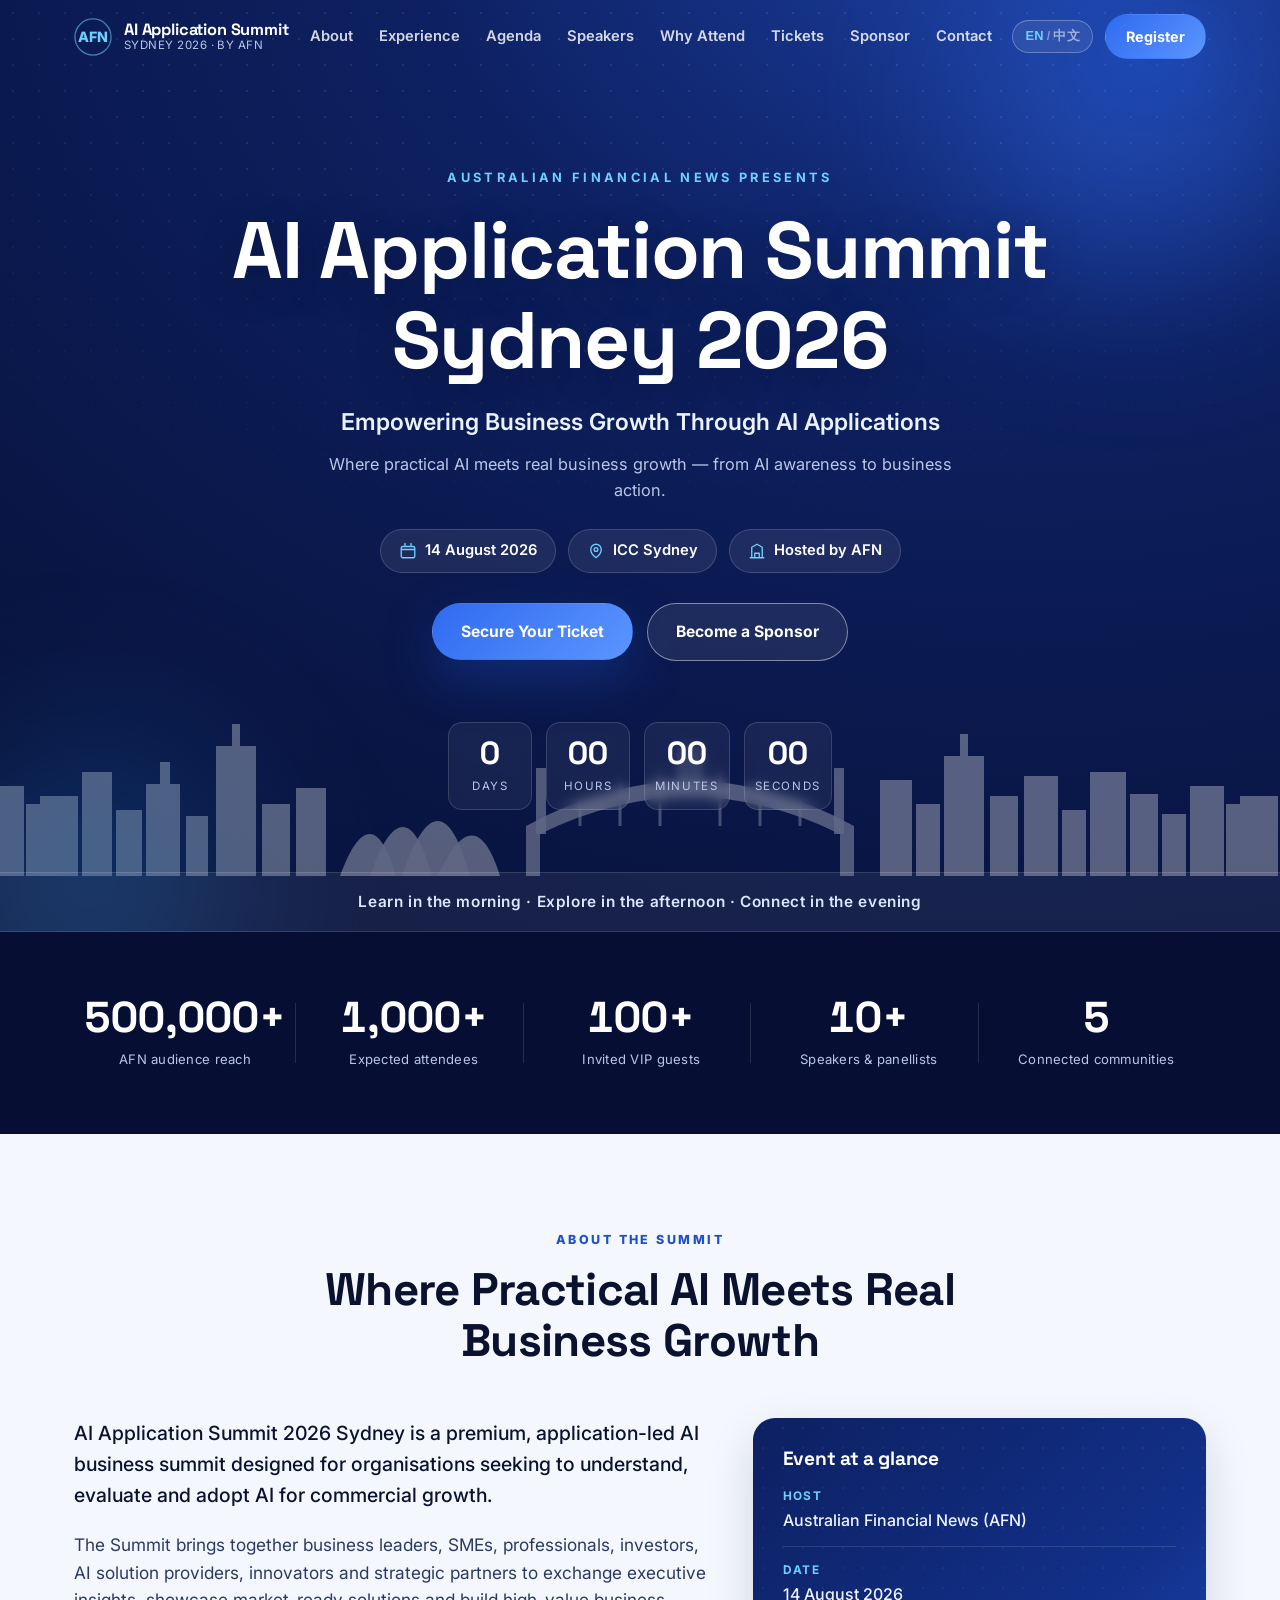
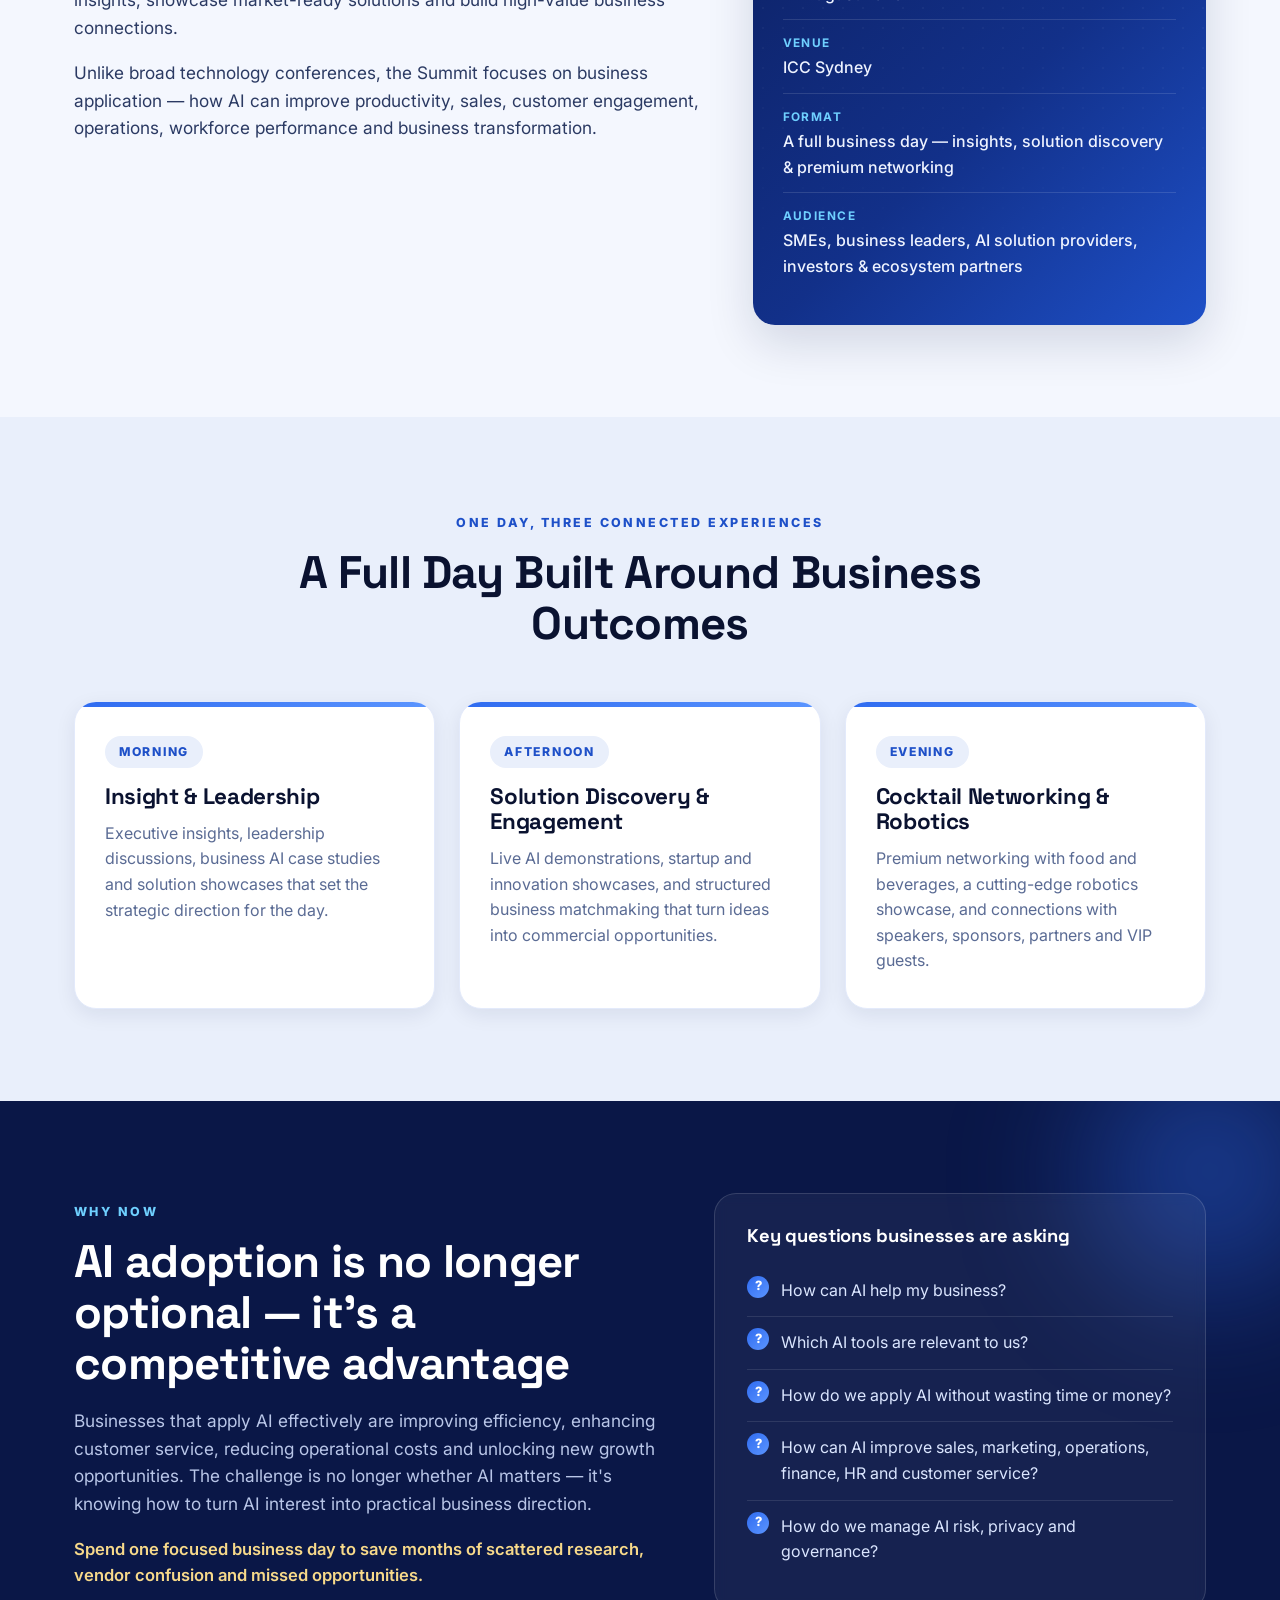
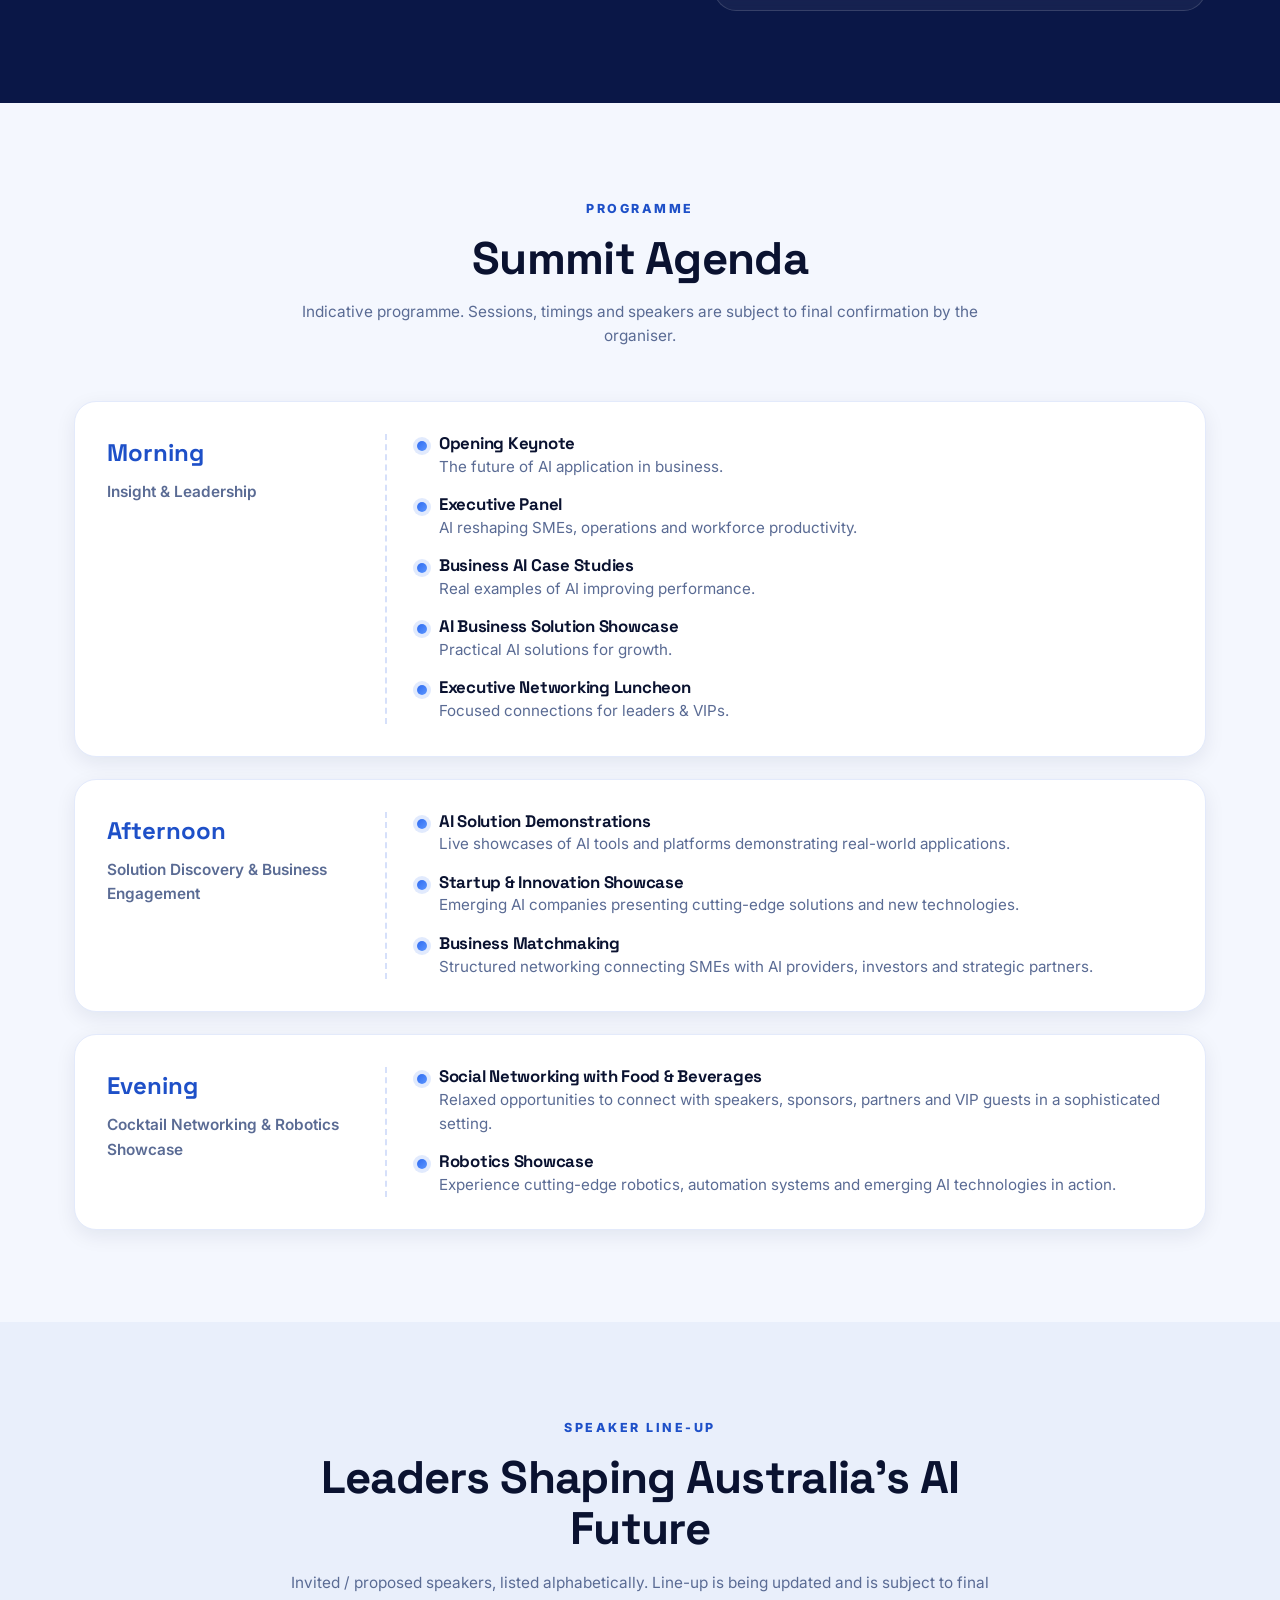
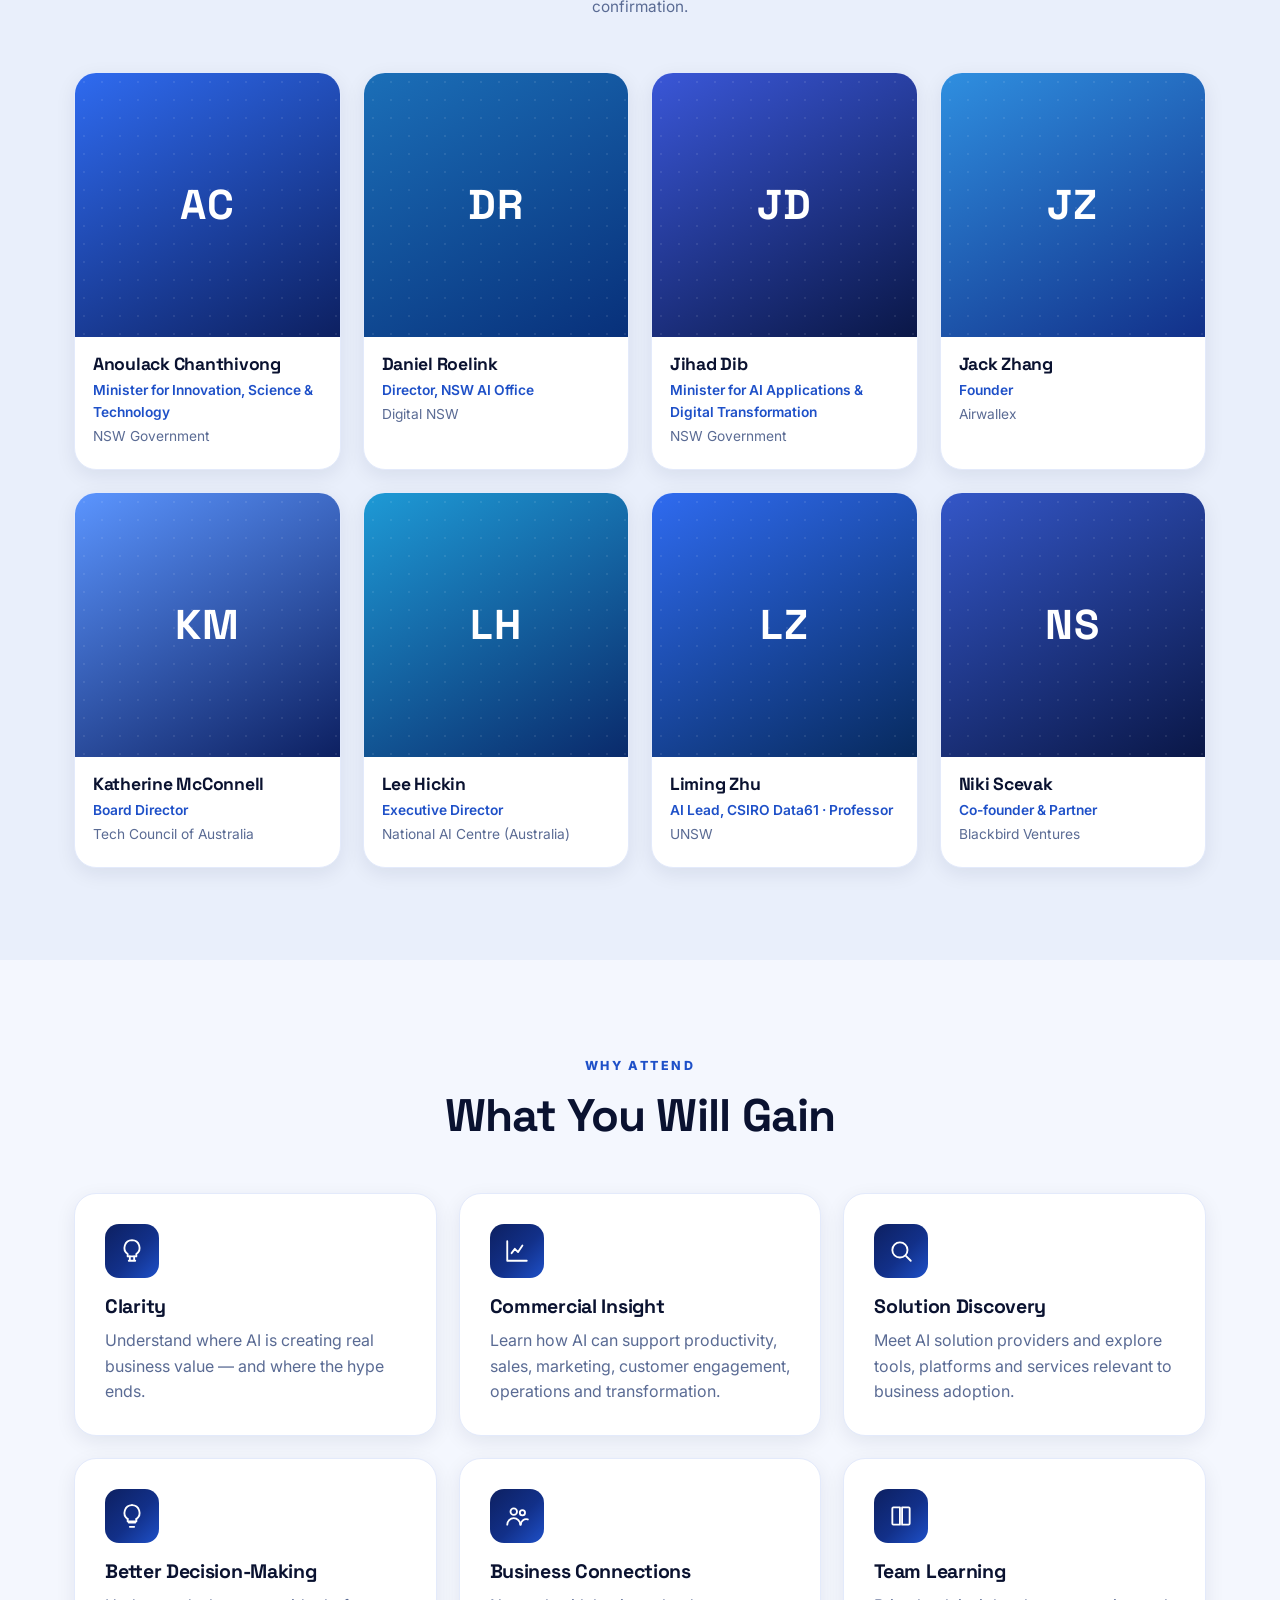
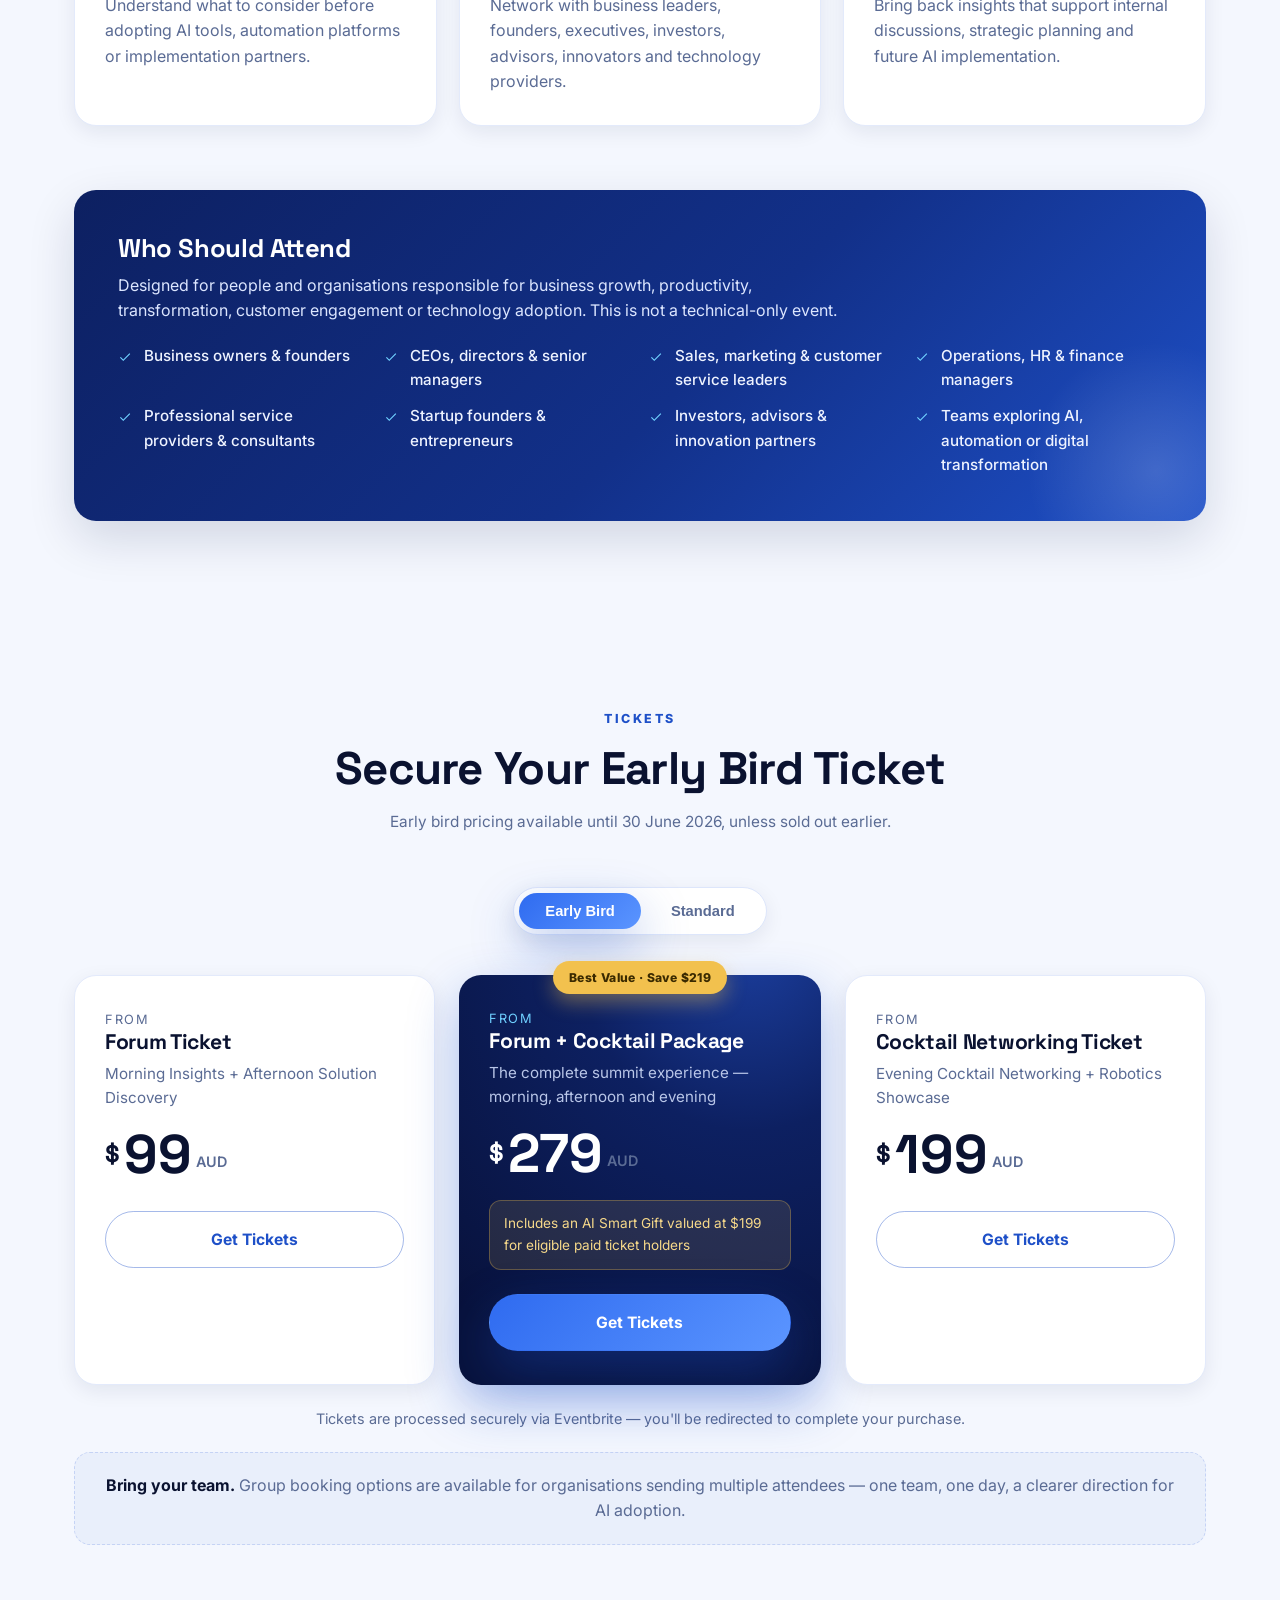
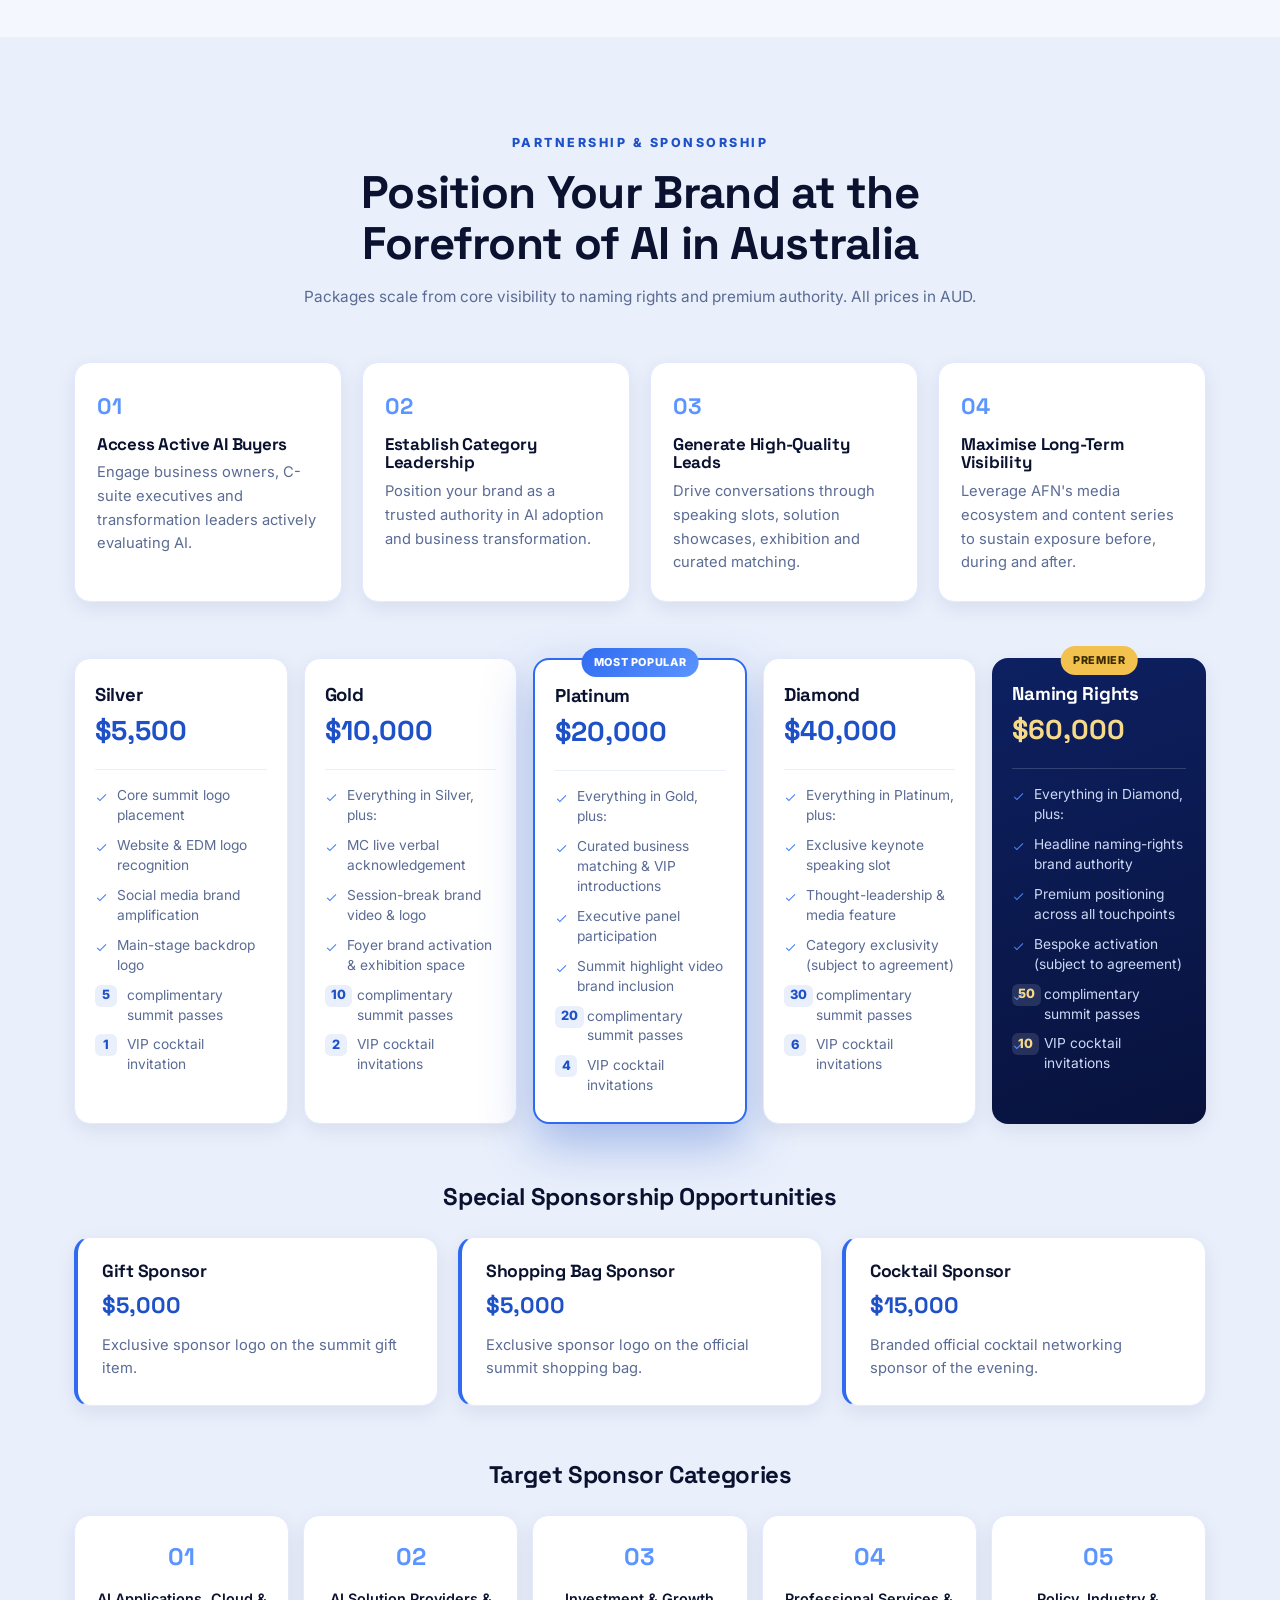
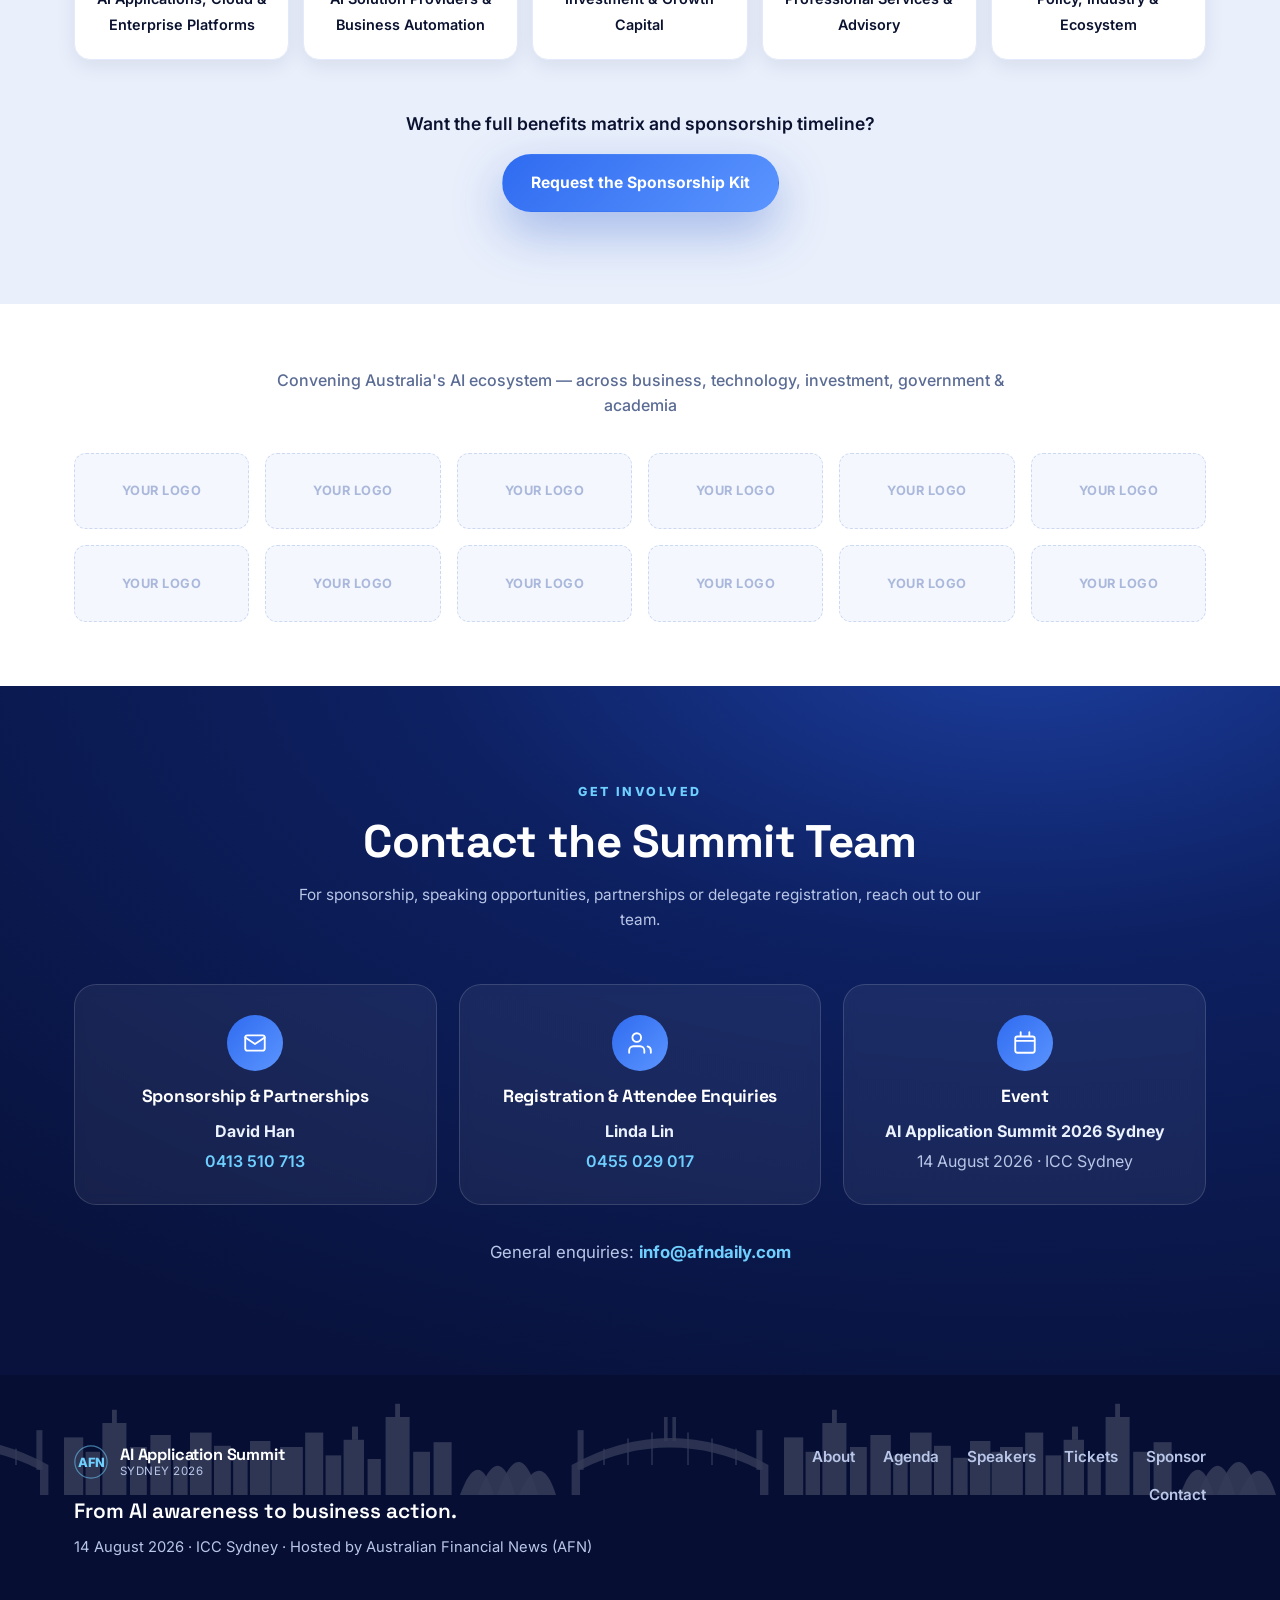
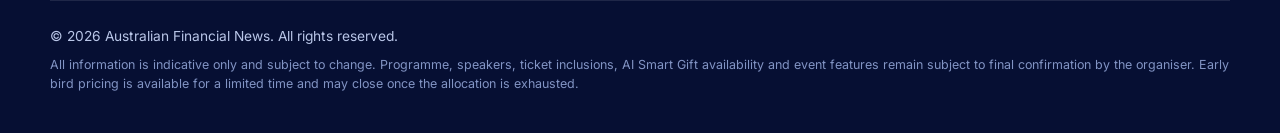
==== site/index.html @ 62a46089 "Initial commit: AI Application Summit Sydney 2026 website Static site with bilingual (EN/中文) support" ====
<!DOCTYPE html>
<html lang="en">
<head>
  <meta charset="UTF-8" />
  <meta name="viewport" content="width=device-width, initial-scale=1.0" />
  <title>AI Application Summit Sydney 2026 | Australian Financial News</title>
  <meta name="description" content="AI Application Summit 2026 Sydney — a premium, application-led AI business summit. 14 August 2026, ICC Sydney. Hosted by Australian Financial News (AFN). Empowering Business Growth Through AI Applications." />
  <meta property="og:title" content="AI Application Summit Sydney 2026" />
  <meta property="og:description" content="AI商业应用峰会 · 14 August 2026 · ICC Sydney · Empowering Business Growth Through AI Applications" />
  <meta property="og:type" content="website" />
  <meta property="og:image" content="https://aisummit-weld.vercel.app/assets/share-card.png" />
  <meta property="og:image:width" content="1200" />
  <meta property="og:image:height" content="630" />
  <meta property="og:url" content="https://aisummit-weld.vercel.app" />
  <link rel="preconnect" href="https://fonts.googleapis.com" />
  <link rel="preconnect" href="https://fonts.gstatic.com" crossorigin />
  <link href="https://fonts.googleapis.com/css2?family=Space+Grotesk:wght@500;600;700&family=Inter:wght@400;500;600;700;800;900&display=swap" rel="stylesheet" />
  <link rel="stylesheet" href="css/styles.css" />
  <link rel="icon" href="assets/favicon.svg" type="image/svg+xml" />
</head>
<body>
  <!-- ============ HEADER / NAV ============ -->
  <header class="site-header" id="siteHeader">
    <div class="container nav-inner">
      <a href="#top" class="brand" aria-label="AI Application Summit Sydney 2026 — home">
        <span class="brand-mark" aria-hidden="true">
          <svg viewBox="0 0 40 40" width="38" height="38">
            <circle cx="20" cy="20" r="19" fill="none" stroke="currentColor" stroke-width="1.4" opacity="0.55"/>
            <text x="20" y="25.5" text-anchor="middle" font-size="15" font-weight="800" fill="currentColor" font-family="Inter, sans-serif">AFN</text>
          </svg>
        </span>
        <span class="brand-text">
          <strong>AI Application Summit</strong>
          <em data-i18n="brand.sub">Sydney 2026 · by AFN</em>
        </span>
      </a>

      <nav class="main-nav" id="mainNav" aria-label="Primary">
        <a href="#about" data-i18n="nav.about">About</a>
        <a href="#experience" data-i18n="nav.experience">Experience</a>
        <a href="#agenda" data-i18n="nav.agenda">Agenda</a>
        <a href="#speakers" data-i18n="nav.speakers">Speakers</a>
        <a href="#attend" data-i18n="nav.attend">Why Attend</a>
        <a href="#tickets" data-i18n="nav.tickets">Tickets</a>
        <a href="#sponsor" data-i18n="nav.sponsor">Sponsor</a>
        <a href="#contact" data-i18n="nav.contact">Contact</a>
      </nav>

      <div class="nav-actions">
        <button class="lang-toggle" id="langToggle" type="button" aria-label="Switch language">
          <span class="lang-en">EN</span><span class="lang-sep">/</span><span class="lang-zh">中文</span>
        </button>
        <a href="#tickets" data-buy class="btn btn-primary btn-sm" data-i18n="nav.register">Register</a>
        <button class="nav-burger" id="navBurger" type="button" aria-label="Toggle menu" aria-expanded="false">
          <span></span><span></span><span></span>
        </button>
      </div>
    </div>
  </header>

  <!-- ============ HERO ============ -->
  <section class="hero" id="top">
    <div class="hero-bg" aria-hidden="true">
      <div class="hero-skyline"></div>
      <div class="hero-orb orb-1"></div>
      <div class="hero-orb orb-2"></div>
      <div class="dot-grid"></div>
    </div>
    <div class="container hero-inner">
      <p class="hero-eyebrow reveal" data-i18n="hero.eyebrow">Australian Financial News presents</p>
      <h1 class="hero-title reveal" data-i18n="hero.title">AI Application Summit<br />Sydney 2026</h1>
      <p class="hero-tagline reveal" data-i18n="hero.tagline">Empowering Business Growth Through AI Applications</p>
      <p class="hero-sub reveal" data-i18n="hero.sub">Where practical AI meets real business growth — from AI awareness to business action.</p>

      <ul class="hero-meta reveal">
        <li>
          <svg viewBox="0 0 24 24" class="ico"><path d="M8 2v4M16 2v4M3 10h18M5 6h14a2 2 0 0 1 2 2v11a2 2 0 0 1-2 2H5a2 2 0 0 1-2-2V8a2 2 0 0 1 2-2Z"/></svg>
          <span data-i18n="hero.date">14 August 2026</span>
        </li>
        <li>
          <svg viewBox="0 0 24 24" class="ico"><path d="M12 21s-7-5.2-7-11a7 7 0 0 1 14 0c0 5.8-7 11-7 11Z"/><circle cx="12" cy="10" r="2.5"/></svg>
          <span data-i18n="hero.venue">ICC Sydney</span>
        </li>
        <li>
          <svg viewBox="0 0 24 24" class="ico"><path d="M3 21h18M5 21V7l7-4 7 4v14M9 21v-6h6v6"/></svg>
          <span data-i18n="hero.host">Hosted by AFN</span>
        </li>
      </ul>

      <div class="hero-cta reveal">
        <a href="#tickets" data-buy class="btn btn-primary" data-i18n="hero.cta1">Secure Your Ticket</a>
        <a href="#sponsor" class="btn btn-ghost" data-i18n="hero.cta2">Become a Sponsor</a>
      </div>

      <!-- Countdown -->
      <div class="countdown reveal" id="countdown" aria-label="Countdown to the summit">
        <div class="cd-unit"><span class="cd-num" data-cd="days">--</span><span class="cd-lab" data-i18n="cd.days">Days</span></div>
        <div class="cd-unit"><span class="cd-num" data-cd="hours">--</span><span class="cd-lab" data-i18n="cd.hours">Hours</span></div>
        <div class="cd-unit"><span class="cd-num" data-cd="mins">--</span><span class="cd-lab" data-i18n="cd.mins">Minutes</span></div>
        <div class="cd-unit"><span class="cd-num" data-cd="secs">--</span><span class="cd-lab" data-i18n="cd.secs">Seconds</span></div>
      </div>
    </div>

    <div class="hero-strip">
      <div class="container">
        <span data-i18n="hero.strip">Learn in the morning · Explore in the afternoon · Connect in the evening</span>
      </div>
    </div>
  </section>

  <!-- ============ STATS ============ -->
  <section class="stats" aria-label="Summit reach and attendance">
    <div class="container stats-grid">
      <div class="stat reveal"><span class="stat-num" data-count="500000" data-suffix="+">0</span><span class="stat-lab" data-i18n="stat.reach">AFN audience reach</span></div>
      <div class="stat reveal"><span class="stat-num" data-count="1000" data-suffix="+">0</span><span class="stat-lab" data-i18n="stat.attendees">Expected attendees</span></div>
      <div class="stat reveal"><span class="stat-num" data-count="100" data-suffix="+">0</span><span class="stat-lab" data-i18n="stat.vips">Invited VIP guests</span></div>
      <div class="stat reveal"><span class="stat-num" data-count="10" data-suffix="+">0</span><span class="stat-lab" data-i18n="stat.speakers">Speakers &amp; panellists</span></div>
      <div class="stat reveal"><span class="stat-num" data-count="5" data-suffix="">0</span><span class="stat-lab" data-i18n="stat.communities">Connected communities</span></div>
    </div>
  </section>

  <!-- ============ ABOUT ============ -->
  <section class="section about" id="about">
    <div class="container">
      <div class="section-head reveal">
        <span class="eyebrow" data-i18n="about.eyebrow">About the Summit</span>
        <h2 class="section-title" data-i18n="about.title">Where Practical AI Meets Real Business Growth</h2>
      </div>
      <div class="about-grid">
        <div class="about-lead reveal">
          <p data-i18n="about.p1">AI Application Summit 2026 Sydney is a premium, application-led AI business summit designed for organisations seeking to understand, evaluate and adopt AI for commercial growth.</p>
          <p data-i18n="about.p2">The Summit brings together business leaders, SMEs, professionals, investors, AI solution providers, innovators and strategic partners to exchange executive insights, showcase market-ready solutions and build high-value business connections.</p>
          <p data-i18n="about.p3">Unlike broad technology conferences, the Summit focuses on business application — how AI can improve productivity, sales, customer engagement, operations, workforce performance and business transformation.</p>
        </div>
        <aside class="about-facts reveal">
          <h3 data-i18n="about.facts.title">Event at a glance</h3>
          <dl>
            <div><dt data-i18n="about.facts.host">Host</dt><dd>Australian Financial News (AFN)</dd></div>
            <div><dt data-i18n="about.facts.date">Date</dt><dd data-i18n="about.facts.date.v">14 August 2026</dd></div>
            <div><dt data-i18n="about.facts.venue">Venue</dt><dd>ICC Sydney</dd></div>
            <div><dt data-i18n="about.facts.format">Format</dt><dd data-i18n="about.facts.format.v">A full business day — insights, solution discovery &amp; premium networking</dd></div>
            <div><dt data-i18n="about.facts.audience">Audience</dt><dd data-i18n="about.facts.audience.v">SMEs, business leaders, AI solution providers, investors &amp; ecosystem partners</dd></div>
          </dl>
        </aside>
      </div>
    </div>
  </section>

  <!-- ============ THREE EXPERIENCES ============ -->
  <section class="section experience" id="experience">
    <div class="container">
      <div class="section-head reveal">
        <span class="eyebrow" data-i18n="exp.eyebrow">One Day, Three Connected Experiences</span>
        <h2 class="section-title" data-i18n="exp.title">A Full Day Built Around Business Outcomes</h2>
      </div>
      <div class="exp-grid">
        <article class="exp-card reveal">
          <span class="exp-tag" data-i18n="exp.m.tag">Morning</span>
          <h3 data-i18n="exp.m.title">Insight &amp; Leadership</h3>
          <p data-i18n="exp.m.body">Executive insights, leadership discussions, business AI case studies and solution showcases that set the strategic direction for the day.</p>
        </article>
        <article class="exp-card reveal">
          <span class="exp-tag" data-i18n="exp.a.tag">Afternoon</span>
          <h3 data-i18n="exp.a.title">Solution Discovery &amp; Engagement</h3>
          <p data-i18n="exp.a.body">Live AI demonstrations, startup and innovation showcases, and structured business matchmaking that turn ideas into commercial opportunities.</p>
        </article>
        <article class="exp-card reveal">
          <span class="exp-tag" data-i18n="exp.e.tag">Evening</span>
          <h3 data-i18n="exp.e.title">Cocktail Networking &amp; Robotics</h3>
          <p data-i18n="exp.e.body">Premium networking with food and beverages, a cutting-edge robotics showcase, and connections with speakers, sponsors, partners and VIP guests.</p>
        </article>
      </div>
    </div>
  </section>

  <!-- ============ WHY NOW ============ -->
  <section class="section why-now">
    <div class="container why-now-grid">
      <div class="reveal">
        <span class="eyebrow" data-i18n="why.eyebrow">Why Now</span>
        <h2 class="section-title" data-i18n="why.title">AI adoption is no longer optional — it's a competitive advantage</h2>
        <p class="lead" data-i18n="why.body">Businesses that apply AI effectively are improving efficiency, enhancing customer service, reducing operational costs and unlocking new growth opportunities. The challenge is no longer whether AI matters — it's knowing how to turn AI interest into practical business direction.</p>
        <p class="why-kicker" data-i18n="why.kicker">Spend one focused business day to save months of scattered research, vendor confusion and missed opportunities.</p>
      </div>
      <div class="questions-card reveal">
        <h3 data-i18n="why.q.title">Key questions businesses are asking</h3>
        <ul class="q-list">
          <li data-i18n="why.q1">How can AI help my business?</li>
          <li data-i18n="why.q2">Which AI tools are relevant to us?</li>
          <li data-i18n="why.q3">How do we apply AI without wasting time or money?</li>
          <li data-i18n="why.q4">How can AI improve sales, marketing, operations, finance, HR and customer service?</li>
          <li data-i18n="why.q5">How do we manage AI risk, privacy and governance?</li>
        </ul>
      </div>
    </div>
  </section>

  <!-- ============ AGENDA ============ -->
  <section class="section agenda" id="agenda">
    <div class="container">
      <div class="section-head reveal">
        <span class="eyebrow" data-i18n="agenda.eyebrow">Programme</span>
        <h2 class="section-title" data-i18n="agenda.title">Summit Agenda</h2>
        <p class="section-note" data-i18n="agenda.note">Indicative programme. Sessions, timings and speakers are subject to final confirmation by the organiser.</p>
      </div>

      <div class="agenda-blocks">
        <!-- Morning -->
        <div class="agenda-block reveal">
          <div class="agenda-side">
            <span class="agenda-period" data-i18n="agenda.m.period">Morning</span>
            <span class="agenda-theme" data-i18n="agenda.m.theme">Insight &amp; Leadership</span>
          </div>
          <ul class="agenda-list">
            <li><h4 data-i18n="agenda.m1.t">Opening Keynote</h4><p data-i18n="agenda.m1.d">The future of AI application in business.</p></li>
            <li><h4 data-i18n="agenda.m2.t">Executive Panel</h4><p data-i18n="agenda.m2.d">AI reshaping SMEs, operations and workforce productivity.</p></li>
            <li><h4 data-i18n="agenda.m3.t">Business AI Case Studies</h4><p data-i18n="agenda.m3.d">Real examples of AI improving performance.</p></li>
            <li><h4 data-i18n="agenda.m4.t">AI Business Solution Showcase</h4><p data-i18n="agenda.m4.d">Practical AI solutions for growth.</p></li>
            <li><h4 data-i18n="agenda.m5.t">Executive Networking Luncheon</h4><p data-i18n="agenda.m5.d">Focused connections for leaders &amp; VIPs.</p></li>
          </ul>
        </div>
        <!-- Afternoon -->
        <div class="agenda-block reveal">
          <div class="agenda-side">
            <span class="agenda-period" data-i18n="agenda.a.period">Afternoon</span>
            <span class="agenda-theme" data-i18n="agenda.a.theme">Solution Discovery &amp; Business Engagement</span>
          </div>
          <ul class="agenda-list">
            <li><h4 data-i18n="agenda.a1.t">AI Solution Demonstrations</h4><p data-i18n="agenda.a1.d">Live showcases of AI tools and platforms demonstrating real-world applications.</p></li>
            <li><h4 data-i18n="agenda.a2.t">Startup &amp; Innovation Showcase</h4><p data-i18n="agenda.a2.d">Emerging AI companies presenting cutting-edge solutions and new technologies.</p></li>
            <li><h4 data-i18n="agenda.a3.t">Business Matchmaking</h4><p data-i18n="agenda.a3.d">Structured networking connecting SMEs with AI providers, investors and strategic partners.</p></li>
          </ul>
        </div>
        <!-- Evening -->
        <div class="agenda-block reveal">
          <div class="agenda-side">
            <span class="agenda-period" data-i18n="agenda.e.period">Evening</span>
            <span class="agenda-theme" data-i18n="agenda.e.theme">Cocktail Networking &amp; Robotics Showcase</span>
          </div>
          <ul class="agenda-list">
            <li><h4 data-i18n="agenda.e1.t">Social Networking with Food &amp; Beverages</h4><p data-i18n="agenda.e1.d">Relaxed opportunities to connect with speakers, sponsors, partners and VIP guests in a sophisticated setting.</p></li>
            <li><h4 data-i18n="agenda.e2.t">Robotics Showcase</h4><p data-i18n="agenda.e2.d">Experience cutting-edge robotics, automation systems and emerging AI technologies in action.</p></li>
          </ul>
        </div>
      </div>
    </div>
  </section>

  <!-- ============ SPEAKERS ============ -->
  <section class="section speakers" id="speakers">
    <div class="container">
      <div class="section-head reveal">
        <span class="eyebrow" data-i18n="spk.eyebrow">Speaker Line-up</span>
        <h2 class="section-title" data-i18n="spk.title">Leaders Shaping Australia's AI Future</h2>
        <p class="section-note" data-i18n="spk.note">Invited / proposed speakers, listed alphabetically. Line-up is being updated and is subject to final confirmation.</p>
      </div>
      <div class="speaker-grid" id="speakerGrid">
        <!-- speakers injected by JS for easy maintenance; static fallback below -->
      </div>
    </div>
  </section>

  <!-- ============ WHY ATTEND / WHAT YOU'LL GAIN ============ -->
  <section class="section attend" id="attend">
    <div class="container">
      <div class="section-head reveal">
        <span class="eyebrow" data-i18n="gain.eyebrow">Why Attend</span>
        <h2 class="section-title" data-i18n="gain.title">What You Will Gain</h2>
      </div>
      <div class="gain-grid">
        <article class="gain-card reveal">
          <span class="gain-ico" aria-hidden="true"><svg viewBox="0 0 24 24"><path d="M12 2a7 7 0 0 0-4 12.7V17h8v-2.3A7 7 0 0 0 12 2Z"/><path d="M9 21h6M10 17v4M14 17v4"/></svg></span>
          <h3 data-i18n="gain.1.t">Clarity</h3>
          <p data-i18n="gain.1.d">Understand where AI is creating real business value — and where the hype ends.</p>
        </article>
        <article class="gain-card reveal">
          <span class="gain-ico" aria-hidden="true"><svg viewBox="0 0 24 24"><path d="M3 3v18h18"/><path d="M7 14l3-4 3 3 4-6"/></svg></span>
          <h3 data-i18n="gain.2.t">Commercial Insight</h3>
          <p data-i18n="gain.2.d">Learn how AI can support productivity, sales, marketing, customer engagement, operations and transformation.</p>
        </article>
        <article class="gain-card reveal">
          <span class="gain-ico" aria-hidden="true"><svg viewBox="0 0 24 24"><circle cx="11" cy="11" r="7"/><path d="m21 21-4.3-4.3"/></svg></span>
          <h3 data-i18n="gain.3.t">Solution Discovery</h3>
          <p data-i18n="gain.3.d">Meet AI solution providers and explore tools, platforms and services relevant to business adoption.</p>
        </article>
        <article class="gain-card reveal">
          <span class="gain-ico" aria-hidden="true"><svg viewBox="0 0 24 24"><path d="M9 18h6M10 22h4M12 2a7 7 0 0 0-4 12.7"/><path d="M12 2a7 7 0 0 1 4 12.7"/><path d="M8 14.7V17h8v-2.3"/></svg></span>
          <h3 data-i18n="gain.4.t">Better Decision-Making</h3>
          <p data-i18n="gain.4.d">Understand what to consider before adopting AI tools, automation platforms or implementation partners.</p>
        </article>
        <article class="gain-card reveal">
          <span class="gain-ico" aria-hidden="true"><svg viewBox="0 0 24 24"><circle cx="9" cy="8" r="3"/><path d="M3 20a6 6 0 0 1 12 0"/><circle cx="17" cy="9" r="2.4"/><path d="M15.5 20a5 5 0 0 1 6.5-4.8"/></svg></span>
          <h3 data-i18n="gain.5.t">Business Connections</h3>
          <p data-i18n="gain.5.d">Network with business leaders, founders, executives, investors, advisors, innovators and technology providers.</p>
        </article>
        <article class="gain-card reveal">
          <span class="gain-ico" aria-hidden="true"><svg viewBox="0 0 24 24"><path d="M4 19V5a1 1 0 0 1 1-1h6v16H5a1 1 0 0 1-1-1Z"/><path d="M20 19V5a1 1 0 0 0-1-1h-6v16h6a1 1 0 0 0 1-1Z"/></svg></span>
          <h3 data-i18n="gain.6.t">Team Learning</h3>
          <p data-i18n="gain.6.d">Bring back insights that support internal discussions, strategic planning and future AI implementation.</p>
        </article>
      </div>

      <!-- Who should attend -->
      <div class="who reveal">
        <h3 data-i18n="who.title">Who Should Attend</h3>
        <p class="who-sub" data-i18n="who.sub">Designed for people and organisations responsible for business growth, productivity, transformation, customer engagement or technology adoption. This is not a technical-only event.</p>
        <ul class="who-list">
          <li data-i18n="who.1">Business owners &amp; founders</li>
          <li data-i18n="who.2">CEOs, directors &amp; senior managers</li>
          <li data-i18n="who.3">Sales, marketing &amp; customer service leaders</li>
          <li data-i18n="who.4">Operations, HR &amp; finance managers</li>
          <li data-i18n="who.5">Professional service providers &amp; consultants</li>
          <li data-i18n="who.6">Startup founders &amp; entrepreneurs</li>
          <li data-i18n="who.7">Investors, advisors &amp; innovation partners</li>
          <li data-i18n="who.8">Teams exploring AI, automation or digital transformation</li>
        </ul>
      </div>
    </div>
  </section>

  <!-- ============ TICKETS ============ -->
  <section class="section tickets" id="tickets">
    <div class="container">
      <div class="section-head reveal">
        <span class="eyebrow" data-i18n="tix.eyebrow">Tickets</span>
        <h2 class="section-title" data-i18n="tix.title">Secure Your Early Bird Ticket</h2>
        <p class="section-note" data-i18n="tix.note">Early bird pricing available until 30 June 2026, unless sold out earlier.</p>
      </div>

      <div class="price-toggle reveal" role="group" aria-label="Pricing mode">
        <button type="button" class="pt-btn active" data-mode="early" data-i18n="tix.toggle.early">Early Bird</button>
        <button type="button" class="pt-btn" data-mode="standard" data-i18n="tix.toggle.standard">Standard</button>
      </div>

      <div class="ticket-grid">
        <article class="ticket-card reveal">
          <h3 data-i18n="tix.forum.t">Forum Ticket</h3>
          <p class="ticket-desc" data-i18n="tix.forum.d">Morning Insights + Afternoon Solution Discovery</p>
          <div class="ticket-price"><span class="cur">$</span><span class="amt" data-early="99" data-standard="199">99</span><span class="aud">AUD</span></div>
          <p class="ticket-from" data-i18n="tix.from">from</p>
          <a href="#contact" data-buy class="btn btn-outline btn-block" data-i18n="tix.cta">Get Tickets</a>
        </article>

        <article class="ticket-card featured reveal">
          <span class="ticket-badge" data-i18n="tix.best">Best Value · Save $219</span>
          <h3 data-i18n="tix.pkg.t">Forum + Cocktail Package</h3>
          <p class="ticket-desc" data-i18n="tix.pkg.d">The complete summit experience — morning, afternoon and evening</p>
          <div class="ticket-price"><span class="cur">$</span><span class="amt" data-early="279" data-standard="498">279</span><span class="aud">AUD</span></div>
          <p class="ticket-from" data-i18n="tix.from">from</p>
          <p class="ticket-gift" data-i18n="tix.gift">Includes an AI Smart Gift valued at $199 for eligible paid ticket holders</p>
          <a href="#contact" data-buy class="btn btn-primary btn-block" data-i18n="tix.cta">Get Tickets</a>
        </article>

        <article class="ticket-card reveal">
          <h3 data-i18n="tix.cocktail.t">Cocktail Networking Ticket</h3>
          <p class="ticket-desc" data-i18n="tix.cocktail.d">Evening Cocktail Networking + Robotics Showcase</p>
          <div class="ticket-price"><span class="cur">$</span><span class="amt" data-early="199" data-standard="299">199</span><span class="aud">AUD</span></div>
          <p class="ticket-from" data-i18n="tix.from">from</p>
          <a href="#contact" data-buy class="btn btn-outline btn-block" data-i18n="tix.cta">Get Tickets</a>
        </article>
      </div>

      <p class="tix-eventbrite reveal" data-i18n="tix.eventbrite">Tickets are processed securely via Eventbrite — you'll be redirected to complete your purchase.</p>

      <div class="group-note reveal">
        <strong data-i18n="tix.group.t">Bring your team.</strong>
        <span data-i18n="tix.group.d">Group booking options are available for organisations sending multiple attendees — one team, one day, a clearer direction for AI adoption.</span>
      </div>
    </div>
  </section>

  <!-- ============ SPONSORSHIP ============ -->
  <section class="section sponsor" id="sponsor">
    <div class="container">
      <div class="section-head reveal">
        <span class="eyebrow" data-i18n="spo.eyebrow">Partnership &amp; Sponsorship</span>
        <h2 class="section-title" data-i18n="spo.title">Position Your Brand at the Forefront of AI in Australia</h2>
        <p class="section-note" data-i18n="spo.note">Packages scale from core visibility to naming rights and premium authority. All prices in AUD.</p>
      </div>

      <!-- Why partner -->
      <div class="why-partner reveal">
        <div class="wp-item"><span class="wp-no">01</span><h4 data-i18n="spo.w1.t">Access Active AI Buyers</h4><p data-i18n="spo.w1.d">Engage business owners, C-suite executives and transformation leaders actively evaluating AI.</p></div>
        <div class="wp-item"><span class="wp-no">02</span><h4 data-i18n="spo.w2.t">Establish Category Leadership</h4><p data-i18n="spo.w2.d">Position your brand as a trusted authority in AI adoption and business transformation.</p></div>
        <div class="wp-item"><span class="wp-no">03</span><h4 data-i18n="spo.w3.t">Generate High-Quality Leads</h4><p data-i18n="spo.w3.d">Drive conversations through speaking slots, solution showcases, exhibition and curated matching.</p></div>
        <div class="wp-item"><span class="wp-no">04</span><h4 data-i18n="spo.w4.t">Maximise Long-Term Visibility</h4><p data-i18n="spo.w4.d">Leverage AFN's media ecosystem and content series to sustain exposure before, during and after.</p></div>
      </div>

      <!-- Tier cards -->
      <div class="tier-grid">
        <article class="tier-card reveal">
          <h3 class="tier-name" data-i18n="spo.silver">Silver</h3>
          <div class="tier-price">$5,500</div>
          <ul class="tier-feats">
            <li data-i18n="spo.f.core">Core summit logo placement</li>
            <li data-i18n="spo.f.web">Website &amp; EDM logo recognition</li>
            <li data-i18n="spo.f.social">Social media brand amplification</li>
            <li data-i18n="spo.f.stage">Main-stage backdrop logo</li>
            <li><span class="feat-num">5</span> <span data-i18n="spo.f.pass">complimentary summit passes</span></li>
            <li><span class="feat-num">1</span> <span data-i18n="spo.f.vip">VIP cocktail invitation</span></li>
          </ul>
        </article>

        <article class="tier-card reveal">
          <h3 class="tier-name" data-i18n="spo.gold">Gold</h3>
          <div class="tier-price">$10,000</div>
          <ul class="tier-feats">
            <li data-i18n="spo.f.allsilver">Everything in Silver, plus:</li>
            <li data-i18n="spo.f.mc">MC live verbal acknowledgement</li>
            <li data-i18n="spo.f.video">Session-break brand video &amp; logo</li>
            <li data-i18n="spo.f.foyer">Foyer brand activation &amp; exhibition space</li>
            <li><span class="feat-num">10</span> <span data-i18n="spo.f.pass">complimentary summit passes</span></li>
            <li><span class="feat-num">2</span> <span data-i18n="spo.f.vips">VIP cocktail invitations</span></li>
          </ul>
        </article>

        <article class="tier-card highlight reveal">
          <span class="tier-flag" data-i18n="spo.popular">Most Popular</span>
          <h3 class="tier-name" data-i18n="spo.platinum">Platinum</h3>
          <div class="tier-price">$20,000</div>
          <ul class="tier-feats">
            <li data-i18n="spo.f.allgold">Everything in Gold, plus:</li>
            <li data-i18n="spo.f.match">Curated business matching &amp; VIP introductions</li>
            <li data-i18n="spo.f.panel">Executive panel participation</li>
            <li data-i18n="spo.f.highlight">Summit highlight video brand inclusion</li>
            <li><span class="feat-num">20</span> <span data-i18n="spo.f.pass">complimentary summit passes</span></li>
            <li><span class="feat-num">4</span> <span data-i18n="spo.f.vips">VIP cocktail invitations</span></li>
          </ul>
        </article>

        <article class="tier-card reveal">
          <h3 class="tier-name" data-i18n="spo.diamond">Diamond</h3>
          <div class="tier-price">$40,000</div>
          <ul class="tier-feats">
            <li data-i18n="spo.f.allplat">Everything in Platinum, plus:</li>
            <li data-i18n="spo.f.keynote">Exclusive keynote speaking slot</li>
            <li data-i18n="spo.f.thought">Thought-leadership &amp; media feature</li>
            <li data-i18n="spo.f.category">Category exclusivity (subject to agreement)</li>
            <li><span class="feat-num">30</span> <span data-i18n="spo.f.pass">complimentary summit passes</span></li>
            <li><span class="feat-num">6</span> <span data-i18n="spo.f.vips">VIP cocktail invitations</span></li>
          </ul>
        </article>

        <article class="tier-card naming reveal">
          <span class="tier-flag gold" data-i18n="spo.premier">Premier</span>
          <h3 class="tier-name" data-i18n="spo.naming">Naming Rights</h3>
          <div class="tier-price">$60,000</div>
          <ul class="tier-feats">
            <li data-i18n="spo.f.alldiamond">Everything in Diamond, plus:</li>
            <li data-i18n="spo.f.title">Headline naming-rights brand authority</li>
            <li data-i18n="spo.f.premium">Premium positioning across all touchpoints</li>
            <li data-i18n="spo.f.bespoke">Bespoke activation (subject to agreement)</li>
            <li><span class="feat-num">50</span> <span data-i18n="spo.f.pass">complimentary summit passes</span></li>
            <li><span class="feat-num">10</span> <span data-i18n="spo.f.vips">VIP cocktail invitations</span></li>
          </ul>
        </article>
      </div>

      <!-- Special opportunities -->
      <div class="special-spon reveal">
        <h3 data-i18n="spo.special.t">Special Sponsorship Opportunities</h3>
        <div class="special-grid">
          <div class="special-card"><h4 data-i18n="spo.gift.t">Gift Sponsor</h4><div class="special-price">$5,000</div><p data-i18n="spo.gift.d">Exclusive sponsor logo on the summit gift item.</p></div>
          <div class="special-card"><h4 data-i18n="spo.bag.t">Shopping Bag Sponsor</h4><div class="special-price">$5,000</div><p data-i18n="spo.bag.d">Exclusive sponsor logo on the official summit shopping bag.</p></div>
          <div class="special-card"><h4 data-i18n="spo.cock.t">Cocktail Sponsor</h4><div class="special-price">$15,000</div><p data-i18n="spo.cock.d">Branded official cocktail networking sponsor of the evening.</p></div>
        </div>
      </div>

      <!-- Target categories -->
      <div class="target-cats reveal">
        <h3 data-i18n="spo.cats.t">Target Sponsor Categories</h3>
        <div class="cats-grid">
          <div class="cat-pill"><span class="cat-no">01</span><span data-i18n="spo.cat1">AI Applications, Cloud &amp; Enterprise Platforms</span></div>
          <div class="cat-pill"><span class="cat-no">02</span><span data-i18n="spo.cat2">AI Solution Providers &amp; Business Automation</span></div>
          <div class="cat-pill"><span class="cat-no">03</span><span data-i18n="spo.cat3">Investment &amp; Growth Capital</span></div>
          <div class="cat-pill"><span class="cat-no">04</span><span data-i18n="spo.cat4">Professional Services &amp; Advisory</span></div>
          <div class="cat-pill"><span class="cat-no">05</span><span data-i18n="spo.cat5">Policy, Industry &amp; Ecosystem</span></div>
        </div>
      </div>

      <div class="sponsor-cta reveal">
        <p data-i18n="spo.cta.text">Want the full benefits matrix and sponsorship timeline?</p>
        <a href="#contact" class="btn btn-primary" data-i18n="spo.cta.btn">Request the Sponsorship Kit</a>
      </div>
    </div>
  </section>

  <!-- ============ PARTNERS / LOGO WALL ============ -->
  <section class="section partners">
    <div class="container">
      <p class="partners-label reveal" data-i18n="partners.label">Convening Australia's AI ecosystem — across business, technology, investment, government &amp; academia</p>
      <div class="logo-wall reveal" id="logoWall" aria-label="Partner logos (placeholders)"></div>
    </div>
  </section>

  <!-- ============ CONTACT ============ -->
  <section class="section contact" id="contact">
    <div class="container">
      <div class="section-head reveal">
        <span class="eyebrow" data-i18n="ct.eyebrow">Get Involved</span>
        <h2 class="section-title" data-i18n="ct.title">Contact the Summit Team</h2>
        <p class="section-note" data-i18n="ct.note">For sponsorship, speaking opportunities, partnerships or delegate registration, reach out to our team.</p>
      </div>
      <div class="contact-grid">
        <div class="contact-card reveal">
          <span class="ct-ico" aria-hidden="true"><svg viewBox="0 0 24 24"><path d="M3 7l9 6 9-6"/><rect x="3" y="5" width="18" height="14" rx="2"/></svg></span>
          <h3 data-i18n="ct.spon.t">Sponsorship &amp; Partnerships</h3>
          <p class="ct-name">David Han</p>
          <p class="ct-line"><a href="tel:+61413510713">0413 510 713</a></p>
        </div>
        <div class="contact-card reveal">
          <span class="ct-ico" aria-hidden="true"><svg viewBox="0 0 24 24"><path d="M16 21v-2a4 4 0 0 0-4-4H6a4 4 0 0 0-4 4v2"/><circle cx="9" cy="7" r="4"/><path d="M22 21v-2a4 4 0 0 0-3-3.9"/></svg></span>
          <h3 data-i18n="ct.reg.t">Registration &amp; Attendee Enquiries</h3>
          <p class="ct-name">Linda Lin</p>
          <p class="ct-line"><a href="tel:+61455029017">0455 029 017</a></p>
        </div>
        <div class="contact-card reveal">
          <span class="ct-ico" aria-hidden="true"><svg viewBox="0 0 24 24"><path d="M8 2v4M16 2v4M3 10h18M5 6h14a2 2 0 0 1 2 2v11a2 2 0 0 1-2 2H5a2 2 0 0 1-2-2V8a2 2 0 0 1 2-2Z"/></svg></span>
          <h3 data-i18n="ct.event.t">Event</h3>
          <p class="ct-name">AI Application Summit 2026 Sydney</p>
          <p class="ct-line" data-i18n="ct.event.v">14 August 2026 · ICC Sydney</p>
        </div>
      </div>
      <p class="contact-email reveal">
        <span data-i18n="ct.general">General enquiries:</span>
        <a href="mailto:info@afndaily.com">info@afndaily.com</a>
      </p>
    </div>
  </section>

  <!-- ============ FOOTER ============ -->
  <footer class="site-footer">
    <div class="footer-skyline" aria-hidden="true"></div>
    <div class="container footer-inner">
      <div class="footer-brand">
        <div class="brand">
          <span class="brand-mark" aria-hidden="true">
            <svg viewBox="0 0 40 40" width="34" height="34">
              <circle cx="20" cy="20" r="19" fill="none" stroke="currentColor" stroke-width="1.4" opacity="0.55"/>
              <text x="20" y="25.5" text-anchor="middle" font-size="15" font-weight="800" fill="currentColor" font-family="Inter, sans-serif">AFN</text>
            </svg>
          </span>
          <span class="brand-text"><strong>AI Application Summit</strong><em data-i18n="footer.sub">Sydney 2026</em></span>
        </div>
        <p class="footer-tag" data-i18n="footer.tag">From AI awareness to business action.</p>
        <p class="footer-meta" data-i18n="footer.meta">14 August 2026 · ICC Sydney · Hosted by Australian Financial News (AFN)</p>
      </div>
      <nav class="footer-links" aria-label="Footer">
        <a href="#about" data-i18n="nav.about">About</a>
        <a href="#agenda" data-i18n="nav.agenda">Agenda</a>
        <a href="#speakers" data-i18n="nav.speakers">Speakers</a>
        <a href="#tickets" data-i18n="nav.tickets">Tickets</a>
        <a href="#sponsor" data-i18n="nav.sponsor">Sponsor</a>
        <a href="#contact" data-i18n="nav.contact">Contact</a>
      </nav>
    </div>
    <div class="container footer-bottom">
      <p data-i18n="footer.copy">© 2026 Australian Financial News. All rights reserved.</p>
      <p class="disclaimer" data-i18n="footer.disclaimer">All information is indicative only and subject to change. Programme, speakers, ticket inclusions, AI Smart Gift availability and event features remain subject to final confirmation by the organiser. Early bird pricing is available for a limited time and may close once the allocation is exhausted.</p>
    </div>
  </footer>

  <script src="js/main.js"></script>
</body>
</html>
---- site/css/styles.css ----
/* =====================================================================
   AI Application Summit Sydney 2026 — Australian Financial News (AFN)
   Brand: royal/navy blue gradients, white type, bright-blue accent.
   ===================================================================== */

:root {
  --navy-900: #060f33;
  --navy-800: #0a1747;
  --navy-700: #0d2061;
  --navy-600: #123089;
  --blue-500: #1e50c8;
  --blue-400: #2f6bf0;
  --blue-300: #5b95ff;
  --cyan-300: #6fd0ff;
  --gold: #f2c14e;
  --gold-soft: #f7d98a;

  --ink: #0a1230;
  --paper: #f4f7fe;
  --paper-2: #e9effb;
  --white: #ffffff;
  --muted: #5a6b94;
  --muted-light: #b9c6e8;

  --radius: 16px;
  --radius-lg: 22px;
  --maxw: 1180px;
  --shadow-sm: 0 6px 20px rgba(8, 22, 64, .08);
  --shadow-md: 0 18px 48px rgba(8, 22, 64, .14);
  --shadow-blue: 0 20px 50px rgba(30, 80, 200, .35);

  --grad-hero: radial-gradient(120% 120% at 80% -10%, #1c3fa0 0%, #0d2061 40%, #08123c 100%);
  --grad-band: linear-gradient(135deg, #0d2061 0%, #123089 55%, #1e50c8 100%);
  --grad-accent: linear-gradient(135deg, #2f6bf0, #5b95ff);

  --ff-display: "Space Grotesk", "Inter", system-ui, sans-serif;
  --ff-body: "Inter", system-ui, -apple-system, "Segoe UI", Roboto, sans-serif;
}

/* ---------- Reset / base ---------- */
*, *::before, *::after { box-sizing: border-box; }
html { scroll-behavior: smooth; scroll-padding-top: 84px; }
body {
  margin: 0;
  font-family: var(--ff-body);
  color: var(--ink);
  background: var(--paper);
  line-height: 1.6;
  -webkit-font-smoothing: antialiased;
  text-rendering: optimizeLegibility;
  overflow-x: hidden;
}
h1, h2, h3, h4 { font-family: var(--ff-display); line-height: 1.12; margin: 0; letter-spacing: -.015em; }
p { margin: 0 0 1em; }
a { color: inherit; text-decoration: none; }
img, svg { max-width: 100%; display: block; }
ul { margin: 0; padding: 0; list-style: none; }

.container { width: 100%; max-width: var(--maxw); margin: 0 auto; padding: 0 24px; }

/* ---------- Buttons ---------- */
.btn {
  --b-pad: 15px 28px;
  display: inline-flex; align-items: center; justify-content: center; gap: .5em;
  padding: var(--b-pad);
  border-radius: 999px;
  font-weight: 700; font-size: .98rem;
  border: 1.5px solid transparent;
  cursor: pointer;
  transition: transform .2s ease, box-shadow .2s ease, background .2s ease, color .2s ease, border-color .2s ease;
  white-space: nowrap;
}
.btn-sm { --b-pad: 10px 20px; font-size: .9rem; }
.btn-block { width: 100%; }
.btn-primary { background: var(--grad-accent); color: #fff; box-shadow: var(--shadow-blue); }
.btn-primary:hover { transform: translateY(-2px); box-shadow: 0 26px 60px rgba(30, 80, 200, .45); }
.btn-ghost { background: rgba(255,255,255,.08); color: #fff; border-color: rgba(255,255,255,.45); backdrop-filter: blur(6px); }
.btn-ghost:hover { background: rgba(255,255,255,.16); transform: translateY(-2px); }
.btn-outline { background: transparent; color: var(--blue-500); border-color: rgba(30,80,200,.4); }
.btn-outline:hover { background: var(--blue-500); color: #fff; border-color: var(--blue-500); transform: translateY(-2px); }

/* ---------- Header / Nav ---------- */
.site-header {
  position: fixed; inset: 0 0 auto 0; z-index: 100;
  transition: background .3s ease, box-shadow .3s ease, padding .3s ease;
  padding: 14px 0;
}
.site-header.scrolled {
  background: rgba(8, 18, 60, .82);
  backdrop-filter: blur(14px);
  box-shadow: 0 6px 24px rgba(0,0,0,.22);
  padding: 8px 0;
}
.nav-inner { display: flex; align-items: center; gap: 20px; }
.brand { display: flex; align-items: center; gap: 12px; color: #fff; }
.brand-mark { color: var(--cyan-300); display: grid; place-items: center; }
.brand-text { display: flex; flex-direction: column; line-height: 1.15; }
.brand-text strong { font-family: var(--ff-display); font-weight: 700; font-size: 1.02rem; letter-spacing: -.01em; }
.brand-text em { font-style: normal; font-size: .72rem; color: var(--muted-light); letter-spacing: .04em; text-transform: uppercase; }

.main-nav { margin-left: auto; display: flex; gap: 26px; }
.main-nav a { color: rgba(255,255,255,.82); font-weight: 600; font-size: .92rem; position: relative; padding: 6px 0; }
.main-nav a::after { content: ""; position: absolute; left: 0; bottom: 0; height: 2px; width: 0; background: var(--cyan-300); transition: width .25s ease; }
.main-nav a:hover { color: #fff; }
.main-nav a:hover::after { width: 100%; }

.nav-actions { display: flex; align-items: center; gap: 12px; }
.lang-toggle {
  background: rgba(255,255,255,.08); color: #fff; border: 1px solid rgba(255,255,255,.28);
  border-radius: 999px; padding: 7px 12px; font-size: .8rem; font-weight: 700; cursor: pointer;
  letter-spacing: .02em; transition: background .2s ease, border-color .2s ease;
}
.lang-toggle:hover { background: rgba(255,255,255,.18); }
.lang-toggle .lang-sep { opacity: .4; margin: 0 3px; }
.lang-toggle .lang-en, .lang-toggle .lang-zh { opacity: .55; transition: opacity .2s ease; }
.lang-toggle.is-en .lang-en, .lang-toggle.is-zh .lang-zh { opacity: 1; color: var(--cyan-300); }

.nav-burger { display: none; flex-direction: column; gap: 5px; background: none; border: 0; cursor: pointer; padding: 6px; }
.nav-burger span { width: 24px; height: 2px; background: #fff; border-radius: 2px; transition: transform .3s ease, opacity .3s ease; }
.nav-burger[aria-expanded="true"] span:nth-child(1) { transform: translateY(7px) rotate(45deg); }
.nav-burger[aria-expanded="true"] span:nth-child(2) { opacity: 0; }
.nav-burger[aria-expanded="true"] span:nth-child(3) { transform: translateY(-7px) rotate(-45deg); }

/* ---------- Hero ---------- */
.hero { position: relative; color: #fff; padding: 168px 0 0; overflow: hidden; isolation: isolate; }
.hero-bg { position: absolute; inset: 0; z-index: -2; background: var(--grad-hero); }
.hero-orb { position: absolute; border-radius: 50%; filter: blur(70px); opacity: .55; z-index: -1; }
.orb-1 { width: 520px; height: 520px; background: radial-gradient(circle, #2f6bf0, transparent 70%); top: -160px; right: -120px; }
.orb-2 { width: 460px; height: 460px; background: radial-gradient(circle, #1b6fb8, transparent 70%); bottom: -180px; left: -140px; opacity: .4; }
.dot-grid {
  position: absolute; inset: 0; z-index: -1; opacity: .5;
  background-image: radial-gradient(rgba(255,255,255,.16) 1px, transparent 1px);
  background-size: 26px 26px;
  -webkit-mask-image: radial-gradient(120% 80% at 50% 0%, #000 30%, transparent 75%);
          mask-image: radial-gradient(120% 80% at 50% 0%, #000 30%, transparent 75%);
}
.hero-skyline {
  position: absolute; left: 0; right: 0; bottom: 56px; height: 200px; z-index: -1; opacity: .35;
  background: url("../assets/skyline.svg") repeat-x bottom center / auto 200px;
}
.hero-inner { position: relative; text-align: center; max-width: 920px; }
.hero-eyebrow { text-transform: uppercase; letter-spacing: .26em; font-size: .8rem; font-weight: 700; color: var(--cyan-300); margin-bottom: 18px; }
.hero-title { font-size: clamp(2.6rem, 6.4vw, 5rem); font-weight: 700; margin-bottom: 18px; text-shadow: 0 8px 40px rgba(0,0,0,.25); }
.hero-tagline { font-size: clamp(1.05rem, 2.1vw, 1.45rem); font-weight: 600; color: #eaf1ff; margin-bottom: 10px; }
.hero-sub { font-size: 1.02rem; color: var(--muted-light); max-width: 640px; margin: 0 auto 26px; }

.hero-meta { display: flex; flex-wrap: wrap; justify-content: center; gap: 12px; margin-bottom: 30px; }
.hero-meta li {
  display: inline-flex; align-items: center; gap: 8px;
  background: rgba(255,255,255,.08); border: 1px solid rgba(255,255,255,.16);
  padding: 9px 18px; border-radius: 999px; font-weight: 600; font-size: .92rem;
  backdrop-filter: blur(6px);
}
.ico { width: 18px; height: 18px; fill: none; stroke: var(--cyan-300); stroke-width: 1.8; stroke-linecap: round; stroke-linejoin: round; }

.hero-cta { display: flex; flex-wrap: wrap; justify-content: center; gap: 14px; margin-bottom: 44px; }

.countdown { display: inline-flex; gap: 14px; padding: 18px 8px; }
.cd-unit {
  min-width: 84px; padding: 14px 10px; border-radius: 14px;
  background: rgba(255,255,255,.06); border: 1px solid rgba(255,255,255,.14);
  display: flex; flex-direction: column; align-items: center; backdrop-filter: blur(6px);
}
.cd-num { font-family: var(--ff-display); font-size: 2rem; font-weight: 700; line-height: 1; color: #fff; font-variant-numeric: tabular-nums; }
.cd-lab { font-size: .72rem; text-transform: uppercase; letter-spacing: .14em; color: var(--muted-light); margin-top: 8px; }

.hero-strip { margin-top: 44px; background: rgba(255,255,255,.06); border-top: 1px solid rgba(255,255,255,.12); border-bottom: 1px solid rgba(255,255,255,.12); }
.hero-strip .container { padding-top: 16px; padding-bottom: 16px; text-align: center; }
.hero-strip span { font-weight: 600; letter-spacing: .04em; color: #dbe6ff; font-size: .96rem; }

/* ---------- Stats ---------- */
.stats { background: var(--navy-900); color: #fff; padding: 8px 0; position: relative; }
.stats-grid { display: grid; grid-template-columns: repeat(5, 1fr); gap: 8px; padding-top: 46px; padding-bottom: 46px; }
.stat { text-align: center; padding: 10px; position: relative; }
.stat:not(:last-child)::after { content: ""; position: absolute; right: 0; top: 18%; height: 64%; width: 1px; background: rgba(255,255,255,.12); }
.stat-num { display: block; font-family: var(--ff-display); font-size: clamp(1.8rem, 3.4vw, 2.7rem); font-weight: 700; color: #fff; line-height: 1; font-variant-numeric: tabular-nums; }
.stat-num::first-letter { color: #fff; }
.stat-lab { display: block; margin-top: 10px; font-size: .82rem; color: var(--muted-light); letter-spacing: .02em; }

/* ---------- Section base ---------- */
.section { padding: 92px 0; }
.section-head { max-width: 720px; margin: 0 auto 52px; text-align: center; }
.eyebrow { display: inline-block; text-transform: uppercase; letter-spacing: .2em; font-size: .78rem; font-weight: 800; color: var(--blue-500); margin-bottom: 14px; }
.section-title { font-size: clamp(1.8rem, 3.6vw, 2.85rem); font-weight: 700; color: var(--ink); }
.section-note { margin-top: 16px; color: var(--muted); font-size: .96rem; }

/* ---------- About ---------- */
.about-grid { display: grid; grid-template-columns: 1.4fr 1fr; gap: 44px; align-items: start; }
.about-lead p { font-size: 1.08rem; color: #2b3a63; }
.about-lead p:first-child { font-size: 1.22rem; color: var(--ink); font-weight: 500; }
.about-facts { background: var(--grad-band); color: #fff; border-radius: var(--radius-lg); padding: 30px; box-shadow: var(--shadow-md); position: relative; overflow: hidden; }
.about-facts::before { content: ""; position: absolute; inset: 0; background-image: radial-gradient(rgba(255,255,255,.12) 1px, transparent 1px); background-size: 20px 20px; opacity: .5; -webkit-mask-image: linear-gradient(180deg, #000, transparent); mask-image: linear-gradient(180deg, #000, transparent); }
.about-facts h3 { font-size: 1.2rem; margin-bottom: 18px; position: relative; }
.about-facts dl { display: grid; gap: 14px; position: relative; }
.about-facts dt { font-size: .74rem; text-transform: uppercase; letter-spacing: .12em; color: var(--cyan-300); font-weight: 700; }
.about-facts dd { margin: 2px 0 0; font-weight: 500; color: #eef3ff; }
.about-facts > dl > div { padding-bottom: 12px; border-bottom: 1px solid rgba(255,255,255,.12); }
.about-facts > dl > div:last-child { border-bottom: 0; padding-bottom: 0; }

/* ---------- Experience ---------- */
.experience { background: var(--paper-2); }
.exp-grid { display: grid; grid-template-columns: repeat(3, 1fr); gap: 24px; }
.exp-card { background: #fff; border-radius: var(--radius-lg); padding: 34px 30px; box-shadow: var(--shadow-sm); border: 1px solid #e3eafb; position: relative; overflow: hidden; transition: transform .3s ease, box-shadow .3s ease; }
.exp-card::before { content: ""; position: absolute; top: 0; left: 0; right: 0; height: 5px; background: var(--grad-accent); }
.exp-card:hover { transform: translateY(-6px); box-shadow: var(--shadow-md); }
.exp-tag { display: inline-block; font-size: .76rem; font-weight: 800; text-transform: uppercase; letter-spacing: .14em; color: var(--blue-500); background: var(--paper-2); padding: 6px 14px; border-radius: 999px; margin-bottom: 16px; }
.exp-card h3 { font-size: 1.4rem; margin-bottom: 12px; color: var(--ink); }
.exp-card p { color: var(--muted); margin: 0; }

/* ---------- Why now ---------- */
.why-now { background: var(--navy-800); color: #fff; position: relative; overflow: hidden; }
.why-now::after { content: ""; position: absolute; right: -120px; top: -120px; width: 380px; height: 380px; border-radius: 50%; background: radial-gradient(circle, rgba(47,107,240,.5), transparent 70%); filter: blur(50px); }
.why-now-grid { display: grid; grid-template-columns: 1.2fr 1fr; gap: 50px; align-items: center; position: relative; z-index: 1; }
.why-now .eyebrow { color: var(--cyan-300); }
.why-now .section-title { color: #fff; text-align: left; }
.why-now .lead { color: var(--muted-light); font-size: 1.08rem; margin-top: 18px; }
.why-kicker { margin-top: 18px; font-weight: 600; color: var(--gold-soft); font-size: 1.04rem; }
.questions-card { background: rgba(255,255,255,.05); border: 1px solid rgba(255,255,255,.14); border-radius: var(--radius-lg); padding: 32px; backdrop-filter: blur(6px); }
.questions-card h3 { font-size: 1.15rem; margin-bottom: 18px; color: #fff; }
.q-list li { padding: 13px 0 13px 34px; position: relative; border-bottom: 1px solid rgba(255,255,255,.1); color: #dbe6ff; }
.q-list li:last-child { border-bottom: 0; }
.q-list li::before { content: "?"; position: absolute; left: 0; top: 11px; width: 22px; height: 22px; border-radius: 50%; background: var(--grad-accent); color: #fff; font-weight: 800; font-size: .8rem; display: grid; place-items: center; }

/* ---------- Agenda ---------- */
.agenda-blocks { display: grid; gap: 22px; }
.agenda-block { display: grid; grid-template-columns: 280px 1fr; gap: 30px; background: #fff; border: 1px solid #e3eafb; border-radius: var(--radius-lg); padding: 32px; box-shadow: var(--shadow-sm); }
.agenda-side { border-right: 2px dashed #d6e0fa; padding-right: 24px; }
.agenda-period { display: inline-block; font-family: var(--ff-display); font-size: 1.5rem; font-weight: 700; color: var(--blue-500); }
.agenda-theme { display: block; margin-top: 8px; color: var(--muted); font-weight: 600; font-size: .96rem; }
.agenda-list { display: grid; gap: 16px; }
.agenda-list li { padding-left: 22px; position: relative; }
.agenda-list li::before { content: ""; position: absolute; left: 0; top: 7px; width: 10px; height: 10px; border-radius: 50%; background: var(--grad-accent); box-shadow: 0 0 0 4px rgba(47,107,240,.14); }
.agenda-list h4 { font-size: 1.05rem; color: var(--ink); margin-bottom: 2px; }
.agenda-list p { color: var(--muted); margin: 0; font-size: .95rem; }

/* ---------- Speakers ---------- */
.speakers { background: var(--paper-2); }
.speaker-grid { display: grid; grid-template-columns: repeat(4, 1fr); gap: 22px; }
.speaker-card { background: #fff; border-radius: var(--radius-lg); overflow: hidden; box-shadow: var(--shadow-sm); border: 1px solid #e3eafb; transition: transform .3s ease, box-shadow .3s ease; }
.speaker-card:hover { transform: translateY(-6px); box-shadow: var(--shadow-md); }
.speaker-photo { aspect-ratio: 1 / 1; display: grid; place-items: center; position: relative; color: #fff; font-family: var(--ff-display); font-weight: 700; font-size: 2.6rem; letter-spacing: .02em; }
.speaker-photo::after { content: ""; position: absolute; inset: 0; background-image: radial-gradient(rgba(255,255,255,.14) 1px, transparent 1px); background-size: 18px 18px; opacity: .6; }
.speaker-info { padding: 18px 18px 22px; }
.speaker-info h3 { font-size: 1.1rem; color: var(--ink); margin-bottom: 4px; }
.speaker-info .role { color: var(--blue-500); font-weight: 600; font-size: .86rem; margin: 0 0 2px; }
.speaker-info .org { color: var(--muted); font-size: .86rem; margin: 0; }

/* ---------- Why attend / gains ---------- */
.gain-grid { display: grid; grid-template-columns: repeat(3, 1fr); gap: 22px; margin-bottom: 64px; }
.gain-card { background: #fff; border: 1px solid #e3eafb; border-radius: var(--radius-lg); padding: 30px; box-shadow: var(--shadow-sm); transition: transform .3s ease, box-shadow .3s ease; }
.gain-card:hover { transform: translateY(-6px); box-shadow: var(--shadow-md); }
.gain-ico { width: 54px; height: 54px; border-radius: 14px; background: var(--grad-band); display: grid; place-items: center; margin-bottom: 18px; }
.gain-ico svg { width: 26px; height: 26px; fill: none; stroke: #fff; stroke-width: 1.7; stroke-linecap: round; stroke-linejoin: round; }
.gain-card h3 { font-size: 1.22rem; color: var(--ink); margin-bottom: 10px; }
.gain-card p { color: var(--muted); margin: 0; }

.who { background: var(--grad-band); color: #fff; border-radius: var(--radius-lg); padding: 44px; box-shadow: var(--shadow-md); position: relative; overflow: hidden; }
.who::before { content: ""; position: absolute; right: -80px; bottom: -80px; width: 260px; height: 260px; border-radius: 50%; background: radial-gradient(circle, rgba(255,255,255,.16), transparent 70%); }
.who h3 { font-size: 1.6rem; margin-bottom: 10px; position: relative; }
.who-sub { color: #dce6ff; max-width: 720px; position: relative; }
.who-list { display: grid; grid-template-columns: repeat(4, 1fr); gap: 12px 18px; margin-top: 20px; position: relative; }
.who-list li { padding-left: 26px; position: relative; color: #eef3ff; font-weight: 500; font-size: .95rem; }
.who-list li::before { content: ""; position: absolute; left: 0; top: 6px; width: 14px; height: 14px; border-radius: 4px; background: var(--cyan-300); -webkit-mask: url("data:image/svg+xml,%3Csvg xmlns='http://www.w3.org/2000/svg' viewBox='0 0 24 24'%3E%3Cpath fill='%23000' d='M9 16.2 4.8 12l-1.4 1.4L9 19 21 7l-1.4-1.4z'/%3E%3C/svg%3E") center/contain no-repeat; mask: url("data:image/svg+xml,%3Csvg xmlns='http://www.w3.org/2000/svg' viewBox='0 0 24 24'%3E%3Cpath fill='%23000' d='M9 16.2 4.8 12l-1.4 1.4L9 19 21 7l-1.4-1.4z'/%3E%3C/svg%3E") center/contain no-repeat; }

/* ---------- Tickets ---------- */
.tickets { background: var(--paper); }
.price-toggle { display: flex; justify-content: center; gap: 4px; background: #fff; border: 1px solid #dde6fb; border-radius: 999px; padding: 5px; width: max-content; margin: 0 auto 40px; box-shadow: var(--shadow-sm); }
.pt-btn { border: 0; background: transparent; padding: 10px 26px; border-radius: 999px; font-weight: 700; font-size: .92rem; color: var(--muted); cursor: pointer; transition: background .2s ease, color .2s ease; }
.pt-btn.active { background: var(--grad-accent); color: #fff; box-shadow: var(--shadow-blue); }

.ticket-grid { display: grid; grid-template-columns: repeat(3, 1fr); gap: 24px; align-items: stretch; }
.ticket-card { background: #fff; border: 1px solid #e3eafb; border-radius: var(--radius-lg); padding: 34px 30px; box-shadow: var(--shadow-sm); display: flex; flex-direction: column; position: relative; transition: transform .3s ease, box-shadow .3s ease; }
.ticket-card:hover { transform: translateY(-6px); box-shadow: var(--shadow-md); }
.ticket-card.featured { background: var(--grad-hero); color: #fff; border: 0; box-shadow: var(--shadow-blue); transform: scale(1.04); }
.ticket-card.featured:hover { transform: scale(1.04) translateY(-6px); }
.ticket-badge { position: absolute; top: -14px; left: 50%; transform: translateX(-50%); background: var(--gold); color: #3a2a00; font-weight: 800; font-size: .76rem; letter-spacing: .03em; padding: 7px 16px; border-radius: 999px; white-space: nowrap; box-shadow: 0 8px 20px rgba(242,193,78,.4); }
.ticket-card h3 { font-size: 1.32rem; margin-bottom: 8px; }
.ticket-desc { color: var(--muted); font-size: .95rem; min-height: 44px; margin-bottom: 16px; }
.ticket-card.featured .ticket-desc { color: var(--muted-light); }
.ticket-price { display: flex; align-items: flex-start; gap: 4px; font-family: var(--ff-display); }
.ticket-price .cur { font-size: 1.5rem; font-weight: 700; margin-top: 8px; }
.ticket-price .amt { font-size: 3.4rem; font-weight: 700; line-height: 1; color: var(--ink); transition: opacity .2s ease; }
.ticket-card.featured .ticket-price .amt, .ticket-card.featured .ticket-price .cur { color: #fff; }
.ticket-price .aud { font-size: .9rem; color: var(--muted); align-self: flex-end; margin-bottom: 8px; font-family: var(--ff-body); font-weight: 600; }
.ticket-from { order: -1; font-size: .8rem; text-transform: uppercase; letter-spacing: .12em; color: var(--muted); margin: 0 0 -4px; }
.ticket-card .ticket-from { margin-bottom: 0; }
.ticket-card.featured .ticket-from { color: var(--cyan-300); }
.ticket-gift { font-size: .85rem; color: var(--gold-soft); margin: 14px 0 0; padding: 12px 14px; background: rgba(242,193,78,.12); border: 1px solid rgba(242,193,78,.3); border-radius: 12px; }
.ticket-card .btn { margin-top: auto; }
.ticket-card .ticket-price { margin-bottom: 6px; }
.ticket-card > .btn { margin-top: 24px; }

.tix-eventbrite { margin-top: 22px; text-align: center; color: var(--muted); font-size: .9rem; }
.group-note { margin-top: 22px; text-align: center; background: var(--paper-2); border: 1px dashed #c5d3f5; border-radius: var(--radius); padding: 20px 24px; color: var(--muted); }
.group-note strong { color: var(--ink); }

/* ---------- Sponsorship ---------- */
.sponsor { background: var(--paper-2); }
.why-partner { display: grid; grid-template-columns: repeat(4, 1fr); gap: 20px; margin-bottom: 56px; }
.wp-item { background: #fff; border-radius: var(--radius); padding: 26px 22px; border: 1px solid #e3eafb; box-shadow: var(--shadow-sm); }
.wp-no { font-family: var(--ff-display); font-size: 1.4rem; font-weight: 700; color: var(--blue-300); }
.wp-item h4 { font-size: 1.06rem; color: var(--ink); margin: 10px 0 8px; }
.wp-item p { color: var(--muted); font-size: .92rem; margin: 0; }

.tier-grid { display: grid; grid-template-columns: repeat(5, 1fr); gap: 16px; align-items: stretch; }
.tier-card { background: #fff; border: 1px solid #e3eafb; border-radius: var(--radius); padding: 26px 20px; box-shadow: var(--shadow-sm); display: flex; flex-direction: column; position: relative; transition: transform .3s ease, box-shadow .3s ease; }
.tier-card:hover { transform: translateY(-6px); box-shadow: var(--shadow-md); }
.tier-card.highlight { border: 2px solid var(--blue-400); box-shadow: var(--shadow-blue); }
.tier-card.naming { background: linear-gradient(160deg, #0d2061, #08123c); color: #fff; border: 0; }
.tier-flag { position: absolute; top: -12px; left: 50%; transform: translateX(-50%); background: var(--grad-accent); color: #fff; font-weight: 800; font-size: .68rem; letter-spacing: .06em; text-transform: uppercase; padding: 6px 12px; border-radius: 999px; white-space: nowrap; }
.tier-flag.gold { background: var(--gold); color: #3a2a00; }
.tier-name { font-size: 1.16rem; color: var(--ink); margin-bottom: 4px; }
.tier-card.naming .tier-name { color: #fff; }
.tier-price { font-family: var(--ff-display); font-size: 1.7rem; font-weight: 700; color: var(--blue-500); margin-bottom: 16px; padding-bottom: 16px; border-bottom: 1px solid #eaeffb; }
.tier-card.naming .tier-price { color: var(--gold-soft); border-color: rgba(255,255,255,.16); }
.tier-feats { display: grid; gap: 10px; }
.tier-feats li { font-size: .86rem; color: var(--muted); padding-left: 22px; position: relative; line-height: 1.45; }
.tier-card.naming .tier-feats li { color: #cdd9f5; }
.tier-feats li::before { content: ""; position: absolute; left: 0; top: 5px; width: 13px; height: 13px; border-radius: 50%; background: var(--grad-accent); -webkit-mask: url("data:image/svg+xml,%3Csvg xmlns='http://www.w3.org/2000/svg' viewBox='0 0 24 24'%3E%3Cpath fill='%23000' d='M9 16.2 4.8 12l-1.4 1.4L9 19 21 7l-1.4-1.4z'/%3E%3C/svg%3E") center/contain no-repeat; mask: url("data:image/svg+xml,%3Csvg xmlns='http://www.w3.org/2000/svg' viewBox='0 0 24 24'%3E%3Cpath fill='%23000' d='M9 16.2 4.8 12l-1.4 1.4L9 19 21 7l-1.4-1.4z'/%3E%3C/svg%3E") center/contain no-repeat; }
.feat-num { display: inline-grid; place-items: center; min-width: 22px; height: 22px; padding: 0 6px; border-radius: 6px; background: var(--paper-2); color: var(--blue-500); font-weight: 800; font-size: .8rem; position: absolute; left: 0; top: -1px; }
.tier-feats li:has(.feat-num) { padding-left: 32px; }
.tier-card.naming .feat-num { background: rgba(255,255,255,.12); color: var(--gold-soft); }

.special-spon { margin-top: 60px; }
.special-spon h3, .target-cats h3 { font-size: 1.5rem; color: var(--ink); text-align: center; margin-bottom: 26px; }
.special-grid { display: grid; grid-template-columns: repeat(3, 1fr); gap: 20px; }
.special-card { background: #fff; border: 1px solid #e3eafb; border-left: 4px solid var(--blue-400); border-radius: var(--radius); padding: 24px; box-shadow: var(--shadow-sm); }
.special-card h4 { font-size: 1.1rem; color: var(--ink); }
.special-price { font-family: var(--ff-display); font-size: 1.4rem; font-weight: 700; color: var(--blue-500); margin: 6px 0 10px; }
.special-card p { color: var(--muted); font-size: .92rem; margin: 0; }

.target-cats { margin-top: 56px; }
.cats-grid { display: grid; grid-template-columns: repeat(5, 1fr); gap: 14px; }
.cat-pill { background: #fff; border: 1px solid #e3eafb; border-radius: var(--radius); padding: 22px 18px; text-align: center; box-shadow: var(--shadow-sm); }
.cat-no { display: block; font-family: var(--ff-display); font-size: 1.5rem; font-weight: 700; color: var(--blue-300); margin-bottom: 10px; }
.cat-pill span:last-child { color: var(--ink); font-weight: 600; font-size: .9rem; }

.sponsor-cta { margin-top: 50px; text-align: center; }
.sponsor-cta p { font-size: 1.1rem; color: var(--ink); font-weight: 600; margin-bottom: 16px; }

/* ---------- Partners / logo wall ---------- */
.partners { background: #fff; padding: 64px 0; }
.partners-label { text-align: center; color: var(--muted); max-width: 760px; margin: 0 auto 34px; font-weight: 500; }
.logo-wall { display: grid; grid-template-columns: repeat(6, 1fr); gap: 16px; }
.logo-tile { aspect-ratio: 16 / 7; border: 1px dashed #cdd9f3; border-radius: 12px; display: grid; place-items: center; color: #aab8db; font-weight: 700; font-size: .8rem; letter-spacing: .04em; background: var(--paper); }

/* ---------- Contact ---------- */
.contact { background: var(--grad-hero); color: #fff; position: relative; overflow: hidden; }
.contact .eyebrow { color: var(--cyan-300); }
.contact .section-title { color: #fff; }
.contact .section-note { color: var(--muted-light); }
.contact-grid { display: grid; grid-template-columns: repeat(3, 1fr); gap: 22px; }
.contact-card { background: rgba(255,255,255,.06); border: 1px solid rgba(255,255,255,.14); border-radius: var(--radius-lg); padding: 30px; text-align: center; backdrop-filter: blur(6px); transition: transform .3s ease, background .3s ease; }
.contact-card:hover { transform: translateY(-5px); background: rgba(255,255,255,.1); }
.ct-ico { width: 56px; height: 56px; border-radius: 50%; background: var(--grad-accent); display: grid; place-items: center; margin: 0 auto 16px; }
.ct-ico svg { width: 26px; height: 26px; fill: none; stroke: #fff; stroke-width: 1.7; stroke-linecap: round; stroke-linejoin: round; }
.contact-card h3 { font-size: 1.1rem; margin-bottom: 12px; color: #fff; }
.ct-name { font-weight: 700; color: #eaf1ff; margin: 0 0 4px; }
.ct-line { margin: 0; color: var(--muted-light); }
.ct-line a { color: var(--cyan-300); font-weight: 600; }
.ct-line a:hover { text-decoration: underline; }
.contact-email { text-align: center; margin-top: 34px; font-size: 1.05rem; color: var(--muted-light); }
.contact-email a { color: var(--cyan-300); font-weight: 700; }

/* ---------- Footer ---------- */
.site-footer { background: var(--navy-900); color: #fff; position: relative; padding-top: 70px; overflow: hidden; }
.footer-skyline { position: absolute; top: 0; left: 0; right: 0; height: 120px; opacity: .18; background: url("../assets/skyline.svg") repeat-x bottom center / auto 120px; }
.footer-inner { display: grid; grid-template-columns: 1.5fr 1fr; gap: 40px; padding-bottom: 40px; position: relative; align-items: start; }
.footer-brand .brand { margin-bottom: 16px; }
.footer-tag { font-family: var(--ff-display); font-size: 1.3rem; font-weight: 600; color: #fff; margin: 0 0 8px; }
.footer-meta { color: var(--muted-light); font-size: .92rem; margin: 0; }
.footer-links { display: flex; flex-wrap: wrap; gap: 14px 28px; align-content: start; justify-content: flex-end; }
.footer-links a { color: var(--muted-light); font-weight: 600; font-size: .95rem; }
.footer-links a:hover { color: var(--cyan-300); }
.footer-bottom { border-top: 1px solid rgba(255,255,255,.1); padding: 24px 0 40px; position: relative; }
.footer-bottom p { margin: 0 0 8px; color: var(--muted-light); font-size: .86rem; }
.footer-bottom .disclaimer { color: #8294c4; font-size: .78rem; line-height: 1.55; margin: 0; }

/* ---------- Reveal animation ---------- */
.reveal { opacity: 0; transform: translateY(28px); transition: opacity .7s cubic-bezier(.16,.8,.3,1), transform .7s cubic-bezier(.16,.8,.3,1); }
.reveal.in { opacity: 1; transform: none; }
@media (prefers-reduced-motion: reduce) {
  .reveal { opacity: 1; transform: none; transition: none; }
  html { scroll-behavior: auto; }
}

/* ---------- Responsive ---------- */
@media (max-width: 1024px) {
  .stats-grid { grid-template-columns: repeat(5, 1fr); }
  .speaker-grid { grid-template-columns: repeat(3, 1fr); }
  .tier-grid { grid-template-columns: repeat(3, 1fr); }
  .why-partner { grid-template-columns: repeat(2, 1fr); }
  .cats-grid { grid-template-columns: repeat(3, 1fr); }
  .logo-wall { grid-template-columns: repeat(4, 1fr); }
}

@media (max-width: 860px) {
  .main-nav { position: fixed; inset: 64px 0 auto 0; flex-direction: column; gap: 0; background: rgba(8,18,60,.97); backdrop-filter: blur(14px); padding: 12px 24px 24px; transform: translateY(-120%); transition: transform .35s ease; box-shadow: 0 20px 40px rgba(0,0,0,.3); }
  .main-nav.open { transform: translateY(0); }
  .main-nav a { padding: 14px 0; border-bottom: 1px solid rgba(255,255,255,.08); font-size: 1rem; }
  .nav-burger { display: flex; }
  .about-grid, .why-now-grid { grid-template-columns: 1fr; gap: 30px; }
  .why-now .section-title { text-align: left; }
  .exp-grid, .gain-grid, .special-grid, .contact-grid { grid-template-columns: 1fr; }
  .agenda-block { grid-template-columns: 1fr; gap: 20px; }
  .agenda-side { border-right: 0; border-bottom: 2px dashed #d6e0fa; padding-right: 0; padding-bottom: 16px; }
  .stats-grid { grid-template-columns: repeat(2, 1fr); gap: 28px 8px; }
  .stat:nth-child(odd)::after { display: none; }
  .stat:last-child { grid-column: 1 / -1; }
  .speaker-grid { grid-template-columns: repeat(2, 1fr); }
  .tier-grid { grid-template-columns: 1fr; }
  .ticket-grid { grid-template-columns: 1fr; }
  .ticket-card.featured { transform: none; order: -1; }
  .ticket-card.featured:hover { transform: translateY(-6px); }
  .who-list { grid-template-columns: repeat(2, 1fr); }
  .why-partner, .cats-grid { grid-template-columns: 1fr; }
  .logo-wall { grid-template-columns: repeat(3, 1fr); }
  .footer-inner { grid-template-columns: 1fr; }
  .footer-links { justify-content: flex-start; }
  .section { padding: 68px 0; }
  .hero { padding-top: 130px; }
}

@media (max-width: 480px) {
  .container { padding: 0 18px; }
  .hero-meta li { font-size: .82rem; padding: 8px 14px; }
  .cd-unit { min-width: 66px; padding: 12px 6px; }
  .cd-num { font-size: 1.6rem; }
  .countdown { gap: 8px; }
  .speaker-grid { grid-template-columns: 1fr; }
  .who-list { grid-template-columns: 1fr; }
  .logo-wall { grid-template-columns: repeat(2, 1fr); }
  .who, .ticket-card, .gain-card { padding: 26px 22px; }
  .nav-actions .btn-sm { display: none; }
}
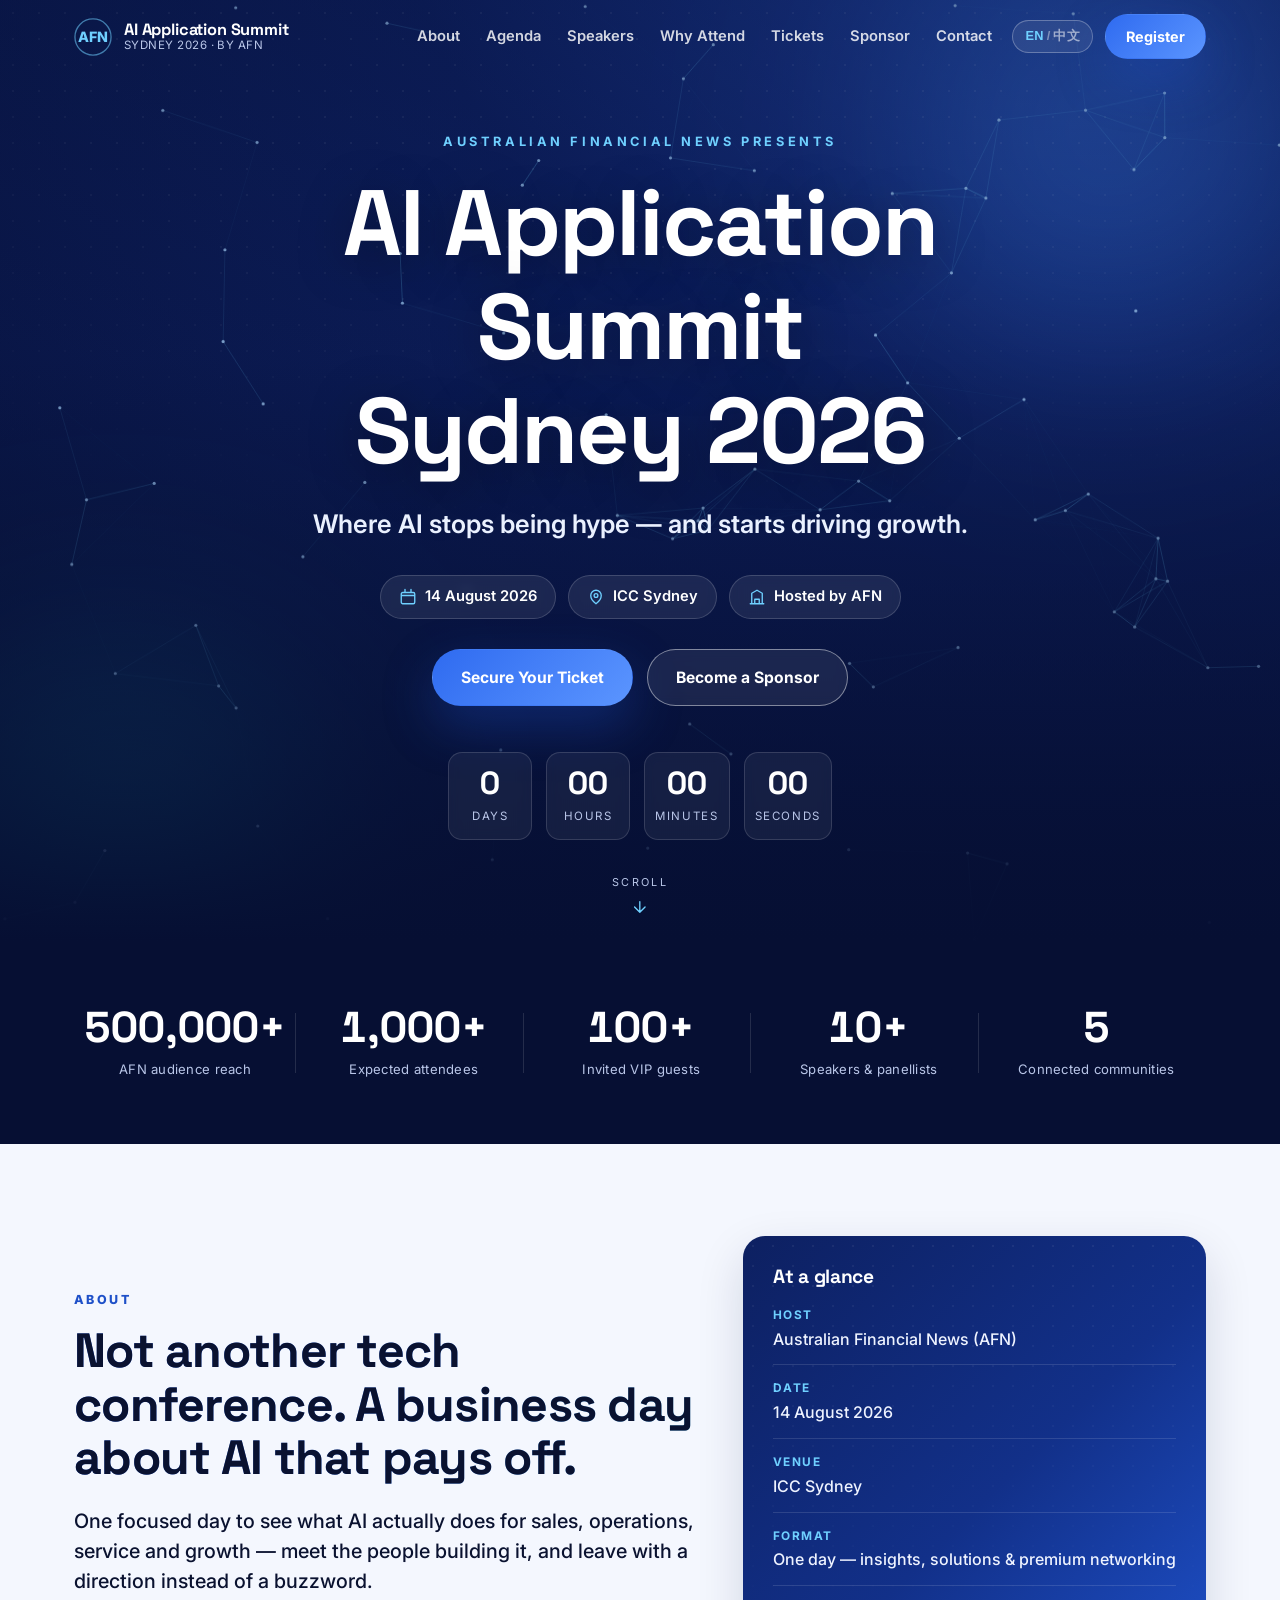
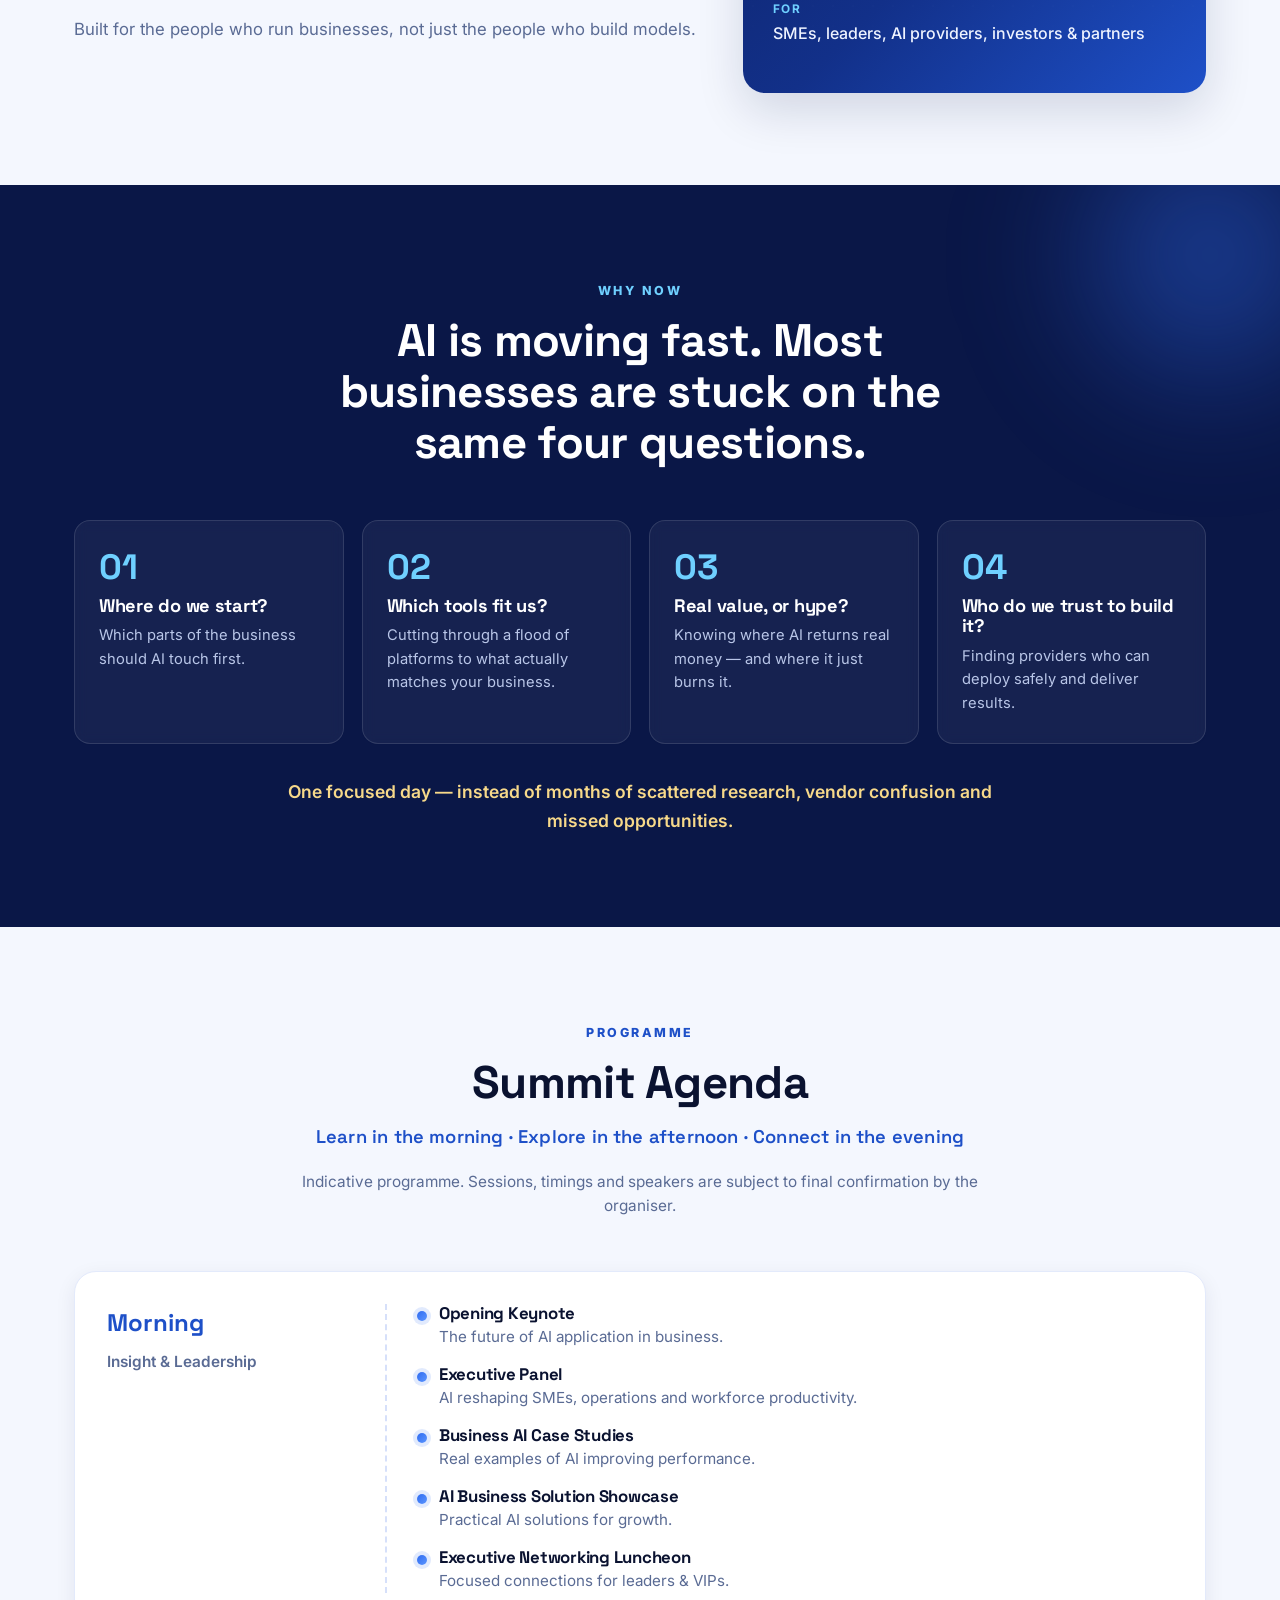
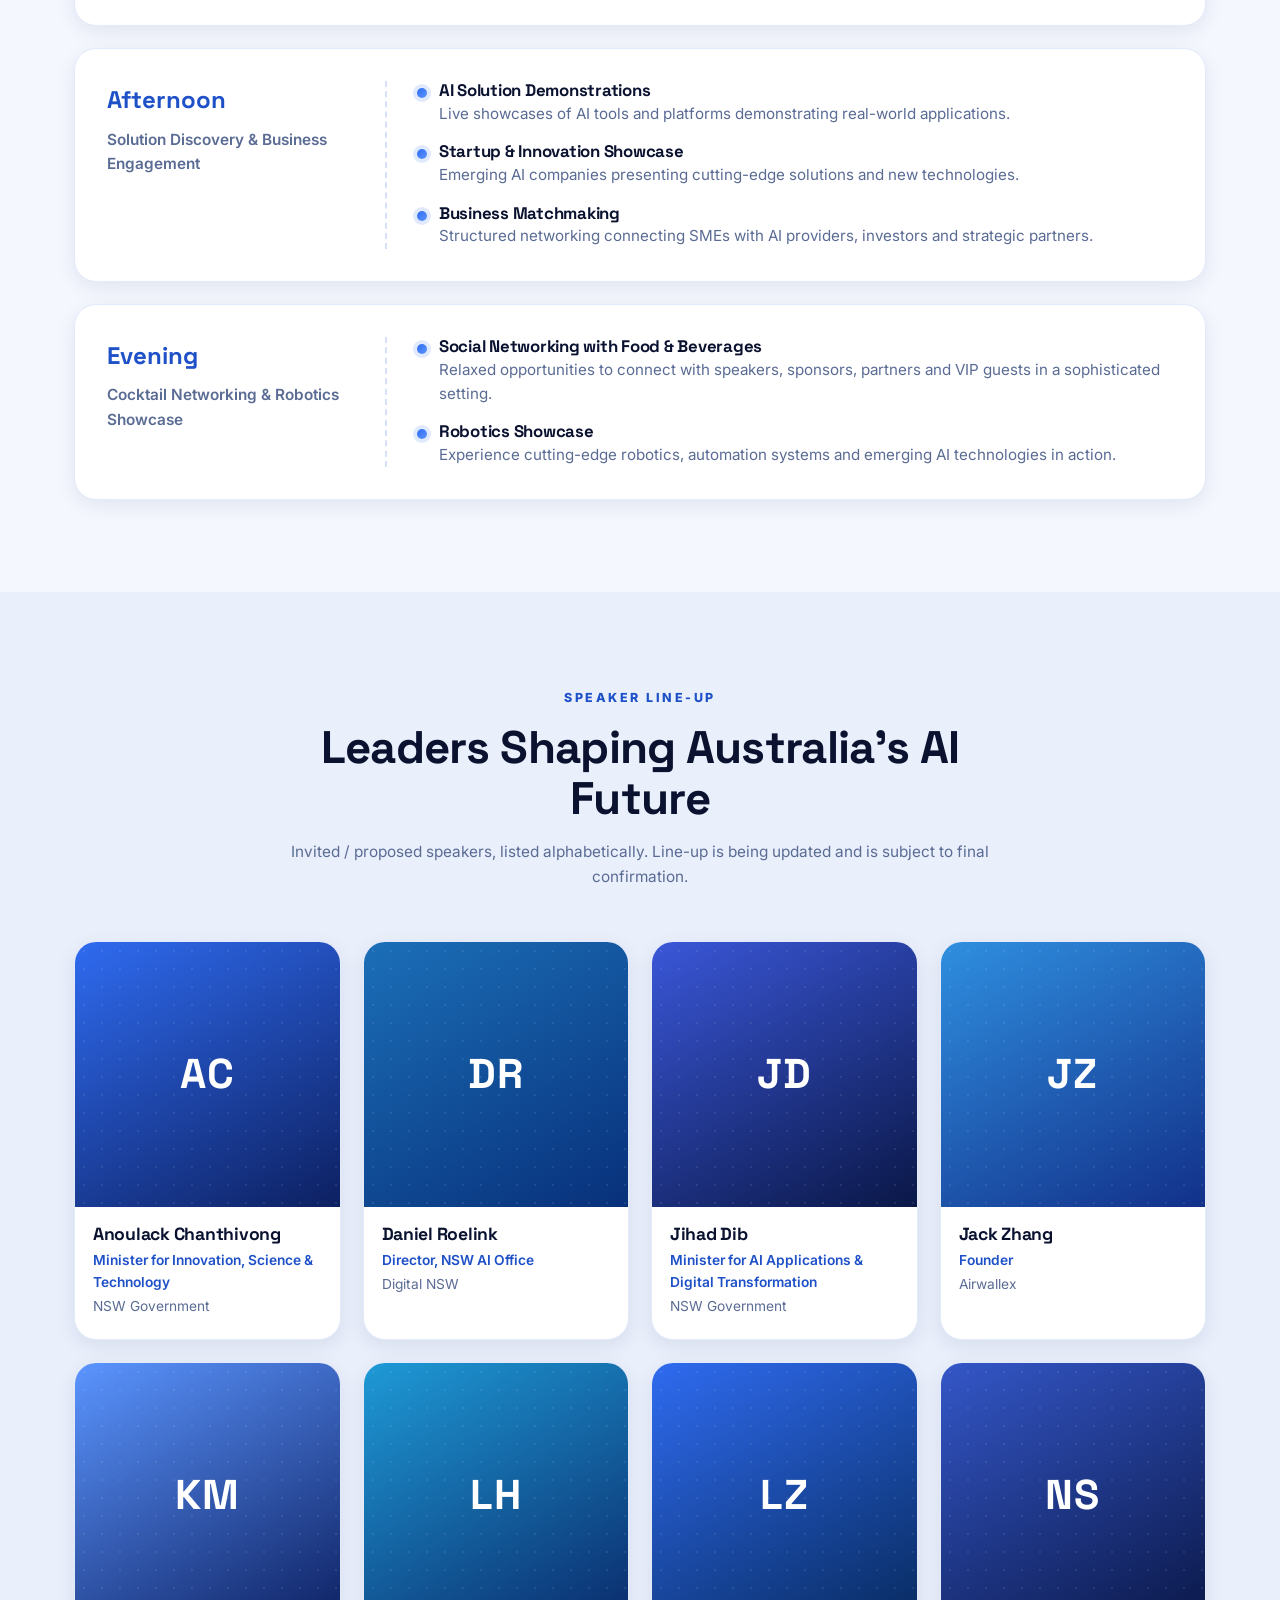
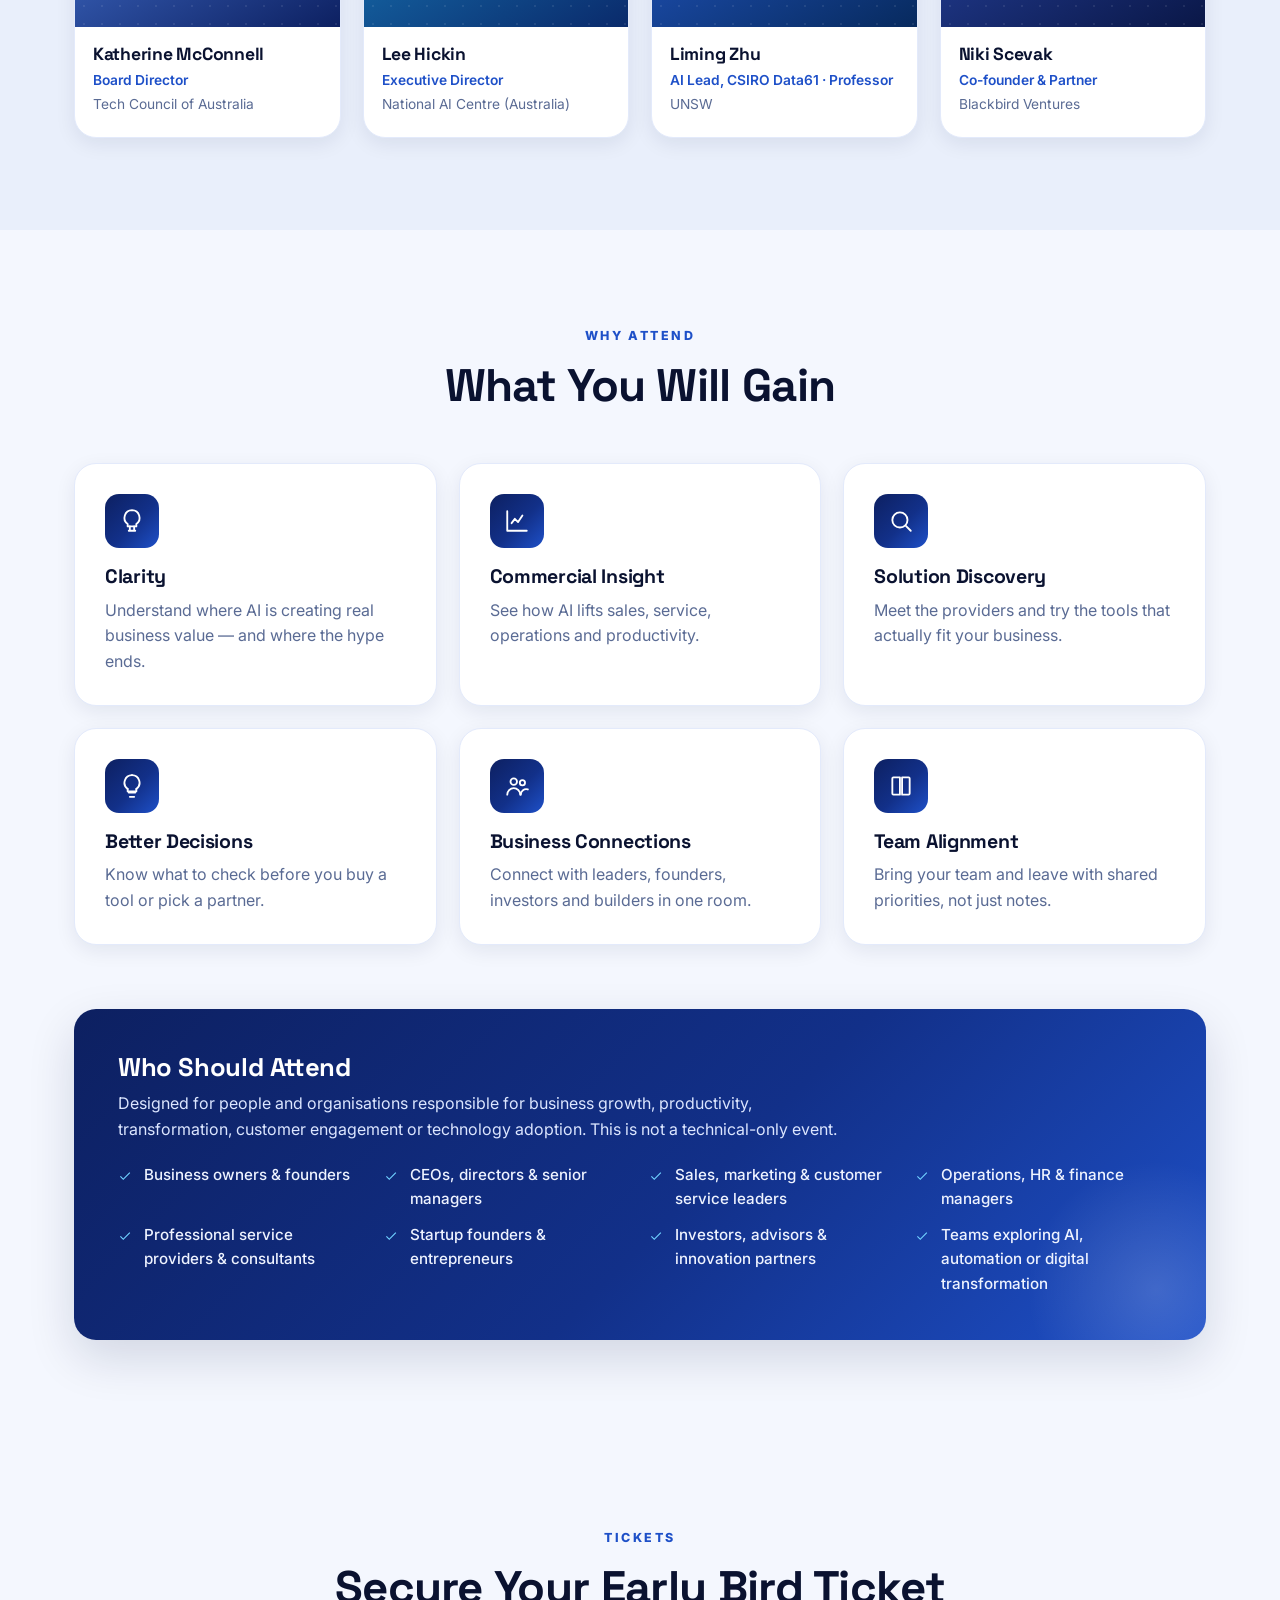
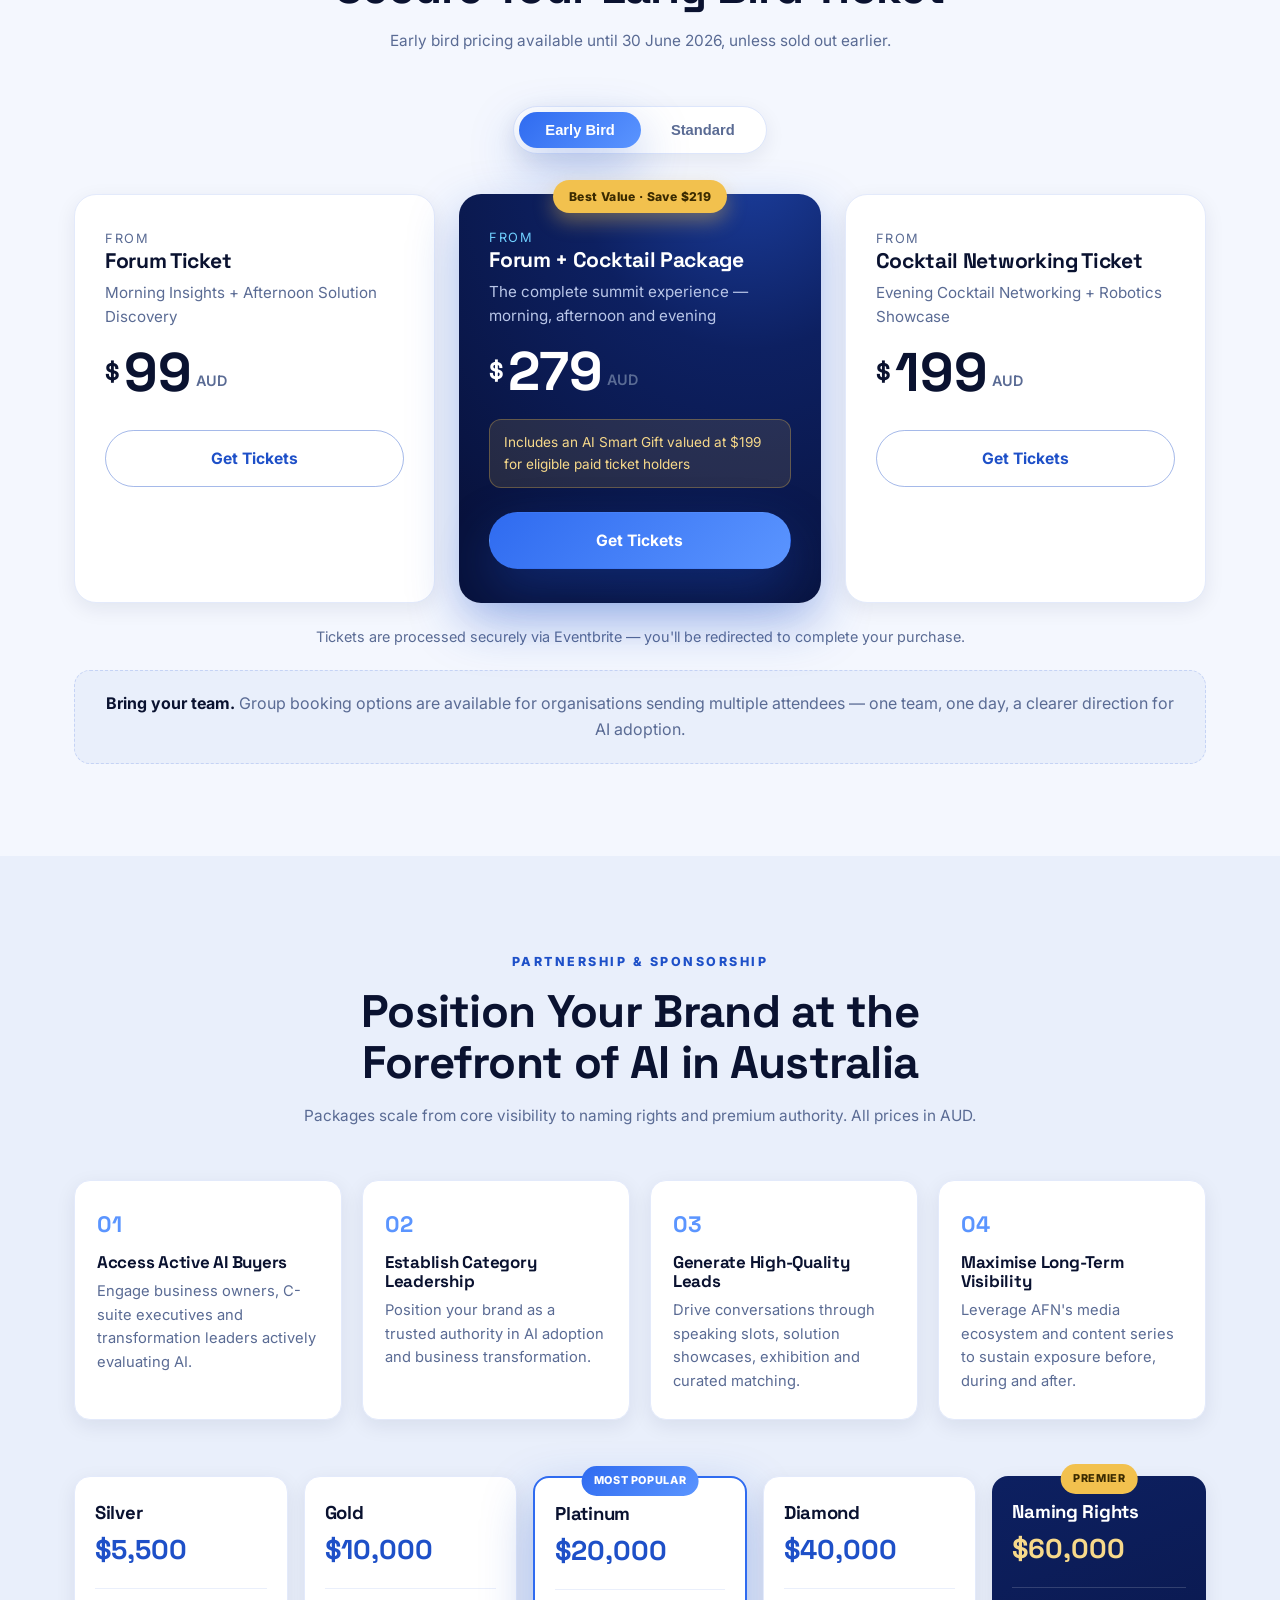
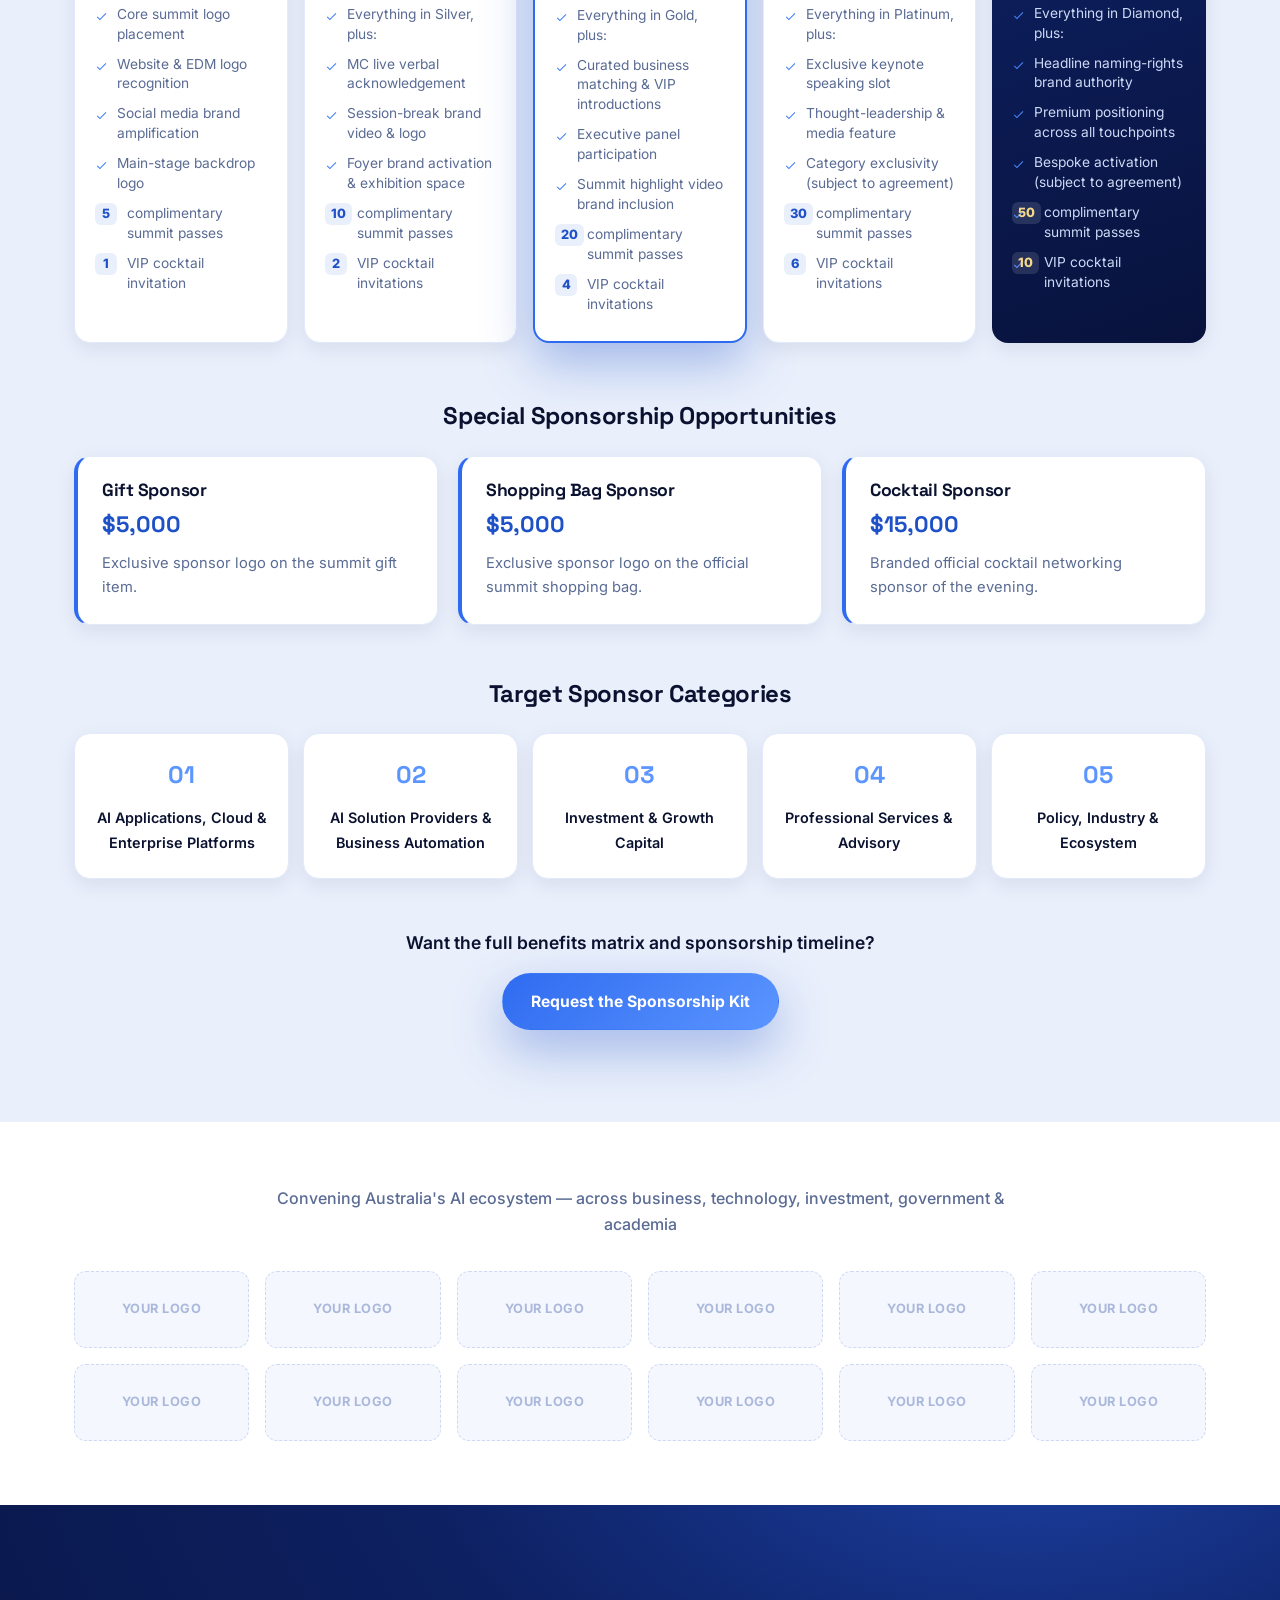
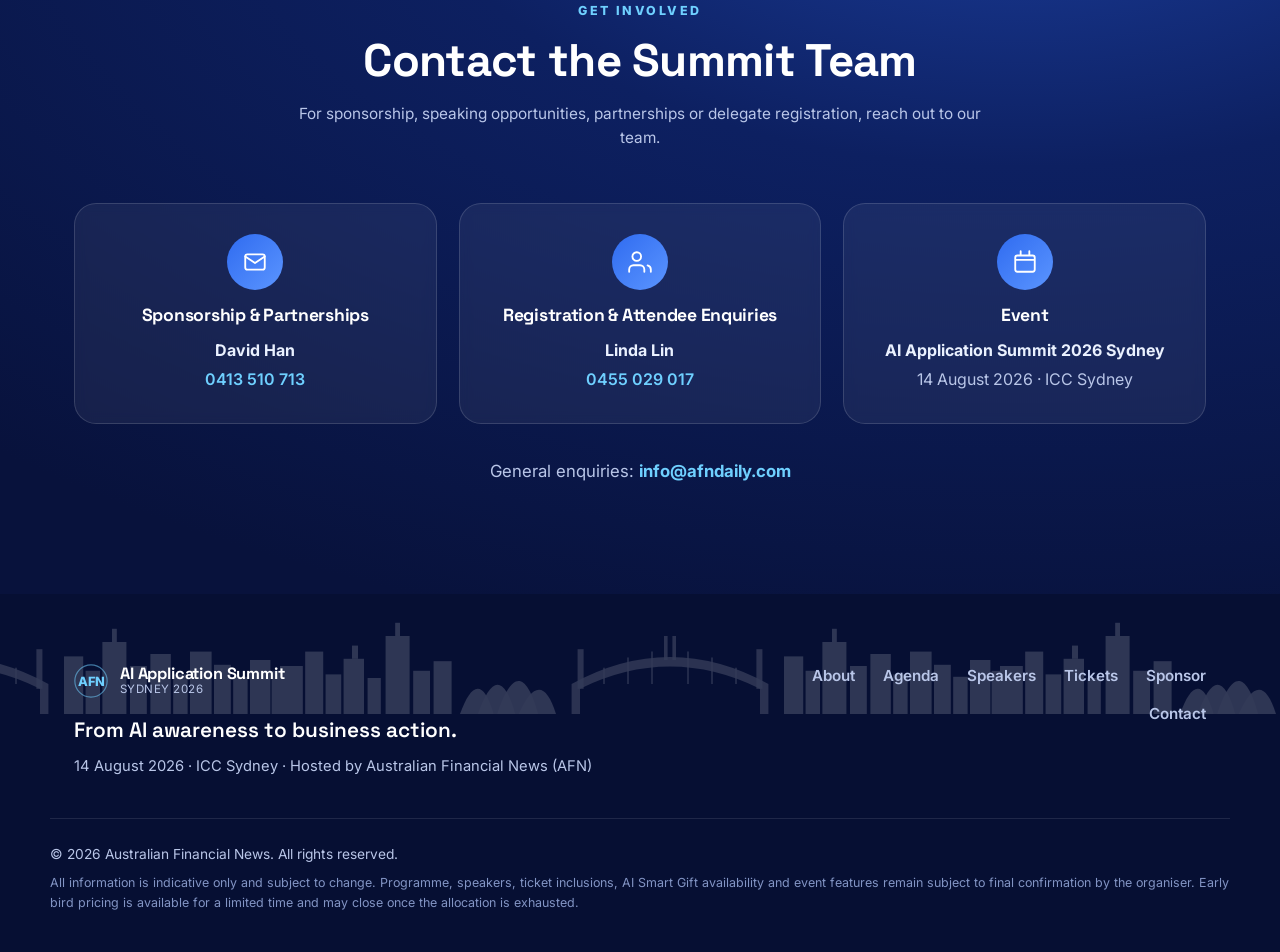
==== commit 8e1634f0: "Cinematic hero, leaner sections, live Eventbrite ticketing - Rebuild hero: full-bleed cinematic with" ====
--- a/site/index.html
+++ b/site/index.html
@@ -37,7 +37,6 @@
 
       <nav class="main-nav" id="mainNav" aria-label="Primary">
         <a href="#about" data-i18n="nav.about">About</a>
-        <a href="#experience" data-i18n="nav.experience">Experience</a>
         <a href="#agenda" data-i18n="nav.agenda">Agenda</a>
         <a href="#speakers" data-i18n="nav.speakers">Speakers</a>
         <a href="#attend" data-i18n="nav.attend">Why Attend</a>
@@ -61,16 +60,20 @@
   <!-- ============ HERO ============ -->
   <section class="hero" id="top">
     <div class="hero-bg" aria-hidden="true">
-      <div class="hero-skyline"></div>
-      <div class="hero-orb orb-1"></div>
-      <div class="hero-orb orb-2"></div>
+      <!-- Drop a file at assets/hero.mp4 to use a cinematic video background; the animated canvas shows until then. -->
+      <video class="hero-video" id="heroVideo" autoplay muted loop playsinline preload="auto" poster="assets/share-card.png">
+        <source src="assets/hero.mp4" type="video/mp4" />
+      </video>
+      <canvas class="hero-canvas" id="heroCanvas"></canvas>
+      <div class="hero-aurora aur-1"></div>
+      <div class="hero-aurora aur-2"></div>
       <div class="dot-grid"></div>
+      <div class="hero-scrim"></div>
     </div>
     <div class="container hero-inner">
       <p class="hero-eyebrow reveal" data-i18n="hero.eyebrow">Australian Financial News presents</p>
       <h1 class="hero-title reveal" data-i18n="hero.title">AI Application Summit<br />Sydney 2026</h1>
-      <p class="hero-tagline reveal" data-i18n="hero.tagline">Empowering Business Growth Through AI Applications</p>
-      <p class="hero-sub reveal" data-i18n="hero.sub">Where practical AI meets real business growth — from AI awareness to business action.</p>
+      <p class="hero-tagline reveal" data-i18n="hero.tagline">Where AI stops being hype — and starts driving growth.</p>
 
       <ul class="hero-meta reveal">
         <li>
@@ -101,11 +104,10 @@
       </div>
     </div>
 
-    <div class="hero-strip">
-      <div class="container">
-        <span data-i18n="hero.strip">Learn in the morning · Explore in the afternoon · Connect in the evening</span>
-      </div>
-    </div>
+    <a href="#about" class="hero-scroll" aria-label="Scroll to content">
+      <span data-i18n="hero.scroll">Scroll</span>
+      <svg viewBox="0 0 24 24"><path d="M12 5v14M5 12l7 7 7-7"/></svg>
+    </a>
   </section>
 
   <!-- ============ STATS ============ -->
@@ -122,76 +124,41 @@
   <!-- ============ ABOUT ============ -->
   <section class="section about" id="about">
     <div class="container">
-      <div class="section-head reveal">
-        <span class="eyebrow" data-i18n="about.eyebrow">About the Summit</span>
-        <h2 class="section-title" data-i18n="about.title">Where Practical AI Meets Real Business Growth</h2>
-      </div>
       <div class="about-grid">
         <div class="about-lead reveal">
-          <p data-i18n="about.p1">AI Application Summit 2026 Sydney is a premium, application-led AI business summit designed for organisations seeking to understand, evaluate and adopt AI for commercial growth.</p>
-          <p data-i18n="about.p2">The Summit brings together business leaders, SMEs, professionals, investors, AI solution providers, innovators and strategic partners to exchange executive insights, showcase market-ready solutions and build high-value business connections.</p>
-          <p data-i18n="about.p3">Unlike broad technology conferences, the Summit focuses on business application — how AI can improve productivity, sales, customer engagement, operations, workforce performance and business transformation.</p>
+          <span class="eyebrow" data-i18n="about.eyebrow">About</span>
+          <h2 class="section-title about-title grad-text" data-i18n="about.title">Not another tech conference. A business day about AI that pays off.</h2>
+          <p class="about-p1" data-i18n="about.p1">One focused day to see what AI actually does for sales, operations, service and growth — meet the people building it, and leave with a direction instead of a buzzword.</p>
+          <p class="about-p2" data-i18n="about.p2">Built for the people who run businesses, not just the people who build models.</p>
         </div>
         <aside class="about-facts reveal">
-          <h3 data-i18n="about.facts.title">Event at a glance</h3>
+          <h3 data-i18n="about.facts.title">At a glance</h3>
           <dl>
             <div><dt data-i18n="about.facts.host">Host</dt><dd>Australian Financial News (AFN)</dd></div>
             <div><dt data-i18n="about.facts.date">Date</dt><dd data-i18n="about.facts.date.v">14 August 2026</dd></div>
             <div><dt data-i18n="about.facts.venue">Venue</dt><dd>ICC Sydney</dd></div>
-            <div><dt data-i18n="about.facts.format">Format</dt><dd data-i18n="about.facts.format.v">A full business day — insights, solution discovery &amp; premium networking</dd></div>
-            <div><dt data-i18n="about.facts.audience">Audience</dt><dd data-i18n="about.facts.audience.v">SMEs, business leaders, AI solution providers, investors &amp; ecosystem partners</dd></div>
+            <div><dt data-i18n="about.facts.format">Format</dt><dd data-i18n="about.facts.format.v">One day — insights, solutions &amp; premium networking</dd></div>
+            <div><dt data-i18n="about.facts.audience">For</dt><dd data-i18n="about.facts.audience.v">SMEs, leaders, AI providers, investors &amp; partners</dd></div>
           </dl>
         </aside>
       </div>
     </div>
   </section>
 
-  <!-- ============ THREE EXPERIENCES ============ -->
-  <section class="section experience" id="experience">
-    <div class="container">
-      <div class="section-head reveal">
-        <span class="eyebrow" data-i18n="exp.eyebrow">One Day, Three Connected Experiences</span>
-        <h2 class="section-title" data-i18n="exp.title">A Full Day Built Around Business Outcomes</h2>
-      </div>
-      <div class="exp-grid">
-        <article class="exp-card reveal">
-          <span class="exp-tag" data-i18n="exp.m.tag">Morning</span>
-          <h3 data-i18n="exp.m.title">Insight &amp; Leadership</h3>
-          <p data-i18n="exp.m.body">Executive insights, leadership discussions, business AI case studies and solution showcases that set the strategic direction for the day.</p>
-        </article>
-        <article class="exp-card reveal">
-          <span class="exp-tag" data-i18n="exp.a.tag">Afternoon</span>
-          <h3 data-i18n="exp.a.title">Solution Discovery &amp; Engagement</h3>
-          <p data-i18n="exp.a.body">Live AI demonstrations, startup and innovation showcases, and structured business matchmaking that turn ideas into commercial opportunities.</p>
-        </article>
-        <article class="exp-card reveal">
-          <span class="exp-tag" data-i18n="exp.e.tag">Evening</span>
-          <h3 data-i18n="exp.e.title">Cocktail Networking &amp; Robotics</h3>
-          <p data-i18n="exp.e.body">Premium networking with food and beverages, a cutting-edge robotics showcase, and connections with speakers, sponsors, partners and VIP guests.</p>
-        </article>
-      </div>
-    </div>
-  </section>
-
-  <!-- ============ WHY NOW ============ -->
-  <section class="section why-now">
-    <div class="container why-now-grid">
-      <div class="reveal">
+  <!-- ============ CHALLENGES (WHY NOW) ============ -->
+  <section class="section why-now" id="why">
+    <div class="container">
+      <div class="section-head reveal">
         <span class="eyebrow" data-i18n="why.eyebrow">Why Now</span>
-        <h2 class="section-title" data-i18n="why.title">AI adoption is no longer optional — it's a competitive advantage</h2>
-        <p class="lead" data-i18n="why.body">Businesses that apply AI effectively are improving efficiency, enhancing customer service, reducing operational costs and unlocking new growth opportunities. The challenge is no longer whether AI matters — it's knowing how to turn AI interest into practical business direction.</p>
-        <p class="why-kicker" data-i18n="why.kicker">Spend one focused business day to save months of scattered research, vendor confusion and missed opportunities.</p>
-      </div>
-      <div class="questions-card reveal">
-        <h3 data-i18n="why.q.title">Key questions businesses are asking</h3>
-        <ul class="q-list">
-          <li data-i18n="why.q1">How can AI help my business?</li>
-          <li data-i18n="why.q2">Which AI tools are relevant to us?</li>
-          <li data-i18n="why.q3">How do we apply AI without wasting time or money?</li>
-          <li data-i18n="why.q4">How can AI improve sales, marketing, operations, finance, HR and customer service?</li>
-          <li data-i18n="why.q5">How do we manage AI risk, privacy and governance?</li>
-        </ul>
-      </div>
+        <h2 class="section-title" data-i18n="why.title">AI is moving fast. Most businesses are stuck on the same four questions.</h2>
+      </div>
+      <div class="challenge-grid">
+        <article class="challenge-card reveal"><span class="ch-no">01</span><h3 data-i18n="why.c1.t">Where do we start?</h3><p data-i18n="why.c1.d">Which parts of the business should AI touch first.</p></article>
+        <article class="challenge-card reveal"><span class="ch-no">02</span><h3 data-i18n="why.c2.t">Which tools fit us?</h3><p data-i18n="why.c2.d">Cutting through a flood of platforms to what actually matches your business.</p></article>
+        <article class="challenge-card reveal"><span class="ch-no">03</span><h3 data-i18n="why.c3.t">Real value, or hype?</h3><p data-i18n="why.c3.d">Knowing where AI returns real money — and where it just burns it.</p></article>
+        <article class="challenge-card reveal"><span class="ch-no">04</span><h3 data-i18n="why.c4.t">Who do we trust to build it?</h3><p data-i18n="why.c4.d">Finding providers who can deploy safely and deliver results.</p></article>
+      </div>
+      <p class="why-kicker reveal" data-i18n="why.kicker">One focused day — instead of months of scattered research, vendor confusion and missed opportunities.</p>
     </div>
   </section>
 
@@ -201,6 +168,7 @@
       <div class="section-head reveal">
         <span class="eyebrow" data-i18n="agenda.eyebrow">Programme</span>
         <h2 class="section-title" data-i18n="agenda.title">Summit Agenda</h2>
+        <p class="agenda-flow" data-i18n="agenda.flow">Learn in the morning · Explore in the afternoon · Connect in the evening</p>
         <p class="section-note" data-i18n="agenda.note">Indicative programme. Sessions, timings and speakers are subject to final confirmation by the organiser.</p>
       </div>
 
@@ -276,27 +244,27 @@
         <article class="gain-card reveal">
           <span class="gain-ico" aria-hidden="true"><svg viewBox="0 0 24 24"><path d="M3 3v18h18"/><path d="M7 14l3-4 3 3 4-6"/></svg></span>
           <h3 data-i18n="gain.2.t">Commercial Insight</h3>
-          <p data-i18n="gain.2.d">Learn how AI can support productivity, sales, marketing, customer engagement, operations and transformation.</p>
+          <p data-i18n="gain.2.d">See how AI lifts sales, service, operations and productivity.</p>
         </article>
         <article class="gain-card reveal">
           <span class="gain-ico" aria-hidden="true"><svg viewBox="0 0 24 24"><circle cx="11" cy="11" r="7"/><path d="m21 21-4.3-4.3"/></svg></span>
           <h3 data-i18n="gain.3.t">Solution Discovery</h3>
-          <p data-i18n="gain.3.d">Meet AI solution providers and explore tools, platforms and services relevant to business adoption.</p>
+          <p data-i18n="gain.3.d">Meet the providers and try the tools that actually fit your business.</p>
         </article>
         <article class="gain-card reveal">
           <span class="gain-ico" aria-hidden="true"><svg viewBox="0 0 24 24"><path d="M9 18h6M10 22h4M12 2a7 7 0 0 0-4 12.7"/><path d="M12 2a7 7 0 0 1 4 12.7"/><path d="M8 14.7V17h8v-2.3"/></svg></span>
-          <h3 data-i18n="gain.4.t">Better Decision-Making</h3>
-          <p data-i18n="gain.4.d">Understand what to consider before adopting AI tools, automation platforms or implementation partners.</p>
+          <h3 data-i18n="gain.4.t">Better Decisions</h3>
+          <p data-i18n="gain.4.d">Know what to check before you buy a tool or pick a partner.</p>
         </article>
         <article class="gain-card reveal">
           <span class="gain-ico" aria-hidden="true"><svg viewBox="0 0 24 24"><circle cx="9" cy="8" r="3"/><path d="M3 20a6 6 0 0 1 12 0"/><circle cx="17" cy="9" r="2.4"/><path d="M15.5 20a5 5 0 0 1 6.5-4.8"/></svg></span>
           <h3 data-i18n="gain.5.t">Business Connections</h3>
-          <p data-i18n="gain.5.d">Network with business leaders, founders, executives, investors, advisors, innovators and technology providers.</p>
+          <p data-i18n="gain.5.d">Connect with leaders, founders, investors and builders in one room.</p>
         </article>
         <article class="gain-card reveal">
           <span class="gain-ico" aria-hidden="true"><svg viewBox="0 0 24 24"><path d="M4 19V5a1 1 0 0 1 1-1h6v16H5a1 1 0 0 1-1-1Z"/><path d="M20 19V5a1 1 0 0 0-1-1h-6v16h6a1 1 0 0 0 1-1Z"/></svg></span>
-          <h3 data-i18n="gain.6.t">Team Learning</h3>
-          <p data-i18n="gain.6.d">Bring back insights that support internal discussions, strategic planning and future AI implementation.</p>
+          <h3 data-i18n="gain.6.t">Team Alignment</h3>
+          <p data-i18n="gain.6.d">Bring your team and leave with shared priorities, not just notes.</p>
         </article>
       </div>
 
--- a/site/css/styles.css
+++ b/site/css/styles.css
@@ -121,28 +121,34 @@
 .nav-burger[aria-expanded="true"] span:nth-child(2) { opacity: 0; }
 .nav-burger[aria-expanded="true"] span:nth-child(3) { transform: translateY(-7px) rotate(-45deg); }
 
-/* ---------- Hero ---------- */
-.hero { position: relative; color: #fff; padding: 168px 0 0; overflow: hidden; isolation: isolate; }
+/* ---------- Hero (cinematic) ---------- */
+.hero {
+  position: relative; color: #fff;
+  min-height: 100vh; min-height: 100svh;
+  display: flex; flex-direction: column; justify-content: center;
+  padding: 132px 0 96px; overflow: hidden; isolation: isolate;
+}
 .hero-bg { position: absolute; inset: 0; z-index: -2; background: var(--grad-hero); }
-.hero-orb { position: absolute; border-radius: 50%; filter: blur(70px); opacity: .55; z-index: -1; }
-.orb-1 { width: 520px; height: 520px; background: radial-gradient(circle, #2f6bf0, transparent 70%); top: -160px; right: -120px; }
-.orb-2 { width: 460px; height: 460px; background: radial-gradient(circle, #1b6fb8, transparent 70%); bottom: -180px; left: -140px; opacity: .4; }
+.hero-video { position: absolute; inset: 0; width: 100%; height: 100%; object-fit: cover; z-index: 0; opacity: 0; transition: opacity 1.4s ease; }
+.hero-video.ready { opacity: .5; }
+.hero-canvas { position: absolute; inset: 0; width: 100%; height: 100%; z-index: 2; opacity: .9; }
+.hero-aurora { position: absolute; border-radius: 50%; filter: blur(90px); opacity: .55; z-index: 1; mix-blend-mode: screen; }
+.aur-1 { width: 620px; height: 620px; background: radial-gradient(circle, #2f6bf0, transparent 70%); top: -180px; right: -140px; animation: aurora-float 19s ease-in-out infinite alternate; }
+.aur-2 { width: 560px; height: 560px; background: radial-gradient(circle, #18d6e0, transparent 70%); bottom: -200px; left: -160px; opacity: .38; animation: aurora-float 24s ease-in-out infinite alternate-reverse; }
+@keyframes aurora-float { from { transform: translate3d(0,0,0) scale(1); } to { transform: translate3d(46px,34px,0) scale(1.18); } }
 .dot-grid {
-  position: absolute; inset: 0; z-index: -1; opacity: .5;
+  position: absolute; inset: 0; z-index: 2; opacity: .45;
   background-image: radial-gradient(rgba(255,255,255,.16) 1px, transparent 1px);
   background-size: 26px 26px;
   -webkit-mask-image: radial-gradient(120% 80% at 50% 0%, #000 30%, transparent 75%);
           mask-image: radial-gradient(120% 80% at 50% 0%, #000 30%, transparent 75%);
 }
-.hero-skyline {
-  position: absolute; left: 0; right: 0; bottom: 56px; height: 200px; z-index: -1; opacity: .35;
-  background: url("../assets/skyline.svg") repeat-x bottom center / auto 200px;
-}
-.hero-inner { position: relative; text-align: center; max-width: 920px; }
-.hero-eyebrow { text-transform: uppercase; letter-spacing: .26em; font-size: .8rem; font-weight: 700; color: var(--cyan-300); margin-bottom: 18px; }
-.hero-title { font-size: clamp(2.6rem, 6.4vw, 5rem); font-weight: 700; margin-bottom: 18px; text-shadow: 0 8px 40px rgba(0,0,0,.25); }
-.hero-tagline { font-size: clamp(1.05rem, 2.1vw, 1.45rem); font-weight: 600; color: #eaf1ff; margin-bottom: 10px; }
-.hero-sub { font-size: 1.02rem; color: var(--muted-light); max-width: 640px; margin: 0 auto 26px; }
+.hero-scrim { position: absolute; inset: 0; z-index: 3; background: linear-gradient(180deg, rgba(6,15,51,.35) 0%, rgba(6,15,51,.12) 38%, rgba(6,15,51,.55) 72%, var(--navy-900) 100%); }
+
+.hero-inner { position: relative; text-align: center; max-width: 960px; }
+.hero-eyebrow { text-transform: uppercase; letter-spacing: .28em; font-size: .8rem; font-weight: 700; color: var(--cyan-300); margin-bottom: 20px; }
+.hero-title { font-size: clamp(2.9rem, 7.4vw, 5.8rem); font-weight: 700; margin-bottom: 20px; letter-spacing: -.02em; text-shadow: 0 8px 50px rgba(0,0,0,.35); }
+.hero-tagline { font-size: clamp(1.1rem, 2.3vw, 1.6rem); font-weight: 600; color: #eaf1ff; max-width: 720px; margin: 0 auto 30px; }
 
 .hero-meta { display: flex; flex-wrap: wrap; justify-content: center; gap: 12px; margin-bottom: 30px; }
 .hero-meta li {
@@ -153,9 +159,9 @@
 }
 .ico { width: 18px; height: 18px; fill: none; stroke: var(--cyan-300); stroke-width: 1.8; stroke-linecap: round; stroke-linejoin: round; }
 
-.hero-cta { display: flex; flex-wrap: wrap; justify-content: center; gap: 14px; margin-bottom: 44px; }
-
-.countdown { display: inline-flex; gap: 14px; padding: 18px 8px; }
+.hero-cta { display: flex; flex-wrap: wrap; justify-content: center; gap: 14px; margin-bottom: 40px; }
+
+.countdown { display: inline-flex; gap: 14px; padding: 6px 8px; }
 .cd-unit {
   min-width: 84px; padding: 14px 10px; border-radius: 14px;
   background: rgba(255,255,255,.06); border: 1px solid rgba(255,255,255,.14);
@@ -164,9 +170,13 @@
 .cd-num { font-family: var(--ff-display); font-size: 2rem; font-weight: 700; line-height: 1; color: #fff; font-variant-numeric: tabular-nums; }
 .cd-lab { font-size: .72rem; text-transform: uppercase; letter-spacing: .14em; color: var(--muted-light); margin-top: 8px; }
 
-.hero-strip { margin-top: 44px; background: rgba(255,255,255,.06); border-top: 1px solid rgba(255,255,255,.12); border-bottom: 1px solid rgba(255,255,255,.12); }
-.hero-strip .container { padding-top: 16px; padding-bottom: 16px; text-align: center; }
-.hero-strip span { font-weight: 600; letter-spacing: .04em; color: #dbe6ff; font-size: .96rem; }
+.hero-scroll { position: absolute; bottom: 26px; left: 50%; transform: translateX(-50%); display: flex; flex-direction: column; align-items: center; gap: 7px; color: var(--muted-light); font-size: .68rem; letter-spacing: .22em; text-transform: uppercase; z-index: 1; }
+.hero-scroll:hover { color: #fff; }
+.hero-scroll svg { width: 18px; height: 18px; fill: none; stroke: var(--cyan-300); stroke-width: 1.8; stroke-linecap: round; stroke-linejoin: round; animation: scroll-bob 1.9s ease-in-out infinite; }
+@keyframes scroll-bob { 0%,100% { transform: translateY(0); } 50% { transform: translateY(6px); } }
+
+/* gradient-text accent */
+.grad-text { background: linear-gradient(100deg, var(--blue-500), var(--blue-300) 55%, var(--cyan-300)); -webkit-background-clip: text; background-clip: text; color: transparent; }
 
 /* ---------- Stats ---------- */
 .stats { background: var(--navy-900); color: #fff; padding: 8px 0; position: relative; }
@@ -185,9 +195,10 @@
 .section-note { margin-top: 16px; color: var(--muted); font-size: .96rem; }
 
 /* ---------- About ---------- */
-.about-grid { display: grid; grid-template-columns: 1.4fr 1fr; gap: 44px; align-items: start; }
-.about-lead p { font-size: 1.08rem; color: #2b3a63; }
-.about-lead p:first-child { font-size: 1.22rem; color: var(--ink); font-weight: 500; }
+.about-grid { display: grid; grid-template-columns: 1.35fr 1fr; gap: 44px; align-items: center; }
+.about-title { text-align: left; font-size: clamp(1.9rem, 3.8vw, 3rem); margin-bottom: 22px; }
+.about-p1 { font-size: 1.24rem; color: var(--ink); font-weight: 500; line-height: 1.5; }
+.about-p2 { font-size: 1.05rem; color: var(--muted); margin: 0; }
 .about-facts { background: var(--grad-band); color: #fff; border-radius: var(--radius-lg); padding: 30px; box-shadow: var(--shadow-md); position: relative; overflow: hidden; }
 .about-facts::before { content: ""; position: absolute; inset: 0; background-image: radial-gradient(rgba(255,255,255,.12) 1px, transparent 1px); background-size: 20px 20px; opacity: .5; -webkit-mask-image: linear-gradient(180deg, #000, transparent); mask-image: linear-gradient(180deg, #000, transparent); }
 .about-facts h3 { font-size: 1.2rem; margin-bottom: 18px; position: relative; }
@@ -197,31 +208,22 @@
 .about-facts > dl > div { padding-bottom: 12px; border-bottom: 1px solid rgba(255,255,255,.12); }
 .about-facts > dl > div:last-child { border-bottom: 0; padding-bottom: 0; }
 
-/* ---------- Experience ---------- */
-.experience { background: var(--paper-2); }
-.exp-grid { display: grid; grid-template-columns: repeat(3, 1fr); gap: 24px; }
-.exp-card { background: #fff; border-radius: var(--radius-lg); padding: 34px 30px; box-shadow: var(--shadow-sm); border: 1px solid #e3eafb; position: relative; overflow: hidden; transition: transform .3s ease, box-shadow .3s ease; }
-.exp-card::before { content: ""; position: absolute; top: 0; left: 0; right: 0; height: 5px; background: var(--grad-accent); }
-.exp-card:hover { transform: translateY(-6px); box-shadow: var(--shadow-md); }
-.exp-tag { display: inline-block; font-size: .76rem; font-weight: 800; text-transform: uppercase; letter-spacing: .14em; color: var(--blue-500); background: var(--paper-2); padding: 6px 14px; border-radius: 999px; margin-bottom: 16px; }
-.exp-card h3 { font-size: 1.4rem; margin-bottom: 12px; color: var(--ink); }
-.exp-card p { color: var(--muted); margin: 0; }
-
-/* ---------- Why now ---------- */
+/* ---------- Why now / challenges ---------- */
 .why-now { background: var(--navy-800); color: #fff; position: relative; overflow: hidden; }
 .why-now::after { content: ""; position: absolute; right: -120px; top: -120px; width: 380px; height: 380px; border-radius: 50%; background: radial-gradient(circle, rgba(47,107,240,.5), transparent 70%); filter: blur(50px); }
-.why-now-grid { display: grid; grid-template-columns: 1.2fr 1fr; gap: 50px; align-items: center; position: relative; z-index: 1; }
+.why-now .container { position: relative; z-index: 1; }
 .why-now .eyebrow { color: var(--cyan-300); }
-.why-now .section-title { color: #fff; text-align: left; }
-.why-now .lead { color: var(--muted-light); font-size: 1.08rem; margin-top: 18px; }
-.why-kicker { margin-top: 18px; font-weight: 600; color: var(--gold-soft); font-size: 1.04rem; }
-.questions-card { background: rgba(255,255,255,.05); border: 1px solid rgba(255,255,255,.14); border-radius: var(--radius-lg); padding: 32px; backdrop-filter: blur(6px); }
-.questions-card h3 { font-size: 1.15rem; margin-bottom: 18px; color: #fff; }
-.q-list li { padding: 13px 0 13px 34px; position: relative; border-bottom: 1px solid rgba(255,255,255,.1); color: #dbe6ff; }
-.q-list li:last-child { border-bottom: 0; }
-.q-list li::before { content: "?"; position: absolute; left: 0; top: 11px; width: 22px; height: 22px; border-radius: 50%; background: var(--grad-accent); color: #fff; font-weight: 800; font-size: .8rem; display: grid; place-items: center; }
+.why-now .section-title { color: #fff; }
+.challenge-grid { display: grid; grid-template-columns: repeat(4, 1fr); gap: 18px; }
+.challenge-card { background: rgba(255,255,255,.05); border: 1px solid rgba(255,255,255,.12); border-radius: var(--radius); padding: 28px 24px; backdrop-filter: blur(6px); transition: transform .3s ease, background .3s ease, border-color .3s ease; }
+.challenge-card:hover { transform: translateY(-6px); background: rgba(255,255,255,.09); border-color: rgba(111,208,255,.5); }
+.ch-no { display: block; font-family: var(--ff-display); font-size: 2.2rem; font-weight: 700; color: var(--cyan-300); line-height: 1; margin-bottom: 12px; }
+.challenge-card h3 { font-size: 1.14rem; color: #fff; margin-bottom: 8px; }
+.challenge-card p { color: var(--muted-light); margin: 0; font-size: .92rem; }
+.why-kicker { margin: 34px auto 0; max-width: 760px; text-align: center; font-weight: 600; color: var(--gold-soft); font-size: 1.1rem; }
 
 /* ---------- Agenda ---------- */
+.agenda-flow { margin-top: 14px; font-family: var(--ff-display); font-weight: 600; color: var(--blue-500); letter-spacing: .01em; font-size: clamp(1rem, 1.6vw, 1.15rem); }
 .agenda-blocks { display: grid; gap: 22px; }
 .agenda-block { display: grid; grid-template-columns: 280px 1fr; gap: 30px; background: #fff; border: 1px solid #e3eafb; border-radius: var(--radius-lg); padding: 32px; box-shadow: var(--shadow-sm); }
 .agenda-side { border-right: 2px dashed #d6e0fa; padding-right: 24px; }
@@ -381,6 +383,7 @@
 .reveal.in { opacity: 1; transform: none; }
 @media (prefers-reduced-motion: reduce) {
   .reveal { opacity: 1; transform: none; transition: none; }
+  .aur-1, .aur-2, .hero-scroll svg { animation: none; }
   html { scroll-behavior: auto; }
 }
 
@@ -390,6 +393,7 @@
   .speaker-grid { grid-template-columns: repeat(3, 1fr); }
   .tier-grid { grid-template-columns: repeat(3, 1fr); }
   .why-partner { grid-template-columns: repeat(2, 1fr); }
+  .challenge-grid { grid-template-columns: repeat(2, 1fr); }
   .cats-grid { grid-template-columns: repeat(3, 1fr); }
   .logo-wall { grid-template-columns: repeat(4, 1fr); }
 }
@@ -399,9 +403,9 @@
   .main-nav.open { transform: translateY(0); }
   .main-nav a { padding: 14px 0; border-bottom: 1px solid rgba(255,255,255,.08); font-size: 1rem; }
   .nav-burger { display: flex; }
-  .about-grid, .why-now-grid { grid-template-columns: 1fr; gap: 30px; }
-  .why-now .section-title { text-align: left; }
-  .exp-grid, .gain-grid, .special-grid, .contact-grid { grid-template-columns: 1fr; }
+  .about-grid { grid-template-columns: 1fr; gap: 30px; }
+  .about-title { text-align: left; }
+  .gain-grid, .special-grid, .contact-grid { grid-template-columns: 1fr; }
   .agenda-block { grid-template-columns: 1fr; gap: 20px; }
   .agenda-side { border-right: 0; border-bottom: 2px dashed #d6e0fa; padding-right: 0; padding-bottom: 16px; }
   .stats-grid { grid-template-columns: repeat(2, 1fr); gap: 28px 8px; }
@@ -428,6 +432,7 @@
   .cd-num { font-size: 1.6rem; }
   .countdown { gap: 8px; }
   .speaker-grid { grid-template-columns: 1fr; }
+  .challenge-grid { grid-template-columns: 1fr; }
   .who-list { grid-template-columns: 1fr; }
   .logo-wall { grid-template-columns: repeat(2, 1fr); }
   .who, .ticket-card, .gain-card { padding: 26px 22px; }
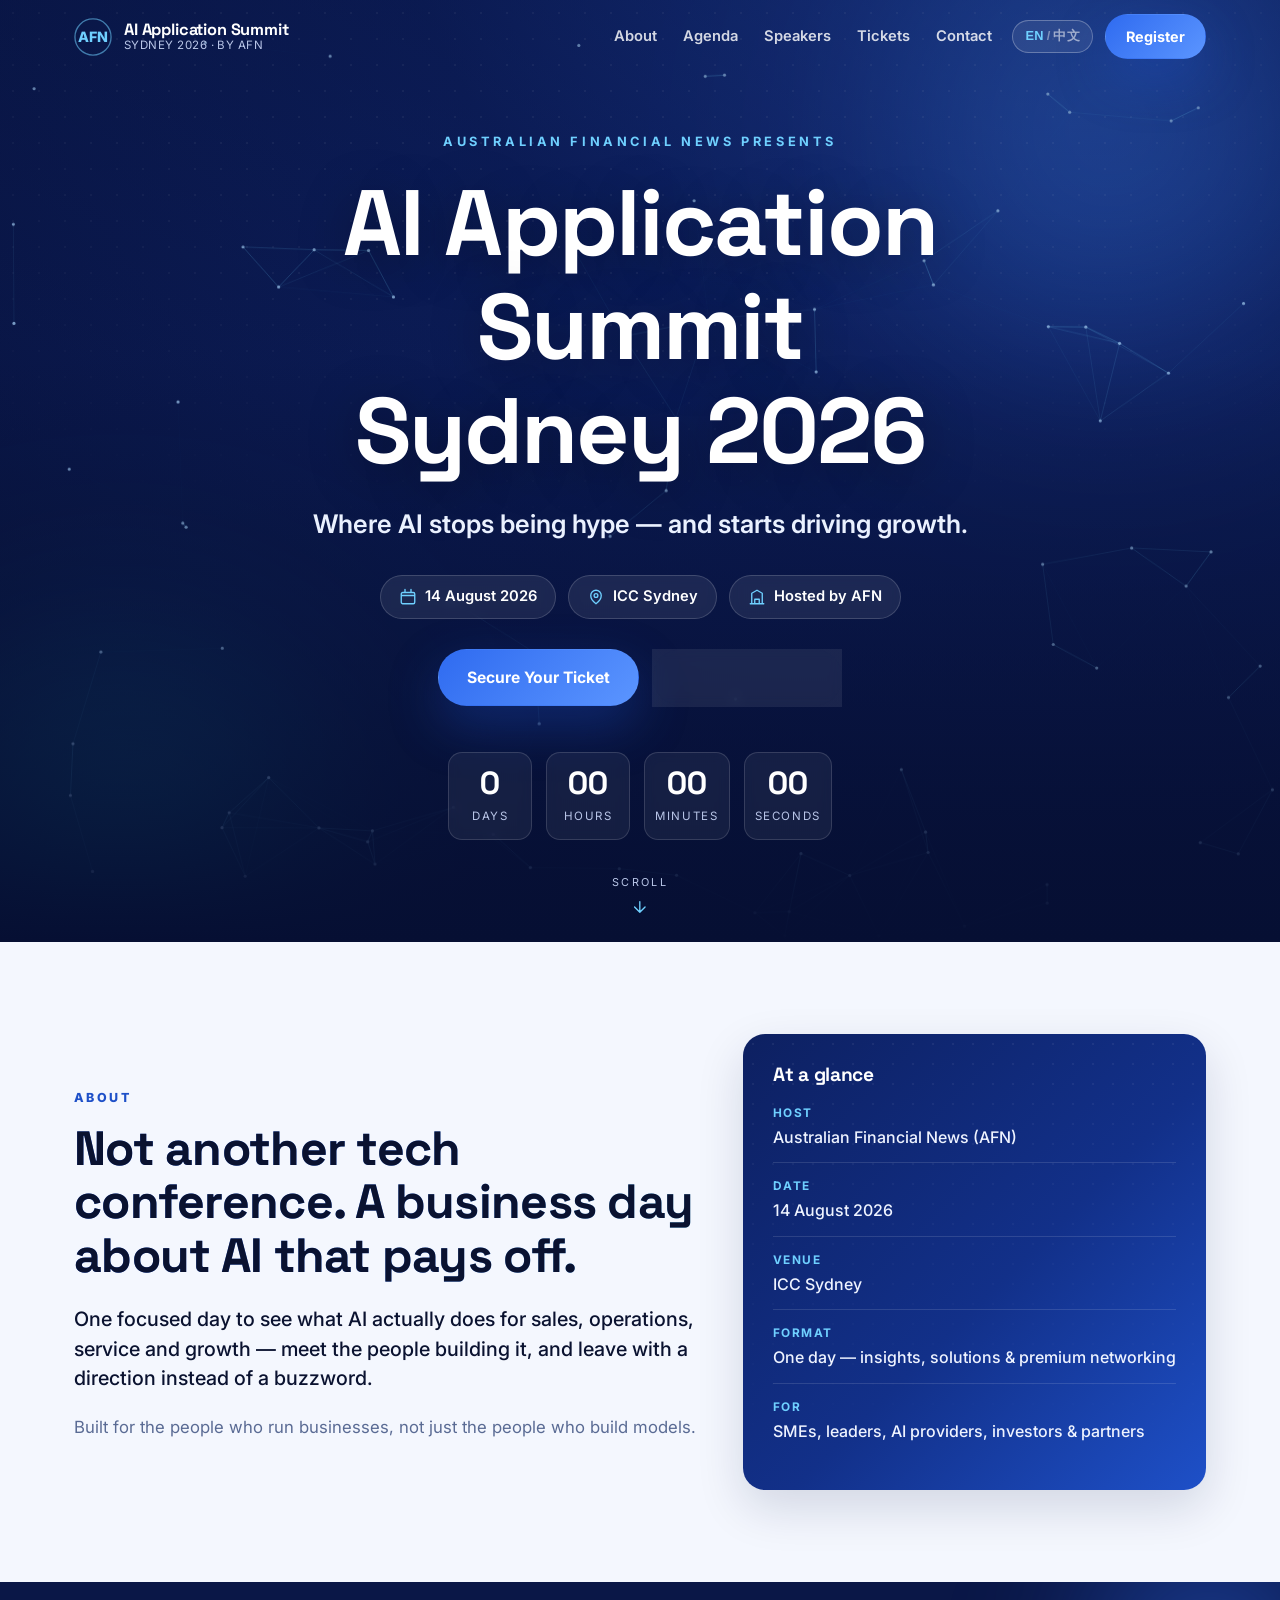
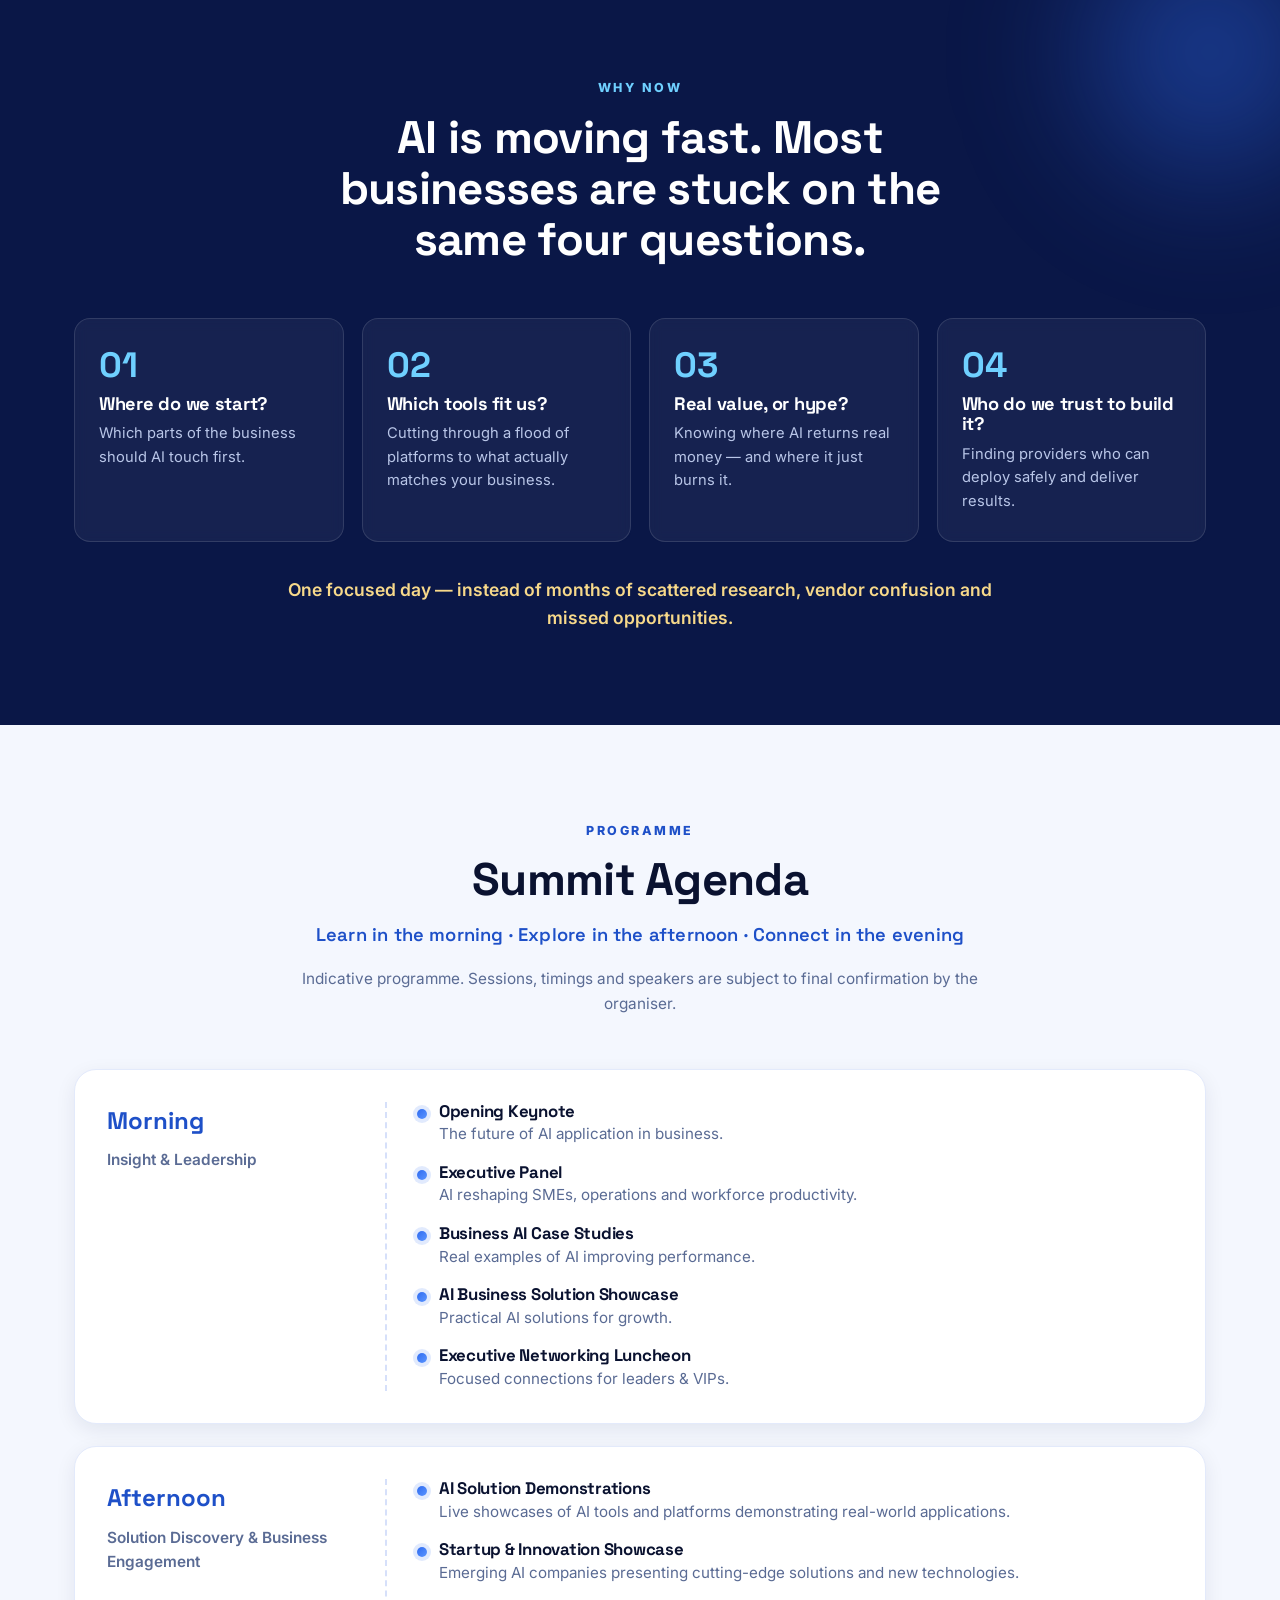
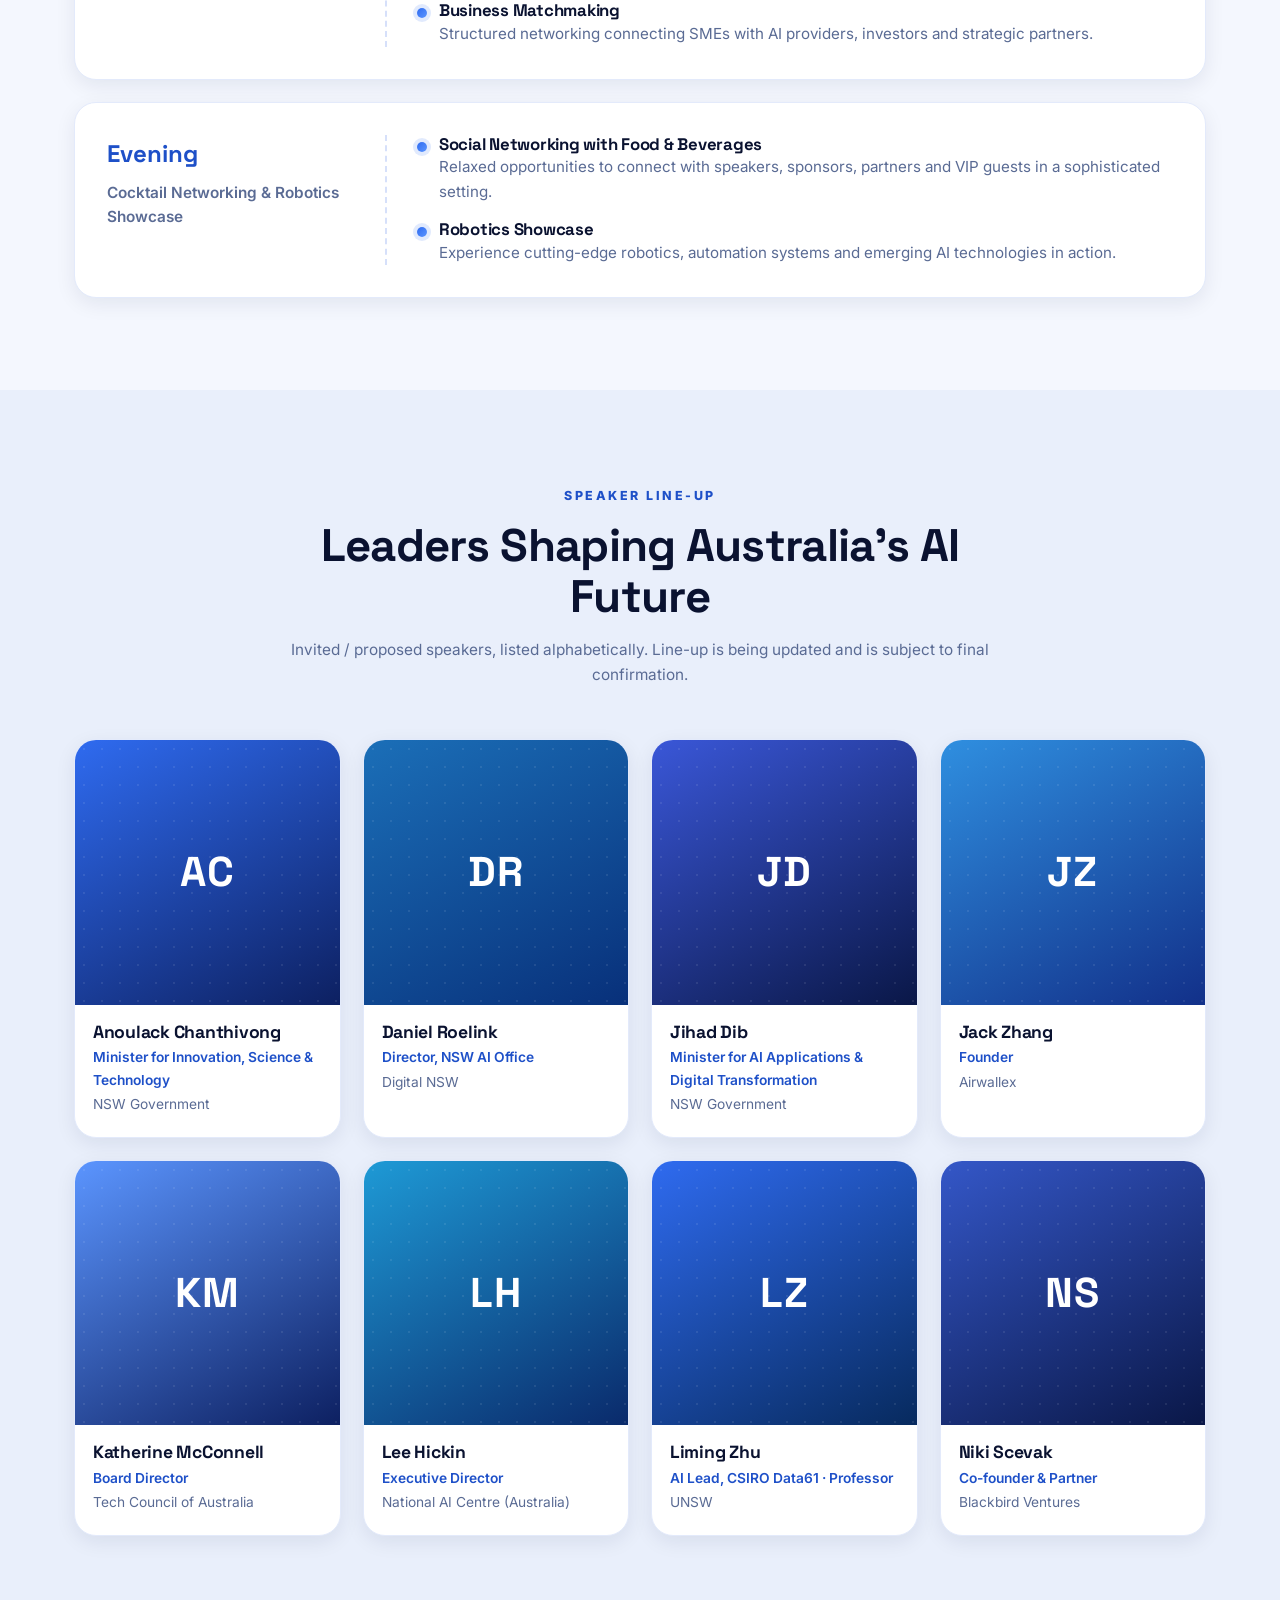
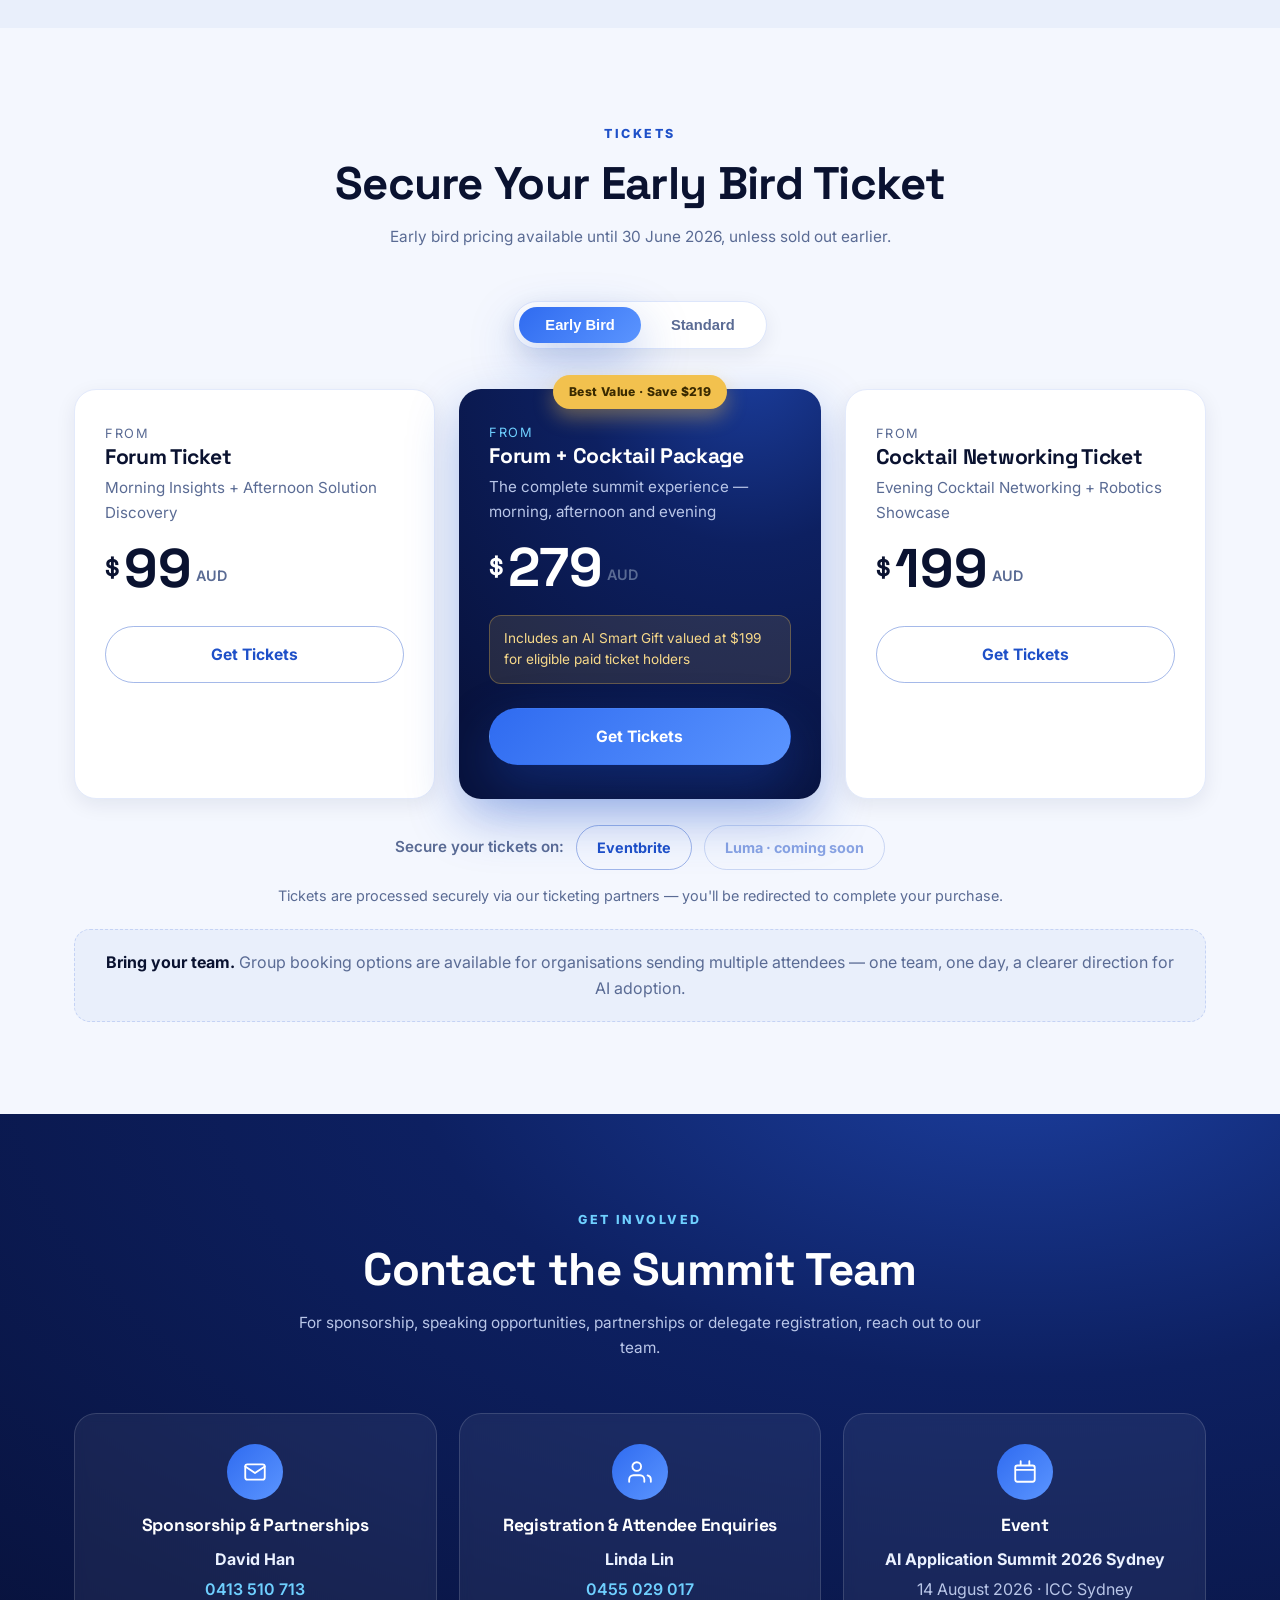
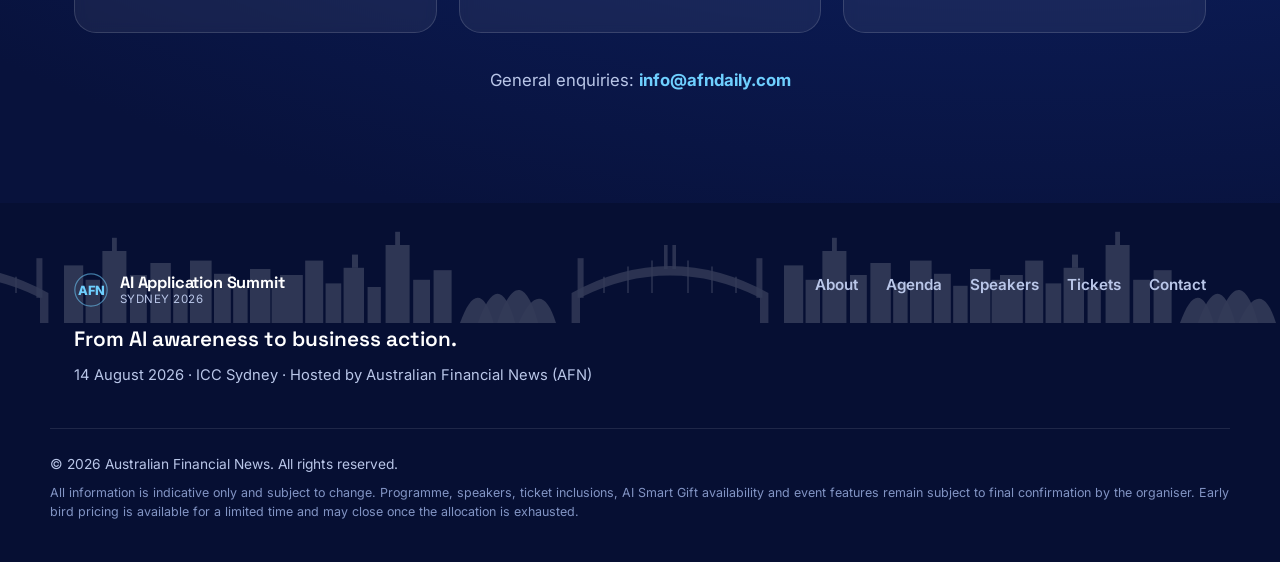
==== commit 87a949fd: "Streamline to lean landing page + SEO + dual ticketing + collaborator docs Per organiser brief — kee" ====
--- a/site/index.html
+++ b/site/index.html
@@ -3,20 +3,85 @@
 <head>
   <meta charset="UTF-8" />
   <meta name="viewport" content="width=device-width, initial-scale=1.0" />
-  <title>AI Application Summit Sydney 2026 | Australian Financial News</title>
-  <meta name="description" content="AI Application Summit 2026 Sydney — a premium, application-led AI business summit. 14 August 2026, ICC Sydney. Hosted by Australian Financial News (AFN). Empowering Business Growth Through AI Applications." />
-  <meta property="og:title" content="AI Application Summit Sydney 2026" />
-  <meta property="og:description" content="AI商业应用峰会 · 14 August 2026 · ICC Sydney · Empowering Business Growth Through AI Applications" />
+  <title>AI Application Summit 2026 Sydney | AI for Business — 14 Aug 2026, ICC Sydney</title>
+  <meta name="description" content="Australia's premier application-led AI business summit. 14 August 2026, ICC Sydney. Practical AI for sales, operations, growth & SMEs — keynotes, solution showcases, networking. Tickets from $99." />
+  <meta name="keywords" content="AI summit, AI summit Sydney, AI summit Australia 2026, AI conference Sydney, AI conference Australia, AI business summit, AI for business, AI for SMEs, generative AI for business, enterprise AI, AI adoption, AI transformation, business AI applications, AI tools for business, AI automation, AI productivity, AI strategy, AI for sales, AI for marketing, AI for operations, AI solutions, AI networking event, AI events Sydney, artificial intelligence conference, machine learning conference, ICC Sydney events, Australian Financial News, 人工智能峰会, AI大会 悉尼, 人工智能商业应用, 悉尼AI峰会, 企业AI" />
+  <meta name="author" content="Australian Financial News (AFN)" />
+  <meta name="robots" content="index, follow, max-image-preview:large" />
+  <meta name="theme-color" content="#060f33" />
+  <link rel="canonical" href="https://aisummit-weld.vercel.app/" />
+  <link rel="alternate" hreflang="en" href="https://aisummit-weld.vercel.app/" />
+  <link rel="alternate" hreflang="zh-Hans" href="https://aisummit-weld.vercel.app/" />
+  <link rel="alternate" hreflang="x-default" href="https://aisummit-weld.vercel.app/" />
+
+  <!-- Open Graph -->
+  <meta property="og:title" content="AI Application Summit 2026 Sydney" />
+  <meta property="og:description" content="Australia's premier application-led AI business summit — 14 August 2026, ICC Sydney. Practical AI for business growth. Tickets from $99." />
   <meta property="og:type" content="website" />
   <meta property="og:image" content="https://aisummit-weld.vercel.app/assets/share-card.png" />
   <meta property="og:image:width" content="1200" />
   <meta property="og:image:height" content="630" />
-  <meta property="og:url" content="https://aisummit-weld.vercel.app" />
+  <meta property="og:url" content="https://aisummit-weld.vercel.app/" />
+  <meta property="og:site_name" content="AI Application Summit 2026 Sydney" />
+  <meta property="og:locale" content="en_AU" />
+  <meta property="og:locale:alternate" content="zh_CN" />
+
+  <!-- Twitter -->
+  <meta name="twitter:card" content="summary_large_image" />
+  <meta name="twitter:title" content="AI Application Summit 2026 Sydney" />
+  <meta name="twitter:description" content="Australia's premier application-led AI business summit — 14 Aug 2026, ICC Sydney. Tickets from $99." />
+  <meta name="twitter:image" content="https://aisummit-weld.vercel.app/assets/share-card.png" />
+
   <link rel="preconnect" href="https://fonts.googleapis.com" />
   <link rel="preconnect" href="https://fonts.gstatic.com" crossorigin />
   <link href="https://fonts.googleapis.com/css2?family=Space+Grotesk:wght@500;600;700&family=Inter:wght@400;500;600;700;800;900&display=swap" rel="stylesheet" />
   <link rel="stylesheet" href="css/styles.css" />
   <link rel="icon" href="assets/favicon.svg" type="image/svg+xml" />
+
+  <!-- Structured data: Event + Organization -->
+  <script type="application/ld+json">
+  {
+    "@context": "https://schema.org",
+    "@type": "BusinessEvent",
+    "name": "AI Application Summit 2026 Sydney",
+    "alternateName": "2026 悉尼人工智能商业应用峰会",
+    "description": "Australia's premier application-led AI business summit — practical AI for business growth, built for SMEs, business leaders, investors and AI solution providers.",
+    "startDate": "2026-08-14T09:00:00+10:00",
+    "endDate": "2026-08-14T21:00:00+10:00",
+    "eventStatus": "https://schema.org/EventScheduled",
+    "eventAttendanceMode": "https://schema.org/OfflineEventAttendanceMode",
+    "image": "https://aisummit-weld.vercel.app/assets/share-card.png",
+    "inLanguage": ["en", "zh"],
+    "url": "https://aisummit-weld.vercel.app/",
+    "location": {
+      "@type": "Place",
+      "name": "ICC Sydney (International Convention Centre Sydney)",
+      "address": {
+        "@type": "PostalAddress",
+        "streetAddress": "14 Darling Drive",
+        "addressLocality": "Sydney",
+        "addressRegion": "NSW",
+        "postalCode": "2000",
+        "addressCountry": "AU"
+      }
+    },
+    "organizer": {
+      "@type": "Organization",
+      "name": "Australian Financial News (AFN)",
+      "email": "info@afndaily.com",
+      "url": "https://aisummit-weld.vercel.app/"
+    },
+    "offers": {
+      "@type": "Offer",
+      "name": "Forum Ticket (Early Bird)",
+      "price": "99",
+      "priceCurrency": "AUD",
+      "availability": "https://schema.org/InStock",
+      "url": "https://www.eventbrite.com.au/e/2026-tickets-1990168493538",
+      "validFrom": "2026-06-01T00:00:00+10:00"
+    }
+  }
+  </script>
 </head>
 <body>
   <!-- ============ HEADER / NAV ============ -->
@@ -39,9 +104,7 @@
         <a href="#about" data-i18n="nav.about">About</a>
         <a href="#agenda" data-i18n="nav.agenda">Agenda</a>
         <a href="#speakers" data-i18n="nav.speakers">Speakers</a>
-        <a href="#attend" data-i18n="nav.attend">Why Attend</a>
         <a href="#tickets" data-i18n="nav.tickets">Tickets</a>
-        <a href="#sponsor" data-i18n="nav.sponsor">Sponsor</a>
         <a href="#contact" data-i18n="nav.contact">Contact</a>
       </nav>
 
@@ -92,7 +155,7 @@
 
       <div class="hero-cta reveal">
         <a href="#tickets" data-buy class="btn btn-primary" data-i18n="hero.cta1">Secure Your Ticket</a>
-        <a href="#sponsor" class="btn btn-ghost" data-i18n="hero.cta2">Become a Sponsor</a>
+        <a href="#agenda" class="btn btn-ghost" data-i18n="hero.cta2">View the Agenda</a>
       </div>
 
       <!-- Countdown -->
@@ -108,17 +171,6 @@
       <span data-i18n="hero.scroll">Scroll</span>
       <svg viewBox="0 0 24 24"><path d="M12 5v14M5 12l7 7 7-7"/></svg>
     </a>
-  </section>
-
-  <!-- ============ STATS ============ -->
-  <section class="stats" aria-label="Summit reach and attendance">
-    <div class="container stats-grid">
-      <div class="stat reveal"><span class="stat-num" data-count="500000" data-suffix="+">0</span><span class="stat-lab" data-i18n="stat.reach">AFN audience reach</span></div>
-      <div class="stat reveal"><span class="stat-num" data-count="1000" data-suffix="+">0</span><span class="stat-lab" data-i18n="stat.attendees">Expected attendees</span></div>
-      <div class="stat reveal"><span class="stat-num" data-count="100" data-suffix="+">0</span><span class="stat-lab" data-i18n="stat.vips">Invited VIP guests</span></div>
-      <div class="stat reveal"><span class="stat-num" data-count="10" data-suffix="+">0</span><span class="stat-lab" data-i18n="stat.speakers">Speakers &amp; panellists</span></div>
-      <div class="stat reveal"><span class="stat-num" data-count="5" data-suffix="">0</span><span class="stat-lab" data-i18n="stat.communities">Connected communities</span></div>
-    </div>
   </section>
 
   <!-- ============ ABOUT ============ -->
@@ -228,64 +280,6 @@
     </div>
   </section>
 
-  <!-- ============ WHY ATTEND / WHAT YOU'LL GAIN ============ -->
-  <section class="section attend" id="attend">
-    <div class="container">
-      <div class="section-head reveal">
-        <span class="eyebrow" data-i18n="gain.eyebrow">Why Attend</span>
-        <h2 class="section-title" data-i18n="gain.title">What You Will Gain</h2>
-      </div>
-      <div class="gain-grid">
-        <article class="gain-card reveal">
-          <span class="gain-ico" aria-hidden="true"><svg viewBox="0 0 24 24"><path d="M12 2a7 7 0 0 0-4 12.7V17h8v-2.3A7 7 0 0 0 12 2Z"/><path d="M9 21h6M10 17v4M14 17v4"/></svg></span>
-          <h3 data-i18n="gain.1.t">Clarity</h3>
-          <p data-i18n="gain.1.d">Understand where AI is creating real business value — and where the hype ends.</p>
-        </article>
-        <article class="gain-card reveal">
-          <span class="gain-ico" aria-hidden="true"><svg viewBox="0 0 24 24"><path d="M3 3v18h18"/><path d="M7 14l3-4 3 3 4-6"/></svg></span>
-          <h3 data-i18n="gain.2.t">Commercial Insight</h3>
-          <p data-i18n="gain.2.d">See how AI lifts sales, service, operations and productivity.</p>
-        </article>
-        <article class="gain-card reveal">
-          <span class="gain-ico" aria-hidden="true"><svg viewBox="0 0 24 24"><circle cx="11" cy="11" r="7"/><path d="m21 21-4.3-4.3"/></svg></span>
-          <h3 data-i18n="gain.3.t">Solution Discovery</h3>
-          <p data-i18n="gain.3.d">Meet the providers and try the tools that actually fit your business.</p>
-        </article>
-        <article class="gain-card reveal">
-          <span class="gain-ico" aria-hidden="true"><svg viewBox="0 0 24 24"><path d="M9 18h6M10 22h4M12 2a7 7 0 0 0-4 12.7"/><path d="M12 2a7 7 0 0 1 4 12.7"/><path d="M8 14.7V17h8v-2.3"/></svg></span>
-          <h3 data-i18n="gain.4.t">Better Decisions</h3>
-          <p data-i18n="gain.4.d">Know what to check before you buy a tool or pick a partner.</p>
-        </article>
-        <article class="gain-card reveal">
-          <span class="gain-ico" aria-hidden="true"><svg viewBox="0 0 24 24"><circle cx="9" cy="8" r="3"/><path d="M3 20a6 6 0 0 1 12 0"/><circle cx="17" cy="9" r="2.4"/><path d="M15.5 20a5 5 0 0 1 6.5-4.8"/></svg></span>
-          <h3 data-i18n="gain.5.t">Business Connections</h3>
-          <p data-i18n="gain.5.d">Connect with leaders, founders, investors and builders in one room.</p>
-        </article>
-        <article class="gain-card reveal">
-          <span class="gain-ico" aria-hidden="true"><svg viewBox="0 0 24 24"><path d="M4 19V5a1 1 0 0 1 1-1h6v16H5a1 1 0 0 1-1-1Z"/><path d="M20 19V5a1 1 0 0 0-1-1h-6v16h6a1 1 0 0 0 1-1Z"/></svg></span>
-          <h3 data-i18n="gain.6.t">Team Alignment</h3>
-          <p data-i18n="gain.6.d">Bring your team and leave with shared priorities, not just notes.</p>
-        </article>
-      </div>
-
-      <!-- Who should attend -->
-      <div class="who reveal">
-        <h3 data-i18n="who.title">Who Should Attend</h3>
-        <p class="who-sub" data-i18n="who.sub">Designed for people and organisations responsible for business growth, productivity, transformation, customer engagement or technology adoption. This is not a technical-only event.</p>
-        <ul class="who-list">
-          <li data-i18n="who.1">Business owners &amp; founders</li>
-          <li data-i18n="who.2">CEOs, directors &amp; senior managers</li>
-          <li data-i18n="who.3">Sales, marketing &amp; customer service leaders</li>
-          <li data-i18n="who.4">Operations, HR &amp; finance managers</li>
-          <li data-i18n="who.5">Professional service providers &amp; consultants</li>
-          <li data-i18n="who.6">Startup founders &amp; entrepreneurs</li>
-          <li data-i18n="who.7">Investors, advisors &amp; innovation partners</li>
-          <li data-i18n="who.8">Teams exploring AI, automation or digital transformation</li>
-        </ul>
-      </div>
-    </div>
-  </section>
-
   <!-- ============ TICKETS ============ -->
   <section class="section tickets" id="tickets">
     <div class="container">
@@ -328,136 +322,17 @@
         </article>
       </div>
 
-      <p class="tix-eventbrite reveal" data-i18n="tix.eventbrite">Tickets are processed securely via Eventbrite — you'll be redirected to complete your purchase.</p>
+      <div class="ticket-platforms reveal">
+        <span class="tp-label" data-i18n="tix.platforms">Secure your tickets on:</span>
+        <a href="https://www.eventbrite.com.au/e/2026-tickets-1990168493538" data-buy class="btn btn-outline btn-sm" target="_blank" rel="noopener noreferrer">Eventbrite</a>
+        <a class="btn btn-outline btn-sm is-soon" data-luma aria-disabled="true" data-i18n="tix.luma">Luma · coming soon</a>
+      </div>
+      <p class="tix-eventbrite reveal" data-i18n="tix.eventbrite">Tickets are processed securely via our ticketing partners — you'll be redirected to complete your purchase.</p>
 
       <div class="group-note reveal">
         <strong data-i18n="tix.group.t">Bring your team.</strong>
         <span data-i18n="tix.group.d">Group booking options are available for organisations sending multiple attendees — one team, one day, a clearer direction for AI adoption.</span>
       </div>
-    </div>
-  </section>
-
-  <!-- ============ SPONSORSHIP ============ -->
-  <section class="section sponsor" id="sponsor">
-    <div class="container">
-      <div class="section-head reveal">
-        <span class="eyebrow" data-i18n="spo.eyebrow">Partnership &amp; Sponsorship</span>
-        <h2 class="section-title" data-i18n="spo.title">Position Your Brand at the Forefront of AI in Australia</h2>
-        <p class="section-note" data-i18n="spo.note">Packages scale from core visibility to naming rights and premium authority. All prices in AUD.</p>
-      </div>
-
-      <!-- Why partner -->
-      <div class="why-partner reveal">
-        <div class="wp-item"><span class="wp-no">01</span><h4 data-i18n="spo.w1.t">Access Active AI Buyers</h4><p data-i18n="spo.w1.d">Engage business owners, C-suite executives and transformation leaders actively evaluating AI.</p></div>
-        <div class="wp-item"><span class="wp-no">02</span><h4 data-i18n="spo.w2.t">Establish Category Leadership</h4><p data-i18n="spo.w2.d">Position your brand as a trusted authority in AI adoption and business transformation.</p></div>
-        <div class="wp-item"><span class="wp-no">03</span><h4 data-i18n="spo.w3.t">Generate High-Quality Leads</h4><p data-i18n="spo.w3.d">Drive conversations through speaking slots, solution showcases, exhibition and curated matching.</p></div>
-        <div class="wp-item"><span class="wp-no">04</span><h4 data-i18n="spo.w4.t">Maximise Long-Term Visibility</h4><p data-i18n="spo.w4.d">Leverage AFN's media ecosystem and content series to sustain exposure before, during and after.</p></div>
-      </div>
-
-      <!-- Tier cards -->
-      <div class="tier-grid">
-        <article class="tier-card reveal">
-          <h3 class="tier-name" data-i18n="spo.silver">Silver</h3>
-          <div class="tier-price">$5,500</div>
-          <ul class="tier-feats">
-            <li data-i18n="spo.f.core">Core summit logo placement</li>
-            <li data-i18n="spo.f.web">Website &amp; EDM logo recognition</li>
-            <li data-i18n="spo.f.social">Social media brand amplification</li>
-            <li data-i18n="spo.f.stage">Main-stage backdrop logo</li>
-            <li><span class="feat-num">5</span> <span data-i18n="spo.f.pass">complimentary summit passes</span></li>
-            <li><span class="feat-num">1</span> <span data-i18n="spo.f.vip">VIP cocktail invitation</span></li>
-          </ul>
-        </article>
-
-        <article class="tier-card reveal">
-          <h3 class="tier-name" data-i18n="spo.gold">Gold</h3>
-          <div class="tier-price">$10,000</div>
-          <ul class="tier-feats">
-            <li data-i18n="spo.f.allsilver">Everything in Silver, plus:</li>
-            <li data-i18n="spo.f.mc">MC live verbal acknowledgement</li>
-            <li data-i18n="spo.f.video">Session-break brand video &amp; logo</li>
-            <li data-i18n="spo.f.foyer">Foyer brand activation &amp; exhibition space</li>
-            <li><span class="feat-num">10</span> <span data-i18n="spo.f.pass">complimentary summit passes</span></li>
-            <li><span class="feat-num">2</span> <span data-i18n="spo.f.vips">VIP cocktail invitations</span></li>
-          </ul>
-        </article>
-
-        <article class="tier-card highlight reveal">
-          <span class="tier-flag" data-i18n="spo.popular">Most Popular</span>
-          <h3 class="tier-name" data-i18n="spo.platinum">Platinum</h3>
-          <div class="tier-price">$20,000</div>
-          <ul class="tier-feats">
-            <li data-i18n="spo.f.allgold">Everything in Gold, plus:</li>
-            <li data-i18n="spo.f.match">Curated business matching &amp; VIP introductions</li>
-            <li data-i18n="spo.f.panel">Executive panel participation</li>
-            <li data-i18n="spo.f.highlight">Summit highlight video brand inclusion</li>
-            <li><span class="feat-num">20</span> <span data-i18n="spo.f.pass">complimentary summit passes</span></li>
-            <li><span class="feat-num">4</span> <span data-i18n="spo.f.vips">VIP cocktail invitations</span></li>
-          </ul>
-        </article>
-
-        <article class="tier-card reveal">
-          <h3 class="tier-name" data-i18n="spo.diamond">Diamond</h3>
-          <div class="tier-price">$40,000</div>
-          <ul class="tier-feats">
-            <li data-i18n="spo.f.allplat">Everything in Platinum, plus:</li>
-            <li data-i18n="spo.f.keynote">Exclusive keynote speaking slot</li>
-            <li data-i18n="spo.f.thought">Thought-leadership &amp; media feature</li>
-            <li data-i18n="spo.f.category">Category exclusivity (subject to agreement)</li>
-            <li><span class="feat-num">30</span> <span data-i18n="spo.f.pass">complimentary summit passes</span></li>
-            <li><span class="feat-num">6</span> <span data-i18n="spo.f.vips">VIP cocktail invitations</span></li>
-          </ul>
-        </article>
-
-        <article class="tier-card naming reveal">
-          <span class="tier-flag gold" data-i18n="spo.premier">Premier</span>
-          <h3 class="tier-name" data-i18n="spo.naming">Naming Rights</h3>
-          <div class="tier-price">$60,000</div>
-          <ul class="tier-feats">
-            <li data-i18n="spo.f.alldiamond">Everything in Diamond, plus:</li>
-            <li data-i18n="spo.f.title">Headline naming-rights brand authority</li>
-            <li data-i18n="spo.f.premium">Premium positioning across all touchpoints</li>
-            <li data-i18n="spo.f.bespoke">Bespoke activation (subject to agreement)</li>
-            <li><span class="feat-num">50</span> <span data-i18n="spo.f.pass">complimentary summit passes</span></li>
-            <li><span class="feat-num">10</span> <span data-i18n="spo.f.vips">VIP cocktail invitations</span></li>
-          </ul>
-        </article>
-      </div>
-
-      <!-- Special opportunities -->
-      <div class="special-spon reveal">
-        <h3 data-i18n="spo.special.t">Special Sponsorship Opportunities</h3>
-        <div class="special-grid">
-          <div class="special-card"><h4 data-i18n="spo.gift.t">Gift Sponsor</h4><div class="special-price">$5,000</div><p data-i18n="spo.gift.d">Exclusive sponsor logo on the summit gift item.</p></div>
-          <div class="special-card"><h4 data-i18n="spo.bag.t">Shopping Bag Sponsor</h4><div class="special-price">$5,000</div><p data-i18n="spo.bag.d">Exclusive sponsor logo on the official summit shopping bag.</p></div>
-          <div class="special-card"><h4 data-i18n="spo.cock.t">Cocktail Sponsor</h4><div class="special-price">$15,000</div><p data-i18n="spo.cock.d">Branded official cocktail networking sponsor of the evening.</p></div>
-        </div>
-      </div>
-
-      <!-- Target categories -->
-      <div class="target-cats reveal">
-        <h3 data-i18n="spo.cats.t">Target Sponsor Categories</h3>
-        <div class="cats-grid">
-          <div class="cat-pill"><span class="cat-no">01</span><span data-i18n="spo.cat1">AI Applications, Cloud &amp; Enterprise Platforms</span></div>
-          <div class="cat-pill"><span class="cat-no">02</span><span data-i18n="spo.cat2">AI Solution Providers &amp; Business Automation</span></div>
-          <div class="cat-pill"><span class="cat-no">03</span><span data-i18n="spo.cat3">Investment &amp; Growth Capital</span></div>
-          <div class="cat-pill"><span class="cat-no">04</span><span data-i18n="spo.cat4">Professional Services &amp; Advisory</span></div>
-          <div class="cat-pill"><span class="cat-no">05</span><span data-i18n="spo.cat5">Policy, Industry &amp; Ecosystem</span></div>
-        </div>
-      </div>
-
-      <div class="sponsor-cta reveal">
-        <p data-i18n="spo.cta.text">Want the full benefits matrix and sponsorship timeline?</p>
-        <a href="#contact" class="btn btn-primary" data-i18n="spo.cta.btn">Request the Sponsorship Kit</a>
-      </div>
-    </div>
-  </section>
-
-  <!-- ============ PARTNERS / LOGO WALL ============ -->
-  <section class="section partners">
-    <div class="container">
-      <p class="partners-label reveal" data-i18n="partners.label">Convening Australia's AI ecosystem — across business, technology, investment, government &amp; academia</p>
-      <div class="logo-wall reveal" id="logoWall" aria-label="Partner logos (placeholders)"></div>
     </div>
   </section>
 
@@ -518,7 +393,6 @@
         <a href="#agenda" data-i18n="nav.agenda">Agenda</a>
         <a href="#speakers" data-i18n="nav.speakers">Speakers</a>
         <a href="#tickets" data-i18n="nav.tickets">Tickets</a>
-        <a href="#sponsor" data-i18n="nav.sponsor">Sponsor</a>
         <a href="#contact" data-i18n="nav.contact">Contact</a>
       </nav>
     </div>
--- a/site/css/styles.css
+++ b/site/css/styles.css
@@ -178,15 +178,6 @@
 /* gradient-text accent */
 .grad-text { background: linear-gradient(100deg, var(--blue-500), var(--blue-300) 55%, var(--cyan-300)); -webkit-background-clip: text; background-clip: text; color: transparent; }
 
-/* ---------- Stats ---------- */
-.stats { background: var(--navy-900); color: #fff; padding: 8px 0; position: relative; }
-.stats-grid { display: grid; grid-template-columns: repeat(5, 1fr); gap: 8px; padding-top: 46px; padding-bottom: 46px; }
-.stat { text-align: center; padding: 10px; position: relative; }
-.stat:not(:last-child)::after { content: ""; position: absolute; right: 0; top: 18%; height: 64%; width: 1px; background: rgba(255,255,255,.12); }
-.stat-num { display: block; font-family: var(--ff-display); font-size: clamp(1.8rem, 3.4vw, 2.7rem); font-weight: 700; color: #fff; line-height: 1; font-variant-numeric: tabular-nums; }
-.stat-num::first-letter { color: #fff; }
-.stat-lab { display: block; margin-top: 10px; font-size: .82rem; color: var(--muted-light); letter-spacing: .02em; }
-
 /* ---------- Section base ---------- */
 .section { padding: 92px 0; }
 .section-head { max-width: 720px; margin: 0 auto 52px; text-align: center; }
@@ -246,23 +237,6 @@
 .speaker-info h3 { font-size: 1.1rem; color: var(--ink); margin-bottom: 4px; }
 .speaker-info .role { color: var(--blue-500); font-weight: 600; font-size: .86rem; margin: 0 0 2px; }
 .speaker-info .org { color: var(--muted); font-size: .86rem; margin: 0; }
-
-/* ---------- Why attend / gains ---------- */
-.gain-grid { display: grid; grid-template-columns: repeat(3, 1fr); gap: 22px; margin-bottom: 64px; }
-.gain-card { background: #fff; border: 1px solid #e3eafb; border-radius: var(--radius-lg); padding: 30px; box-shadow: var(--shadow-sm); transition: transform .3s ease, box-shadow .3s ease; }
-.gain-card:hover { transform: translateY(-6px); box-shadow: var(--shadow-md); }
-.gain-ico { width: 54px; height: 54px; border-radius: 14px; background: var(--grad-band); display: grid; place-items: center; margin-bottom: 18px; }
-.gain-ico svg { width: 26px; height: 26px; fill: none; stroke: #fff; stroke-width: 1.7; stroke-linecap: round; stroke-linejoin: round; }
-.gain-card h3 { font-size: 1.22rem; color: var(--ink); margin-bottom: 10px; }
-.gain-card p { color: var(--muted); margin: 0; }
-
-.who { background: var(--grad-band); color: #fff; border-radius: var(--radius-lg); padding: 44px; box-shadow: var(--shadow-md); position: relative; overflow: hidden; }
-.who::before { content: ""; position: absolute; right: -80px; bottom: -80px; width: 260px; height: 260px; border-radius: 50%; background: radial-gradient(circle, rgba(255,255,255,.16), transparent 70%); }
-.who h3 { font-size: 1.6rem; margin-bottom: 10px; position: relative; }
-.who-sub { color: #dce6ff; max-width: 720px; position: relative; }
-.who-list { display: grid; grid-template-columns: repeat(4, 1fr); gap: 12px 18px; margin-top: 20px; position: relative; }
-.who-list li { padding-left: 26px; position: relative; color: #eef3ff; font-weight: 500; font-size: .95rem; }
-.who-list li::before { content: ""; position: absolute; left: 0; top: 6px; width: 14px; height: 14px; border-radius: 4px; background: var(--cyan-300); -webkit-mask: url("data:image/svg+xml,%3Csvg xmlns='http://www.w3.org/2000/svg' viewBox='0 0 24 24'%3E%3Cpath fill='%23000' d='M9 16.2 4.8 12l-1.4 1.4L9 19 21 7l-1.4-1.4z'/%3E%3C/svg%3E") center/contain no-repeat; mask: url("data:image/svg+xml,%3Csvg xmlns='http://www.w3.org/2000/svg' viewBox='0 0 24 24'%3E%3Cpath fill='%23000' d='M9 16.2 4.8 12l-1.4 1.4L9 19 21 7l-1.4-1.4z'/%3E%3C/svg%3E") center/contain no-repeat; }
 
 /* ---------- Tickets ---------- */
 .tickets { background: var(--paper); }
@@ -292,59 +266,12 @@
 .ticket-card .ticket-price { margin-bottom: 6px; }
 .ticket-card > .btn { margin-top: 24px; }
 
-.tix-eventbrite { margin-top: 22px; text-align: center; color: var(--muted); font-size: .9rem; }
+.ticket-platforms { margin-top: 26px; display: flex; flex-wrap: wrap; align-items: center; justify-content: center; gap: 12px; }
+.tp-label { color: var(--muted); font-weight: 600; font-size: .95rem; }
+.btn.is-soon { opacity: .5; pointer-events: none; cursor: default; }
+.tix-eventbrite { margin-top: 14px; text-align: center; color: var(--muted); font-size: .9rem; }
 .group-note { margin-top: 22px; text-align: center; background: var(--paper-2); border: 1px dashed #c5d3f5; border-radius: var(--radius); padding: 20px 24px; color: var(--muted); }
 .group-note strong { color: var(--ink); }
-
-/* ---------- Sponsorship ---------- */
-.sponsor { background: var(--paper-2); }
-.why-partner { display: grid; grid-template-columns: repeat(4, 1fr); gap: 20px; margin-bottom: 56px; }
-.wp-item { background: #fff; border-radius: var(--radius); padding: 26px 22px; border: 1px solid #e3eafb; box-shadow: var(--shadow-sm); }
-.wp-no { font-family: var(--ff-display); font-size: 1.4rem; font-weight: 700; color: var(--blue-300); }
-.wp-item h4 { font-size: 1.06rem; color: var(--ink); margin: 10px 0 8px; }
-.wp-item p { color: var(--muted); font-size: .92rem; margin: 0; }
-
-.tier-grid { display: grid; grid-template-columns: repeat(5, 1fr); gap: 16px; align-items: stretch; }
-.tier-card { background: #fff; border: 1px solid #e3eafb; border-radius: var(--radius); padding: 26px 20px; box-shadow: var(--shadow-sm); display: flex; flex-direction: column; position: relative; transition: transform .3s ease, box-shadow .3s ease; }
-.tier-card:hover { transform: translateY(-6px); box-shadow: var(--shadow-md); }
-.tier-card.highlight { border: 2px solid var(--blue-400); box-shadow: var(--shadow-blue); }
-.tier-card.naming { background: linear-gradient(160deg, #0d2061, #08123c); color: #fff; border: 0; }
-.tier-flag { position: absolute; top: -12px; left: 50%; transform: translateX(-50%); background: var(--grad-accent); color: #fff; font-weight: 800; font-size: .68rem; letter-spacing: .06em; text-transform: uppercase; padding: 6px 12px; border-radius: 999px; white-space: nowrap; }
-.tier-flag.gold { background: var(--gold); color: #3a2a00; }
-.tier-name { font-size: 1.16rem; color: var(--ink); margin-bottom: 4px; }
-.tier-card.naming .tier-name { color: #fff; }
-.tier-price { font-family: var(--ff-display); font-size: 1.7rem; font-weight: 700; color: var(--blue-500); margin-bottom: 16px; padding-bottom: 16px; border-bottom: 1px solid #eaeffb; }
-.tier-card.naming .tier-price { color: var(--gold-soft); border-color: rgba(255,255,255,.16); }
-.tier-feats { display: grid; gap: 10px; }
-.tier-feats li { font-size: .86rem; color: var(--muted); padding-left: 22px; position: relative; line-height: 1.45; }
-.tier-card.naming .tier-feats li { color: #cdd9f5; }
-.tier-feats li::before { content: ""; position: absolute; left: 0; top: 5px; width: 13px; height: 13px; border-radius: 50%; background: var(--grad-accent); -webkit-mask: url("data:image/svg+xml,%3Csvg xmlns='http://www.w3.org/2000/svg' viewBox='0 0 24 24'%3E%3Cpath fill='%23000' d='M9 16.2 4.8 12l-1.4 1.4L9 19 21 7l-1.4-1.4z'/%3E%3C/svg%3E") center/contain no-repeat; mask: url("data:image/svg+xml,%3Csvg xmlns='http://www.w3.org/2000/svg' viewBox='0 0 24 24'%3E%3Cpath fill='%23000' d='M9 16.2 4.8 12l-1.4 1.4L9 19 21 7l-1.4-1.4z'/%3E%3C/svg%3E") center/contain no-repeat; }
-.feat-num { display: inline-grid; place-items: center; min-width: 22px; height: 22px; padding: 0 6px; border-radius: 6px; background: var(--paper-2); color: var(--blue-500); font-weight: 800; font-size: .8rem; position: absolute; left: 0; top: -1px; }
-.tier-feats li:has(.feat-num) { padding-left: 32px; }
-.tier-card.naming .feat-num { background: rgba(255,255,255,.12); color: var(--gold-soft); }
-
-.special-spon { margin-top: 60px; }
-.special-spon h3, .target-cats h3 { font-size: 1.5rem; color: var(--ink); text-align: center; margin-bottom: 26px; }
-.special-grid { display: grid; grid-template-columns: repeat(3, 1fr); gap: 20px; }
-.special-card { background: #fff; border: 1px solid #e3eafb; border-left: 4px solid var(--blue-400); border-radius: var(--radius); padding: 24px; box-shadow: var(--shadow-sm); }
-.special-card h4 { font-size: 1.1rem; color: var(--ink); }
-.special-price { font-family: var(--ff-display); font-size: 1.4rem; font-weight: 700; color: var(--blue-500); margin: 6px 0 10px; }
-.special-card p { color: var(--muted); font-size: .92rem; margin: 0; }
-
-.target-cats { margin-top: 56px; }
-.cats-grid { display: grid; grid-template-columns: repeat(5, 1fr); gap: 14px; }
-.cat-pill { background: #fff; border: 1px solid #e3eafb; border-radius: var(--radius); padding: 22px 18px; text-align: center; box-shadow: var(--shadow-sm); }
-.cat-no { display: block; font-family: var(--ff-display); font-size: 1.5rem; font-weight: 700; color: var(--blue-300); margin-bottom: 10px; }
-.cat-pill span:last-child { color: var(--ink); font-weight: 600; font-size: .9rem; }
-
-.sponsor-cta { margin-top: 50px; text-align: center; }
-.sponsor-cta p { font-size: 1.1rem; color: var(--ink); font-weight: 600; margin-bottom: 16px; }
-
-/* ---------- Partners / logo wall ---------- */
-.partners { background: #fff; padding: 64px 0; }
-.partners-label { text-align: center; color: var(--muted); max-width: 760px; margin: 0 auto 34px; font-weight: 500; }
-.logo-wall { display: grid; grid-template-columns: repeat(6, 1fr); gap: 16px; }
-.logo-tile { aspect-ratio: 16 / 7; border: 1px dashed #cdd9f3; border-radius: 12px; display: grid; place-items: center; color: #aab8db; font-weight: 700; font-size: .8rem; letter-spacing: .04em; background: var(--paper); }
 
 /* ---------- Contact ---------- */
 .contact { background: var(--grad-hero); color: #fff; position: relative; overflow: hidden; }
@@ -389,13 +316,8 @@
 
 /* ---------- Responsive ---------- */
 @media (max-width: 1024px) {
-  .stats-grid { grid-template-columns: repeat(5, 1fr); }
   .speaker-grid { grid-template-columns: repeat(3, 1fr); }
-  .tier-grid { grid-template-columns: repeat(3, 1fr); }
-  .why-partner { grid-template-columns: repeat(2, 1fr); }
   .challenge-grid { grid-template-columns: repeat(2, 1fr); }
-  .cats-grid { grid-template-columns: repeat(3, 1fr); }
-  .logo-wall { grid-template-columns: repeat(4, 1fr); }
 }
 
 @media (max-width: 860px) {
@@ -405,20 +327,13 @@
   .nav-burger { display: flex; }
   .about-grid { grid-template-columns: 1fr; gap: 30px; }
   .about-title { text-align: left; }
-  .gain-grid, .special-grid, .contact-grid { grid-template-columns: 1fr; }
+  .contact-grid { grid-template-columns: 1fr; }
   .agenda-block { grid-template-columns: 1fr; gap: 20px; }
   .agenda-side { border-right: 0; border-bottom: 2px dashed #d6e0fa; padding-right: 0; padding-bottom: 16px; }
-  .stats-grid { grid-template-columns: repeat(2, 1fr); gap: 28px 8px; }
-  .stat:nth-child(odd)::after { display: none; }
-  .stat:last-child { grid-column: 1 / -1; }
   .speaker-grid { grid-template-columns: repeat(2, 1fr); }
-  .tier-grid { grid-template-columns: 1fr; }
   .ticket-grid { grid-template-columns: 1fr; }
   .ticket-card.featured { transform: none; order: -1; }
   .ticket-card.featured:hover { transform: translateY(-6px); }
-  .who-list { grid-template-columns: repeat(2, 1fr); }
-  .why-partner, .cats-grid { grid-template-columns: 1fr; }
-  .logo-wall { grid-template-columns: repeat(3, 1fr); }
   .footer-inner { grid-template-columns: 1fr; }
   .footer-links { justify-content: flex-start; }
   .section { padding: 68px 0; }
@@ -433,8 +348,6 @@
   .countdown { gap: 8px; }
   .speaker-grid { grid-template-columns: 1fr; }
   .challenge-grid { grid-template-columns: 1fr; }
-  .who-list { grid-template-columns: 1fr; }
-  .logo-wall { grid-template-columns: repeat(2, 1fr); }
-  .who, .ticket-card, .gain-card { padding: 26px 22px; }
+  .ticket-card { padding: 26px 22px; }
   .nav-actions .btn-sm { display: none; }
 }
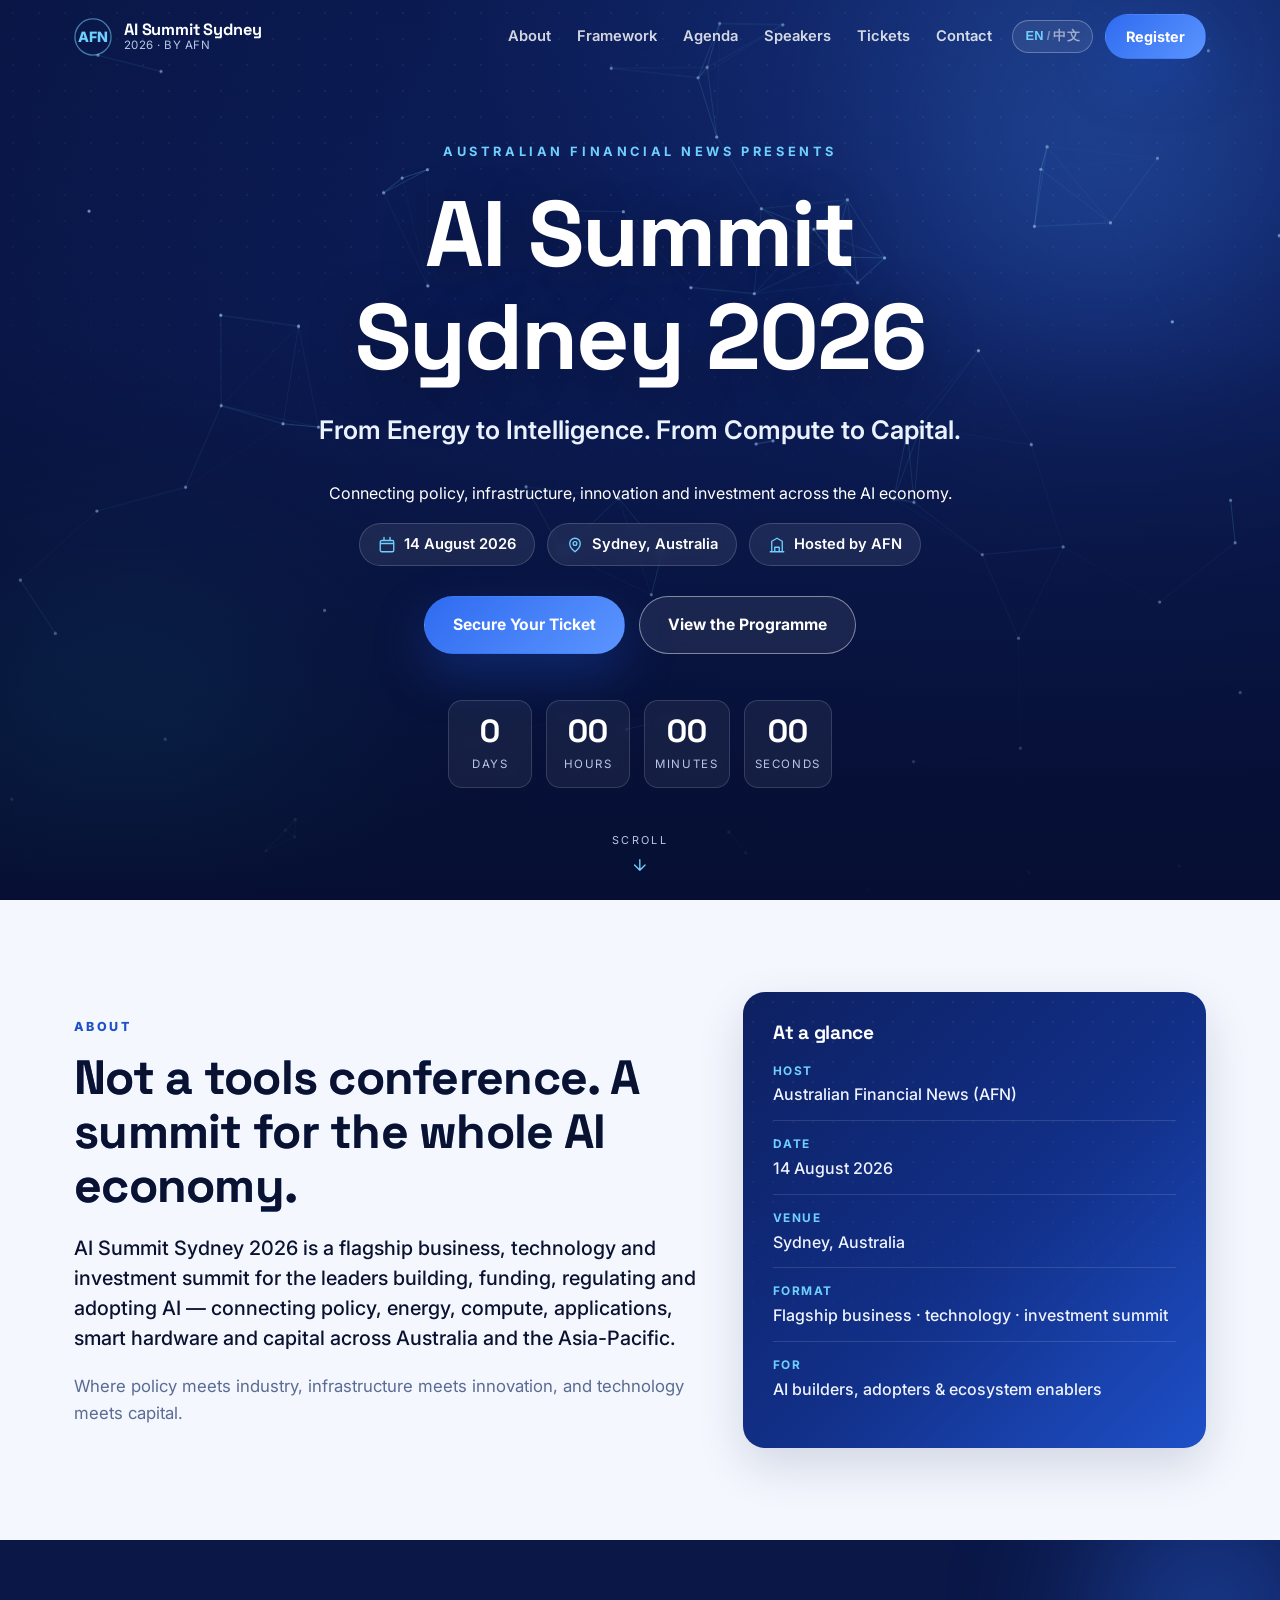
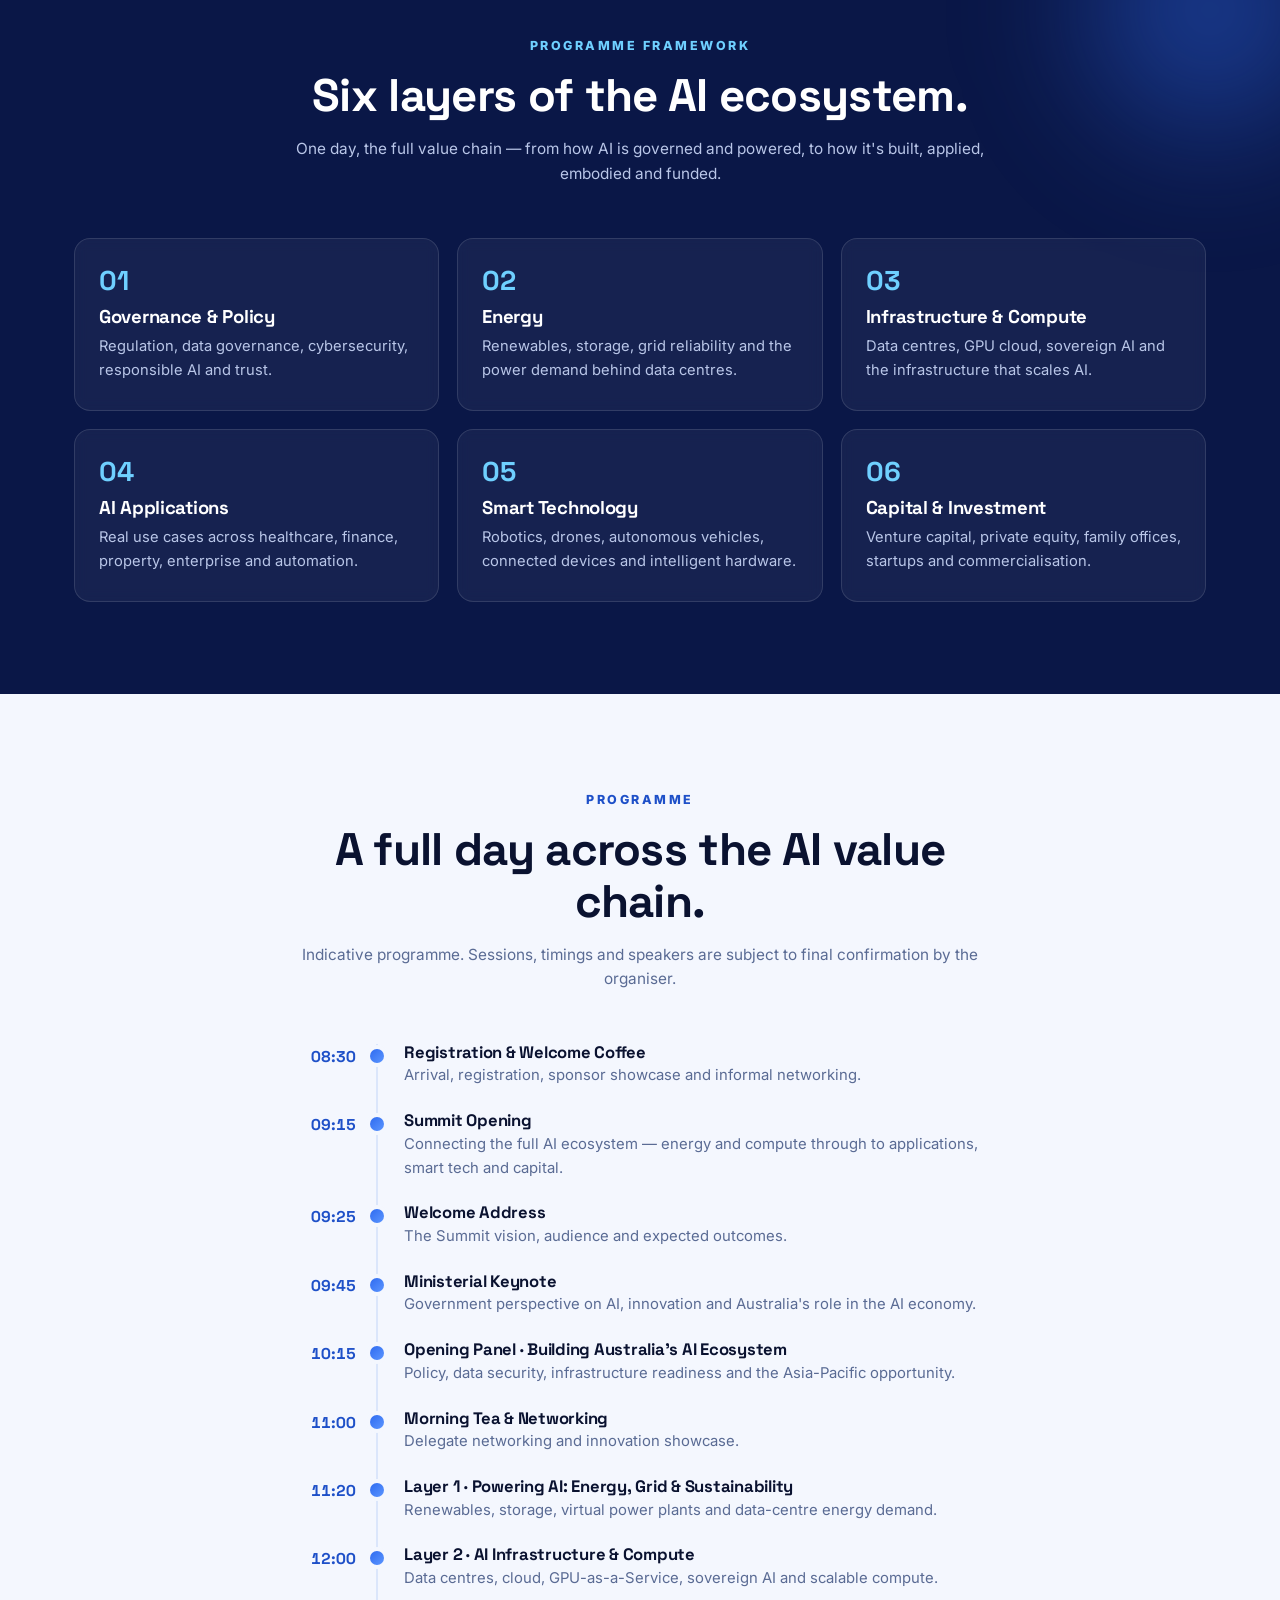
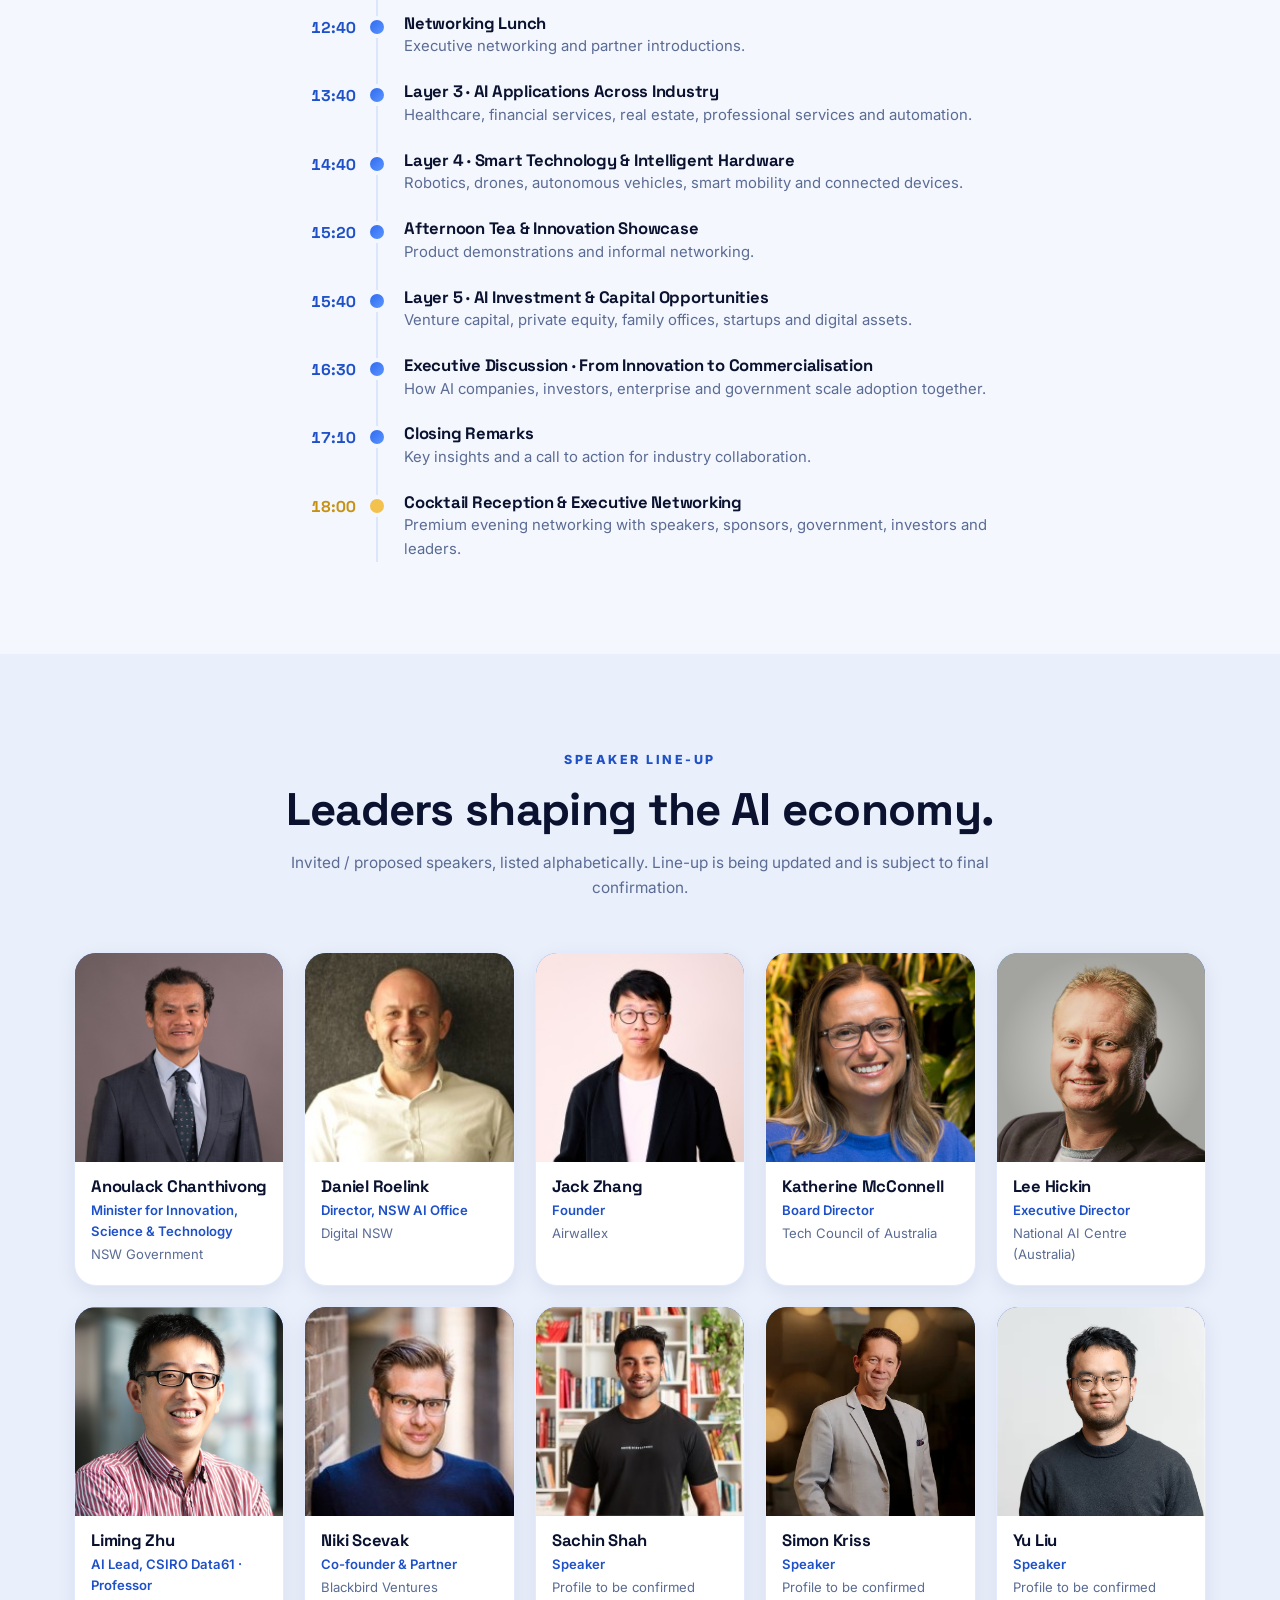
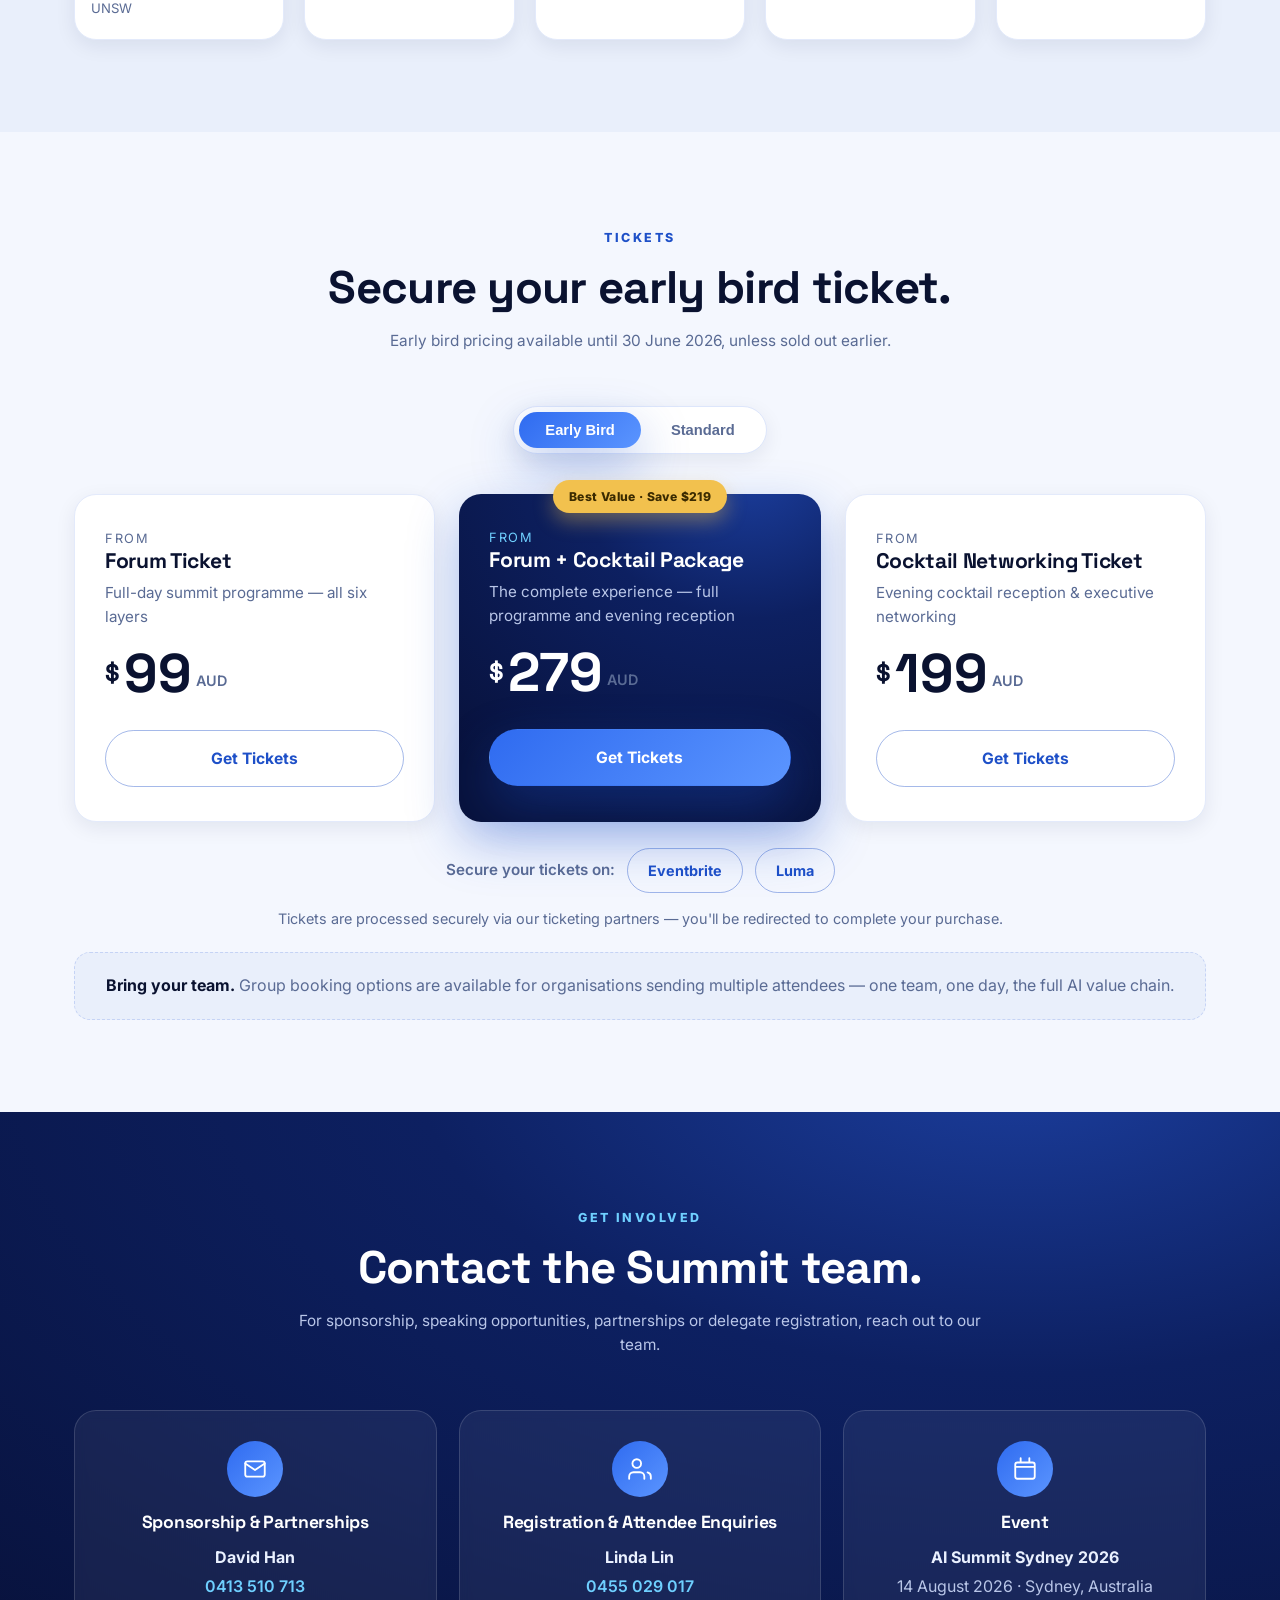
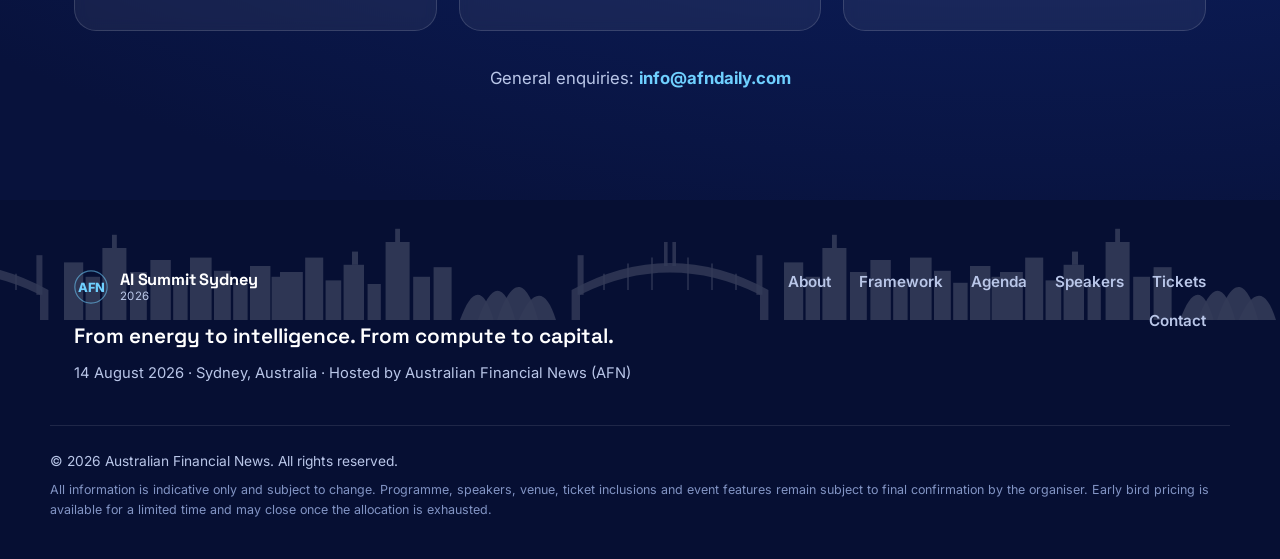
==== commit f4fd1160: "Reposition site to AI Summit Sydney 2026 (new brochure) Align the site to the organiser's Final broc" ====
--- a/site/index.html
+++ b/site/index.html
@@ -3,9 +3,9 @@
 <head>
   <meta charset="UTF-8" />
   <meta name="viewport" content="width=device-width, initial-scale=1.0" />
-  <title>AI Application Summit 2026 Sydney | AI for Business — 14 Aug 2026, ICC Sydney</title>
-  <meta name="description" content="Australia's premier application-led AI business summit. 14 August 2026, ICC Sydney. Practical AI for sales, operations, growth & SMEs — keynotes, solution showcases, networking. Tickets from $99." />
-  <meta name="keywords" content="AI summit, AI summit Sydney, AI summit Australia 2026, AI conference Sydney, AI conference Australia, AI business summit, AI for business, AI for SMEs, generative AI for business, enterprise AI, AI adoption, AI transformation, business AI applications, AI tools for business, AI automation, AI productivity, AI strategy, AI for sales, AI for marketing, AI for operations, AI solutions, AI networking event, AI events Sydney, artificial intelligence conference, machine learning conference, ICC Sydney events, Australian Financial News, 人工智能峰会, AI大会 悉尼, 人工智能商业应用, 悉尼AI峰会, 企业AI" />
+  <title>AI Summit Sydney 2026 | Powering Australia's AI Economy — 14 Aug 2026</title>
+  <meta name="description" content="From energy to intelligence, from compute to capital — Australia's flagship AI economy summit. Policy, infrastructure, applications, smart tech & capital. 14 August 2026, Sydney. Tickets from $99." />
+  <meta name="keywords" content="AI Summit Sydney, AI Summit Sydney 2026, AI summit Australia, AI conference Sydney, AI conference Australia 2026, AI economy, AI infrastructure, AI compute, data centres Australia, GPU cloud, sovereign AI, AI energy, AI policy, AI governance, AI investment, AI capital, venture capital AI, enterprise AI, AI applications, robotics, autonomous vehicles, smart technology, AI for business, AI adoption Australia, artificial intelligence conference, Australian Financial News, 人工智能峰会, 悉尼AI峰会, AI经济, 人工智能基础设施, AI投资, AI大会 悉尼" />
   <meta name="author" content="Australian Financial News (AFN)" />
   <meta name="robots" content="index, follow, max-image-preview:large" />
   <meta name="theme-color" content="#060f33" />
@@ -15,21 +15,21 @@
   <link rel="alternate" hreflang="x-default" href="https://aisummit-weld.vercel.app/" />
 
   <!-- Open Graph -->
-  <meta property="og:title" content="AI Application Summit 2026 Sydney" />
-  <meta property="og:description" content="Australia's premier application-led AI business summit — 14 August 2026, ICC Sydney. Practical AI for business growth. Tickets from $99." />
+  <meta property="og:title" content="AI Summit Sydney 2026 — Powering Australia's AI Economy" />
+  <meta property="og:description" content="From energy to intelligence, from compute to capital. Australia's flagship AI economy summit — 14 August 2026, Sydney. Tickets from $99." />
   <meta property="og:type" content="website" />
   <meta property="og:image" content="https://aisummit-weld.vercel.app/assets/share-card.png" />
   <meta property="og:image:width" content="1200" />
   <meta property="og:image:height" content="630" />
   <meta property="og:url" content="https://aisummit-weld.vercel.app/" />
-  <meta property="og:site_name" content="AI Application Summit 2026 Sydney" />
+  <meta property="og:site_name" content="AI Summit Sydney 2026" />
   <meta property="og:locale" content="en_AU" />
   <meta property="og:locale:alternate" content="zh_CN" />
 
   <!-- Twitter -->
   <meta name="twitter:card" content="summary_large_image" />
-  <meta name="twitter:title" content="AI Application Summit 2026 Sydney" />
-  <meta name="twitter:description" content="Australia's premier application-led AI business summit — 14 Aug 2026, ICC Sydney. Tickets from $99." />
+  <meta name="twitter:title" content="AI Summit Sydney 2026 — Powering Australia's AI Economy" />
+  <meta name="twitter:description" content="From energy to intelligence, from compute to capital. 14 Aug 2026, Sydney. Tickets from $99." />
   <meta name="twitter:image" content="https://aisummit-weld.vercel.app/assets/share-card.png" />
 
   <link rel="preconnect" href="https://fonts.googleapis.com" />
@@ -43,11 +43,11 @@
   {
     "@context": "https://schema.org",
     "@type": "BusinessEvent",
-    "name": "AI Application Summit 2026 Sydney",
-    "alternateName": "2026 悉尼人工智能商业应用峰会",
-    "description": "Australia's premier application-led AI business summit — practical AI for business growth, built for SMEs, business leaders, investors and AI solution providers.",
+    "name": "AI Summit Sydney 2026",
+    "alternateName": "2026 悉尼人工智能峰会",
+    "description": "Australia's flagship AI economy summit — connecting policy, energy, infrastructure, compute, applications, smart technology and capital, for the leaders building, funding, regulating and adopting AI.",
     "startDate": "2026-08-14T09:00:00+10:00",
-    "endDate": "2026-08-14T21:00:00+10:00",
+    "endDate": "2026-08-14T20:30:00+10:00",
     "eventStatus": "https://schema.org/EventScheduled",
     "eventAttendanceMode": "https://schema.org/OfflineEventAttendanceMode",
     "image": "https://aisummit-weld.vercel.app/assets/share-card.png",
@@ -55,13 +55,11 @@
     "url": "https://aisummit-weld.vercel.app/",
     "location": {
       "@type": "Place",
-      "name": "ICC Sydney (International Convention Centre Sydney)",
+      "name": "Sydney, Australia",
       "address": {
         "@type": "PostalAddress",
-        "streetAddress": "14 Darling Drive",
         "addressLocality": "Sydney",
         "addressRegion": "NSW",
-        "postalCode": "2000",
         "addressCountry": "AU"
       }
     },
@@ -78,7 +76,7 @@
       "priceCurrency": "AUD",
       "availability": "https://schema.org/InStock",
       "url": "https://www.eventbrite.com.au/e/2026-tickets-1990168493538",
-      "validFrom": "2026-06-01T00:00:00+10:00"
+      "validThrough": "2026-06-30T23:59:00+10:00"
     }
   }
   </script>
@@ -87,7 +85,7 @@
   <!-- ============ HEADER / NAV ============ -->
   <header class="site-header" id="siteHeader">
     <div class="container nav-inner">
-      <a href="#top" class="brand" aria-label="AI Application Summit Sydney 2026 — home">
+      <a href="#top" class="brand" aria-label="AI Summit Sydney 2026 — home">
         <span class="brand-mark" aria-hidden="true">
           <svg viewBox="0 0 40 40" width="38" height="38">
             <circle cx="20" cy="20" r="19" fill="none" stroke="currentColor" stroke-width="1.4" opacity="0.55"/>
@@ -95,13 +93,14 @@
           </svg>
         </span>
         <span class="brand-text">
-          <strong>AI Application Summit</strong>
-          <em data-i18n="brand.sub">Sydney 2026 · by AFN</em>
+          <strong>AI Summit Sydney</strong>
+          <em data-i18n="brand.sub">2026 · by AFN</em>
         </span>
       </a>
 
       <nav class="main-nav" id="mainNav" aria-label="Primary">
         <a href="#about" data-i18n="nav.about">About</a>
+        <a href="#framework" data-i18n="nav.framework">Framework</a>
         <a href="#agenda" data-i18n="nav.agenda">Agenda</a>
         <a href="#speakers" data-i18n="nav.speakers">Speakers</a>
         <a href="#tickets" data-i18n="nav.tickets">Tickets</a>
@@ -135,8 +134,9 @@
     </div>
     <div class="container hero-inner">
       <p class="hero-eyebrow reveal" data-i18n="hero.eyebrow">Australian Financial News presents</p>
-      <h1 class="hero-title reveal" data-i18n="hero.title">AI Application Summit<br />Sydney 2026</h1>
-      <p class="hero-tagline reveal" data-i18n="hero.tagline">Where AI stops being hype — and starts driving growth.</p>
+      <h1 class="hero-title reveal" data-i18n="hero.title">AI Summit<br />Sydney 2026</h1>
+      <p class="hero-tagline reveal" data-i18n="hero.tagline">From Energy to Intelligence. From Compute to Capital.</p>
+      <p class="hero-sub reveal" data-i18n="hero.sub">Connecting policy, infrastructure, innovation and investment across the AI economy.</p>
 
       <ul class="hero-meta reveal">
         <li>
@@ -145,7 +145,7 @@
         </li>
         <li>
           <svg viewBox="0 0 24 24" class="ico"><path d="M12 21s-7-5.2-7-11a7 7 0 0 1 14 0c0 5.8-7 11-7 11Z"/><circle cx="12" cy="10" r="2.5"/></svg>
-          <span data-i18n="hero.venue">ICC Sydney</span>
+          <span data-i18n="hero.venue">Sydney, Australia</span>
         </li>
         <li>
           <svg viewBox="0 0 24 24" class="ico"><path d="M3 21h18M5 21V7l7-4 7 4v14M9 21v-6h6v6"/></svg>
@@ -155,7 +155,7 @@
 
       <div class="hero-cta reveal">
         <a href="#tickets" data-buy class="btn btn-primary" data-i18n="hero.cta1">Secure Your Ticket</a>
-        <a href="#agenda" class="btn btn-ghost" data-i18n="hero.cta2">View the Agenda</a>
+        <a href="#agenda" class="btn btn-ghost" data-i18n="hero.cta2">View the Programme</a>
       </div>
 
       <!-- Countdown -->
@@ -179,90 +179,69 @@
       <div class="about-grid">
         <div class="about-lead reveal">
           <span class="eyebrow" data-i18n="about.eyebrow">About</span>
-          <h2 class="section-title about-title grad-text" data-i18n="about.title">Not another tech conference. A business day about AI that pays off.</h2>
-          <p class="about-p1" data-i18n="about.p1">One focused day to see what AI actually does for sales, operations, service and growth — meet the people building it, and leave with a direction instead of a buzzword.</p>
-          <p class="about-p2" data-i18n="about.p2">Built for the people who run businesses, not just the people who build models.</p>
+          <h2 class="section-title about-title grad-text" data-i18n="about.title">Not a tools conference. A summit for the whole AI economy.</h2>
+          <p class="about-p1" data-i18n="about.p1">AI Summit Sydney 2026 is a flagship business, technology and investment summit for the leaders building, funding, regulating and adopting AI — connecting policy, energy, compute, applications, smart hardware and capital across Australia and the Asia-Pacific.</p>
+          <p class="about-p2" data-i18n="about.p2">Where policy meets industry, infrastructure meets innovation, and technology meets capital.</p>
         </div>
         <aside class="about-facts reveal">
           <h3 data-i18n="about.facts.title">At a glance</h3>
           <dl>
             <div><dt data-i18n="about.facts.host">Host</dt><dd>Australian Financial News (AFN)</dd></div>
             <div><dt data-i18n="about.facts.date">Date</dt><dd data-i18n="about.facts.date.v">14 August 2026</dd></div>
-            <div><dt data-i18n="about.facts.venue">Venue</dt><dd>ICC Sydney</dd></div>
-            <div><dt data-i18n="about.facts.format">Format</dt><dd data-i18n="about.facts.format.v">One day — insights, solutions &amp; premium networking</dd></div>
-            <div><dt data-i18n="about.facts.audience">For</dt><dd data-i18n="about.facts.audience.v">SMEs, leaders, AI providers, investors &amp; partners</dd></div>
+            <div><dt data-i18n="about.facts.venue">Venue</dt><dd data-i18n="about.facts.venue.v">Sydney, Australia</dd></div>
+            <div><dt data-i18n="about.facts.format">Format</dt><dd data-i18n="about.facts.format.v">Flagship business · technology · investment summit</dd></div>
+            <div><dt data-i18n="about.facts.audience">For</dt><dd data-i18n="about.facts.audience.v">AI builders, adopters &amp; ecosystem enablers</dd></div>
           </dl>
         </aside>
       </div>
     </div>
   </section>
 
-  <!-- ============ CHALLENGES (WHY NOW) ============ -->
-  <section class="section why-now" id="why">
-    <div class="container">
-      <div class="section-head reveal">
-        <span class="eyebrow" data-i18n="why.eyebrow">Why Now</span>
-        <h2 class="section-title" data-i18n="why.title">AI is moving fast. Most businesses are stuck on the same four questions.</h2>
-      </div>
-      <div class="challenge-grid">
-        <article class="challenge-card reveal"><span class="ch-no">01</span><h3 data-i18n="why.c1.t">Where do we start?</h3><p data-i18n="why.c1.d">Which parts of the business should AI touch first.</p></article>
-        <article class="challenge-card reveal"><span class="ch-no">02</span><h3 data-i18n="why.c2.t">Which tools fit us?</h3><p data-i18n="why.c2.d">Cutting through a flood of platforms to what actually matches your business.</p></article>
-        <article class="challenge-card reveal"><span class="ch-no">03</span><h3 data-i18n="why.c3.t">Real value, or hype?</h3><p data-i18n="why.c3.d">Knowing where AI returns real money — and where it just burns it.</p></article>
-        <article class="challenge-card reveal"><span class="ch-no">04</span><h3 data-i18n="why.c4.t">Who do we trust to build it?</h3><p data-i18n="why.c4.d">Finding providers who can deploy safely and deliver results.</p></article>
-      </div>
-      <p class="why-kicker reveal" data-i18n="why.kicker">One focused day — instead of months of scattered research, vendor confusion and missed opportunities.</p>
-    </div>
-  </section>
-
-  <!-- ============ AGENDA ============ -->
+  <!-- ============ FRAMEWORK · SIX LAYERS ============ -->
+  <section class="section framework" id="framework">
+    <div class="container">
+      <div class="section-head reveal">
+        <span class="eyebrow" data-i18n="fw.eyebrow">Programme Framework</span>
+        <h2 class="section-title" data-i18n="fw.title">Six layers of the AI ecosystem.</h2>
+        <p class="section-note" data-i18n="fw.note">One day, the full value chain — from how AI is governed and powered, to how it's built, applied, embodied and funded.</p>
+      </div>
+      <div class="layer-grid">
+        <article class="layer-card reveal"><span class="ly-no">01</span><h3 data-i18n="fw.l1.t">Governance &amp; Policy</h3><p data-i18n="fw.l1.d">Regulation, data governance, cybersecurity, responsible AI and trust.</p></article>
+        <article class="layer-card reveal"><span class="ly-no">02</span><h3 data-i18n="fw.l2.t">Energy</h3><p data-i18n="fw.l2.d">Renewables, storage, grid reliability and the power demand behind data centres.</p></article>
+        <article class="layer-card reveal"><span class="ly-no">03</span><h3 data-i18n="fw.l3.t">Infrastructure &amp; Compute</h3><p data-i18n="fw.l3.d">Data centres, GPU cloud, sovereign AI and the infrastructure that scales AI.</p></article>
+        <article class="layer-card reveal"><span class="ly-no">04</span><h3 data-i18n="fw.l4.t">AI Applications</h3><p data-i18n="fw.l4.d">Real use cases across healthcare, finance, property, enterprise and automation.</p></article>
+        <article class="layer-card reveal"><span class="ly-no">05</span><h3 data-i18n="fw.l5.t">Smart Technology</h3><p data-i18n="fw.l5.d">Robotics, drones, autonomous vehicles, connected devices and intelligent hardware.</p></article>
+        <article class="layer-card reveal"><span class="ly-no">06</span><h3 data-i18n="fw.l6.t">Capital &amp; Investment</h3><p data-i18n="fw.l6.d">Venture capital, private equity, family offices, startups and commercialisation.</p></article>
+      </div>
+    </div>
+  </section>
+
+  <!-- ============ AGENDA (timed) ============ -->
   <section class="section agenda" id="agenda">
     <div class="container">
       <div class="section-head reveal">
         <span class="eyebrow" data-i18n="agenda.eyebrow">Programme</span>
-        <h2 class="section-title" data-i18n="agenda.title">Summit Agenda</h2>
-        <p class="agenda-flow" data-i18n="agenda.flow">Learn in the morning · Explore in the afternoon · Connect in the evening</p>
+        <h2 class="section-title" data-i18n="agenda.title">A full day across the AI value chain.</h2>
         <p class="section-note" data-i18n="agenda.note">Indicative programme. Sessions, timings and speakers are subject to final confirmation by the organiser.</p>
       </div>
-
-      <div class="agenda-blocks">
-        <!-- Morning -->
-        <div class="agenda-block reveal">
-          <div class="agenda-side">
-            <span class="agenda-period" data-i18n="agenda.m.period">Morning</span>
-            <span class="agenda-theme" data-i18n="agenda.m.theme">Insight &amp; Leadership</span>
-          </div>
-          <ul class="agenda-list">
-            <li><h4 data-i18n="agenda.m1.t">Opening Keynote</h4><p data-i18n="agenda.m1.d">The future of AI application in business.</p></li>
-            <li><h4 data-i18n="agenda.m2.t">Executive Panel</h4><p data-i18n="agenda.m2.d">AI reshaping SMEs, operations and workforce productivity.</p></li>
-            <li><h4 data-i18n="agenda.m3.t">Business AI Case Studies</h4><p data-i18n="agenda.m3.d">Real examples of AI improving performance.</p></li>
-            <li><h4 data-i18n="agenda.m4.t">AI Business Solution Showcase</h4><p data-i18n="agenda.m4.d">Practical AI solutions for growth.</p></li>
-            <li><h4 data-i18n="agenda.m5.t">Executive Networking Luncheon</h4><p data-i18n="agenda.m5.d">Focused connections for leaders &amp; VIPs.</p></li>
-          </ul>
-        </div>
-        <!-- Afternoon -->
-        <div class="agenda-block reveal">
-          <div class="agenda-side">
-            <span class="agenda-period" data-i18n="agenda.a.period">Afternoon</span>
-            <span class="agenda-theme" data-i18n="agenda.a.theme">Solution Discovery &amp; Business Engagement</span>
-          </div>
-          <ul class="agenda-list">
-            <li><h4 data-i18n="agenda.a1.t">AI Solution Demonstrations</h4><p data-i18n="agenda.a1.d">Live showcases of AI tools and platforms demonstrating real-world applications.</p></li>
-            <li><h4 data-i18n="agenda.a2.t">Startup &amp; Innovation Showcase</h4><p data-i18n="agenda.a2.d">Emerging AI companies presenting cutting-edge solutions and new technologies.</p></li>
-            <li><h4 data-i18n="agenda.a3.t">Business Matchmaking</h4><p data-i18n="agenda.a3.d">Structured networking connecting SMEs with AI providers, investors and strategic partners.</p></li>
-          </ul>
-        </div>
-        <!-- Evening -->
-        <div class="agenda-block reveal">
-          <div class="agenda-side">
-            <span class="agenda-period" data-i18n="agenda.e.period">Evening</span>
-            <span class="agenda-theme" data-i18n="agenda.e.theme">Cocktail Networking &amp; Robotics Showcase</span>
-          </div>
-          <ul class="agenda-list">
-            <li><h4 data-i18n="agenda.e1.t">Social Networking with Food &amp; Beverages</h4><p data-i18n="agenda.e1.d">Relaxed opportunities to connect with speakers, sponsors, partners and VIP guests in a sophisticated setting.</p></li>
-            <li><h4 data-i18n="agenda.e2.t">Robotics Showcase</h4><p data-i18n="agenda.e2.d">Experience cutting-edge robotics, automation systems and emerging AI technologies in action.</p></li>
-          </ul>
-        </div>
-      </div>
+      <ol class="timeline">
+        <li class="tl-item reveal"><span class="tl-time">08:30</span><div class="tl-body"><h4 data-i18n="ag.r1.t">Registration &amp; Welcome Coffee</h4><p data-i18n="ag.r1.d">Arrival, registration, sponsor showcase and informal networking.</p></div></li>
+        <li class="tl-item reveal"><span class="tl-time">09:15</span><div class="tl-body"><h4 data-i18n="ag.r2.t">Summit Opening</h4><p data-i18n="ag.r2.d">Connecting the full AI ecosystem — energy and compute through to applications, smart tech and capital.</p></div></li>
+        <li class="tl-item reveal"><span class="tl-time">09:25</span><div class="tl-body"><h4 data-i18n="ag.r3.t">Welcome Address</h4><p data-i18n="ag.r3.d">The Summit vision, audience and expected outcomes.</p></div></li>
+        <li class="tl-item reveal"><span class="tl-time">09:45</span><div class="tl-body"><h4 data-i18n="ag.r4.t">Ministerial Keynote</h4><p data-i18n="ag.r4.d">Government perspective on AI, innovation and Australia's role in the AI economy.</p></div></li>
+        <li class="tl-item reveal"><span class="tl-time">10:15</span><div class="tl-body"><h4 data-i18n="ag.r5.t">Opening Panel · Building Australia's AI Ecosystem</h4><p data-i18n="ag.r5.d">Policy, data security, infrastructure readiness and the Asia-Pacific opportunity.</p></div></li>
+        <li class="tl-item reveal"><span class="tl-time">11:00</span><div class="tl-body"><h4 data-i18n="ag.r6.t">Morning Tea &amp; Networking</h4><p data-i18n="ag.r6.d">Delegate networking and innovation showcase.</p></div></li>
+        <li class="tl-item reveal"><span class="tl-time">11:20</span><div class="tl-body"><h4 data-i18n="ag.r7.t">Layer 1 · Powering AI: Energy, Grid &amp; Sustainability</h4><p data-i18n="ag.r7.d">Renewables, storage, virtual power plants and data-centre energy demand.</p></div></li>
+        <li class="tl-item reveal"><span class="tl-time">12:00</span><div class="tl-body"><h4 data-i18n="ag.r8.t">Layer 2 · AI Infrastructure &amp; Compute</h4><p data-i18n="ag.r8.d">Data centres, cloud, GPU-as-a-Service, sovereign AI and scalable compute.</p></div></li>
+        <li class="tl-item reveal"><span class="tl-time">12:40</span><div class="tl-body"><h4 data-i18n="ag.r9.t">Networking Lunch</h4><p data-i18n="ag.r9.d">Executive networking and partner introductions.</p></div></li>
+        <li class="tl-item reveal"><span class="tl-time">13:40</span><div class="tl-body"><h4 data-i18n="ag.r10.t">Layer 3 · AI Applications Across Industry</h4><p data-i18n="ag.r10.d">Healthcare, financial services, real estate, professional services and automation.</p></div></li>
+        <li class="tl-item reveal"><span class="tl-time">14:40</span><div class="tl-body"><h4 data-i18n="ag.r11.t">Layer 4 · Smart Technology &amp; Intelligent Hardware</h4><p data-i18n="ag.r11.d">Robotics, drones, autonomous vehicles, smart mobility and connected devices.</p></div></li>
+        <li class="tl-item reveal"><span class="tl-time">15:20</span><div class="tl-body"><h4 data-i18n="ag.r12.t">Afternoon Tea &amp; Innovation Showcase</h4><p data-i18n="ag.r12.d">Product demonstrations and informal networking.</p></div></li>
+        <li class="tl-item reveal"><span class="tl-time">15:40</span><div class="tl-body"><h4 data-i18n="ag.r13.t">Layer 5 · AI Investment &amp; Capital Opportunities</h4><p data-i18n="ag.r13.d">Venture capital, private equity, family offices, startups and digital assets.</p></div></li>
+        <li class="tl-item reveal"><span class="tl-time">16:30</span><div class="tl-body"><h4 data-i18n="ag.r14.t">Executive Discussion · From Innovation to Commercialisation</h4><p data-i18n="ag.r14.d">How AI companies, investors, enterprise and government scale adoption together.</p></div></li>
+        <li class="tl-item reveal"><span class="tl-time">17:10</span><div class="tl-body"><h4 data-i18n="ag.r15.t">Closing Remarks</h4><p data-i18n="ag.r15.d">Key insights and a call to action for industry collaboration.</p></div></li>
+        <li class="tl-item reveal tl-evening"><span class="tl-time">18:00</span><div class="tl-body"><h4 data-i18n="ag.r16.t">Cocktail Reception &amp; Executive Networking</h4><p data-i18n="ag.r16.d">Premium evening networking with speakers, sponsors, government, investors and leaders.</p></div></li>
+      </ol>
     </div>
   </section>
 
@@ -271,11 +250,11 @@
     <div class="container">
       <div class="section-head reveal">
         <span class="eyebrow" data-i18n="spk.eyebrow">Speaker Line-up</span>
-        <h2 class="section-title" data-i18n="spk.title">Leaders Shaping Australia's AI Future</h2>
+        <h2 class="section-title" data-i18n="spk.title">Leaders shaping the AI economy.</h2>
         <p class="section-note" data-i18n="spk.note">Invited / proposed speakers, listed alphabetically. Line-up is being updated and is subject to final confirmation.</p>
       </div>
       <div class="speaker-grid" id="speakerGrid">
-        <!-- speakers injected by JS for easy maintenance; static fallback below -->
+        <!-- speakers injected by JS from the SPEAKERS array in main.js -->
       </div>
     </div>
   </section>
@@ -285,7 +264,7 @@
     <div class="container">
       <div class="section-head reveal">
         <span class="eyebrow" data-i18n="tix.eyebrow">Tickets</span>
-        <h2 class="section-title" data-i18n="tix.title">Secure Your Early Bird Ticket</h2>
+        <h2 class="section-title" data-i18n="tix.title">Secure your early bird ticket.</h2>
         <p class="section-note" data-i18n="tix.note">Early bird pricing available until 30 June 2026, unless sold out earlier.</p>
       </div>
 
@@ -297,41 +276,40 @@
       <div class="ticket-grid">
         <article class="ticket-card reveal">
           <h3 data-i18n="tix.forum.t">Forum Ticket</h3>
-          <p class="ticket-desc" data-i18n="tix.forum.d">Morning Insights + Afternoon Solution Discovery</p>
+          <p class="ticket-desc" data-i18n="tix.forum.d">Full-day summit programme — all six layers</p>
           <div class="ticket-price"><span class="cur">$</span><span class="amt" data-early="99" data-standard="199">99</span><span class="aud">AUD</span></div>
           <p class="ticket-from" data-i18n="tix.from">from</p>
-          <a href="#contact" data-buy class="btn btn-outline btn-block" data-i18n="tix.cta">Get Tickets</a>
+          <a href="#tickets" data-buy class="btn btn-outline btn-block" data-i18n="tix.cta">Get Tickets</a>
         </article>
 
         <article class="ticket-card featured reveal">
           <span class="ticket-badge" data-i18n="tix.best">Best Value · Save $219</span>
           <h3 data-i18n="tix.pkg.t">Forum + Cocktail Package</h3>
-          <p class="ticket-desc" data-i18n="tix.pkg.d">The complete summit experience — morning, afternoon and evening</p>
+          <p class="ticket-desc" data-i18n="tix.pkg.d">The complete experience — full programme and evening reception</p>
           <div class="ticket-price"><span class="cur">$</span><span class="amt" data-early="279" data-standard="498">279</span><span class="aud">AUD</span></div>
           <p class="ticket-from" data-i18n="tix.from">from</p>
-          <p class="ticket-gift" data-i18n="tix.gift">Includes an AI Smart Gift valued at $199 for eligible paid ticket holders</p>
-          <a href="#contact" data-buy class="btn btn-primary btn-block" data-i18n="tix.cta">Get Tickets</a>
+          <a href="#tickets" data-buy class="btn btn-primary btn-block" data-i18n="tix.cta">Get Tickets</a>
         </article>
 
         <article class="ticket-card reveal">
           <h3 data-i18n="tix.cocktail.t">Cocktail Networking Ticket</h3>
-          <p class="ticket-desc" data-i18n="tix.cocktail.d">Evening Cocktail Networking + Robotics Showcase</p>
+          <p class="ticket-desc" data-i18n="tix.cocktail.d">Evening cocktail reception &amp; executive networking</p>
           <div class="ticket-price"><span class="cur">$</span><span class="amt" data-early="199" data-standard="299">199</span><span class="aud">AUD</span></div>
           <p class="ticket-from" data-i18n="tix.from">from</p>
-          <a href="#contact" data-buy class="btn btn-outline btn-block" data-i18n="tix.cta">Get Tickets</a>
+          <a href="#tickets" data-buy class="btn btn-outline btn-block" data-i18n="tix.cta">Get Tickets</a>
         </article>
       </div>
 
       <div class="ticket-platforms reveal">
         <span class="tp-label" data-i18n="tix.platforms">Secure your tickets on:</span>
         <a href="https://www.eventbrite.com.au/e/2026-tickets-1990168493538" data-buy class="btn btn-outline btn-sm" target="_blank" rel="noopener noreferrer">Eventbrite</a>
-        <a class="btn btn-outline btn-sm is-soon" data-luma aria-disabled="true" data-i18n="tix.luma">Luma · coming soon</a>
+        <a href="https://luma.com/m86e2kod" data-luma class="btn btn-outline btn-sm" target="_blank" rel="noopener noreferrer">Luma</a>
       </div>
       <p class="tix-eventbrite reveal" data-i18n="tix.eventbrite">Tickets are processed securely via our ticketing partners — you'll be redirected to complete your purchase.</p>
 
       <div class="group-note reveal">
         <strong data-i18n="tix.group.t">Bring your team.</strong>
-        <span data-i18n="tix.group.d">Group booking options are available for organisations sending multiple attendees — one team, one day, a clearer direction for AI adoption.</span>
+        <span data-i18n="tix.group.d">Group booking options are available for organisations sending multiple attendees — one team, one day, the full AI value chain.</span>
       </div>
     </div>
   </section>
@@ -341,7 +319,7 @@
     <div class="container">
       <div class="section-head reveal">
         <span class="eyebrow" data-i18n="ct.eyebrow">Get Involved</span>
-        <h2 class="section-title" data-i18n="ct.title">Contact the Summit Team</h2>
+        <h2 class="section-title" data-i18n="ct.title">Contact the Summit team.</h2>
         <p class="section-note" data-i18n="ct.note">For sponsorship, speaking opportunities, partnerships or delegate registration, reach out to our team.</p>
       </div>
       <div class="contact-grid">
@@ -360,8 +338,8 @@
         <div class="contact-card reveal">
           <span class="ct-ico" aria-hidden="true"><svg viewBox="0 0 24 24"><path d="M8 2v4M16 2v4M3 10h18M5 6h14a2 2 0 0 1 2 2v11a2 2 0 0 1-2 2H5a2 2 0 0 1-2-2V8a2 2 0 0 1 2-2Z"/></svg></span>
           <h3 data-i18n="ct.event.t">Event</h3>
-          <p class="ct-name">AI Application Summit 2026 Sydney</p>
-          <p class="ct-line" data-i18n="ct.event.v">14 August 2026 · ICC Sydney</p>
+          <p class="ct-name">AI Summit Sydney 2026</p>
+          <p class="ct-line" data-i18n="ct.event.v">14 August 2026 · Sydney, Australia</p>
         </div>
       </div>
       <p class="contact-email reveal">
@@ -383,13 +361,14 @@
               <text x="20" y="25.5" text-anchor="middle" font-size="15" font-weight="800" fill="currentColor" font-family="Inter, sans-serif">AFN</text>
             </svg>
           </span>
-          <span class="brand-text"><strong>AI Application Summit</strong><em data-i18n="footer.sub">Sydney 2026</em></span>
-        </div>
-        <p class="footer-tag" data-i18n="footer.tag">From AI awareness to business action.</p>
-        <p class="footer-meta" data-i18n="footer.meta">14 August 2026 · ICC Sydney · Hosted by Australian Financial News (AFN)</p>
+          <span class="brand-text"><strong>AI Summit Sydney</strong><em data-i18n="footer.sub">2026</em></span>
+        </div>
+        <p class="footer-tag" data-i18n="footer.tag">From energy to intelligence. From compute to capital.</p>
+        <p class="footer-meta" data-i18n="footer.meta">14 August 2026 · Sydney, Australia · Hosted by Australian Financial News (AFN)</p>
       </div>
       <nav class="footer-links" aria-label="Footer">
         <a href="#about" data-i18n="nav.about">About</a>
+        <a href="#framework" data-i18n="nav.framework">Framework</a>
         <a href="#agenda" data-i18n="nav.agenda">Agenda</a>
         <a href="#speakers" data-i18n="nav.speakers">Speakers</a>
         <a href="#tickets" data-i18n="nav.tickets">Tickets</a>
@@ -398,7 +377,7 @@
     </div>
     <div class="container footer-bottom">
       <p data-i18n="footer.copy">© 2026 Australian Financial News. All rights reserved.</p>
-      <p class="disclaimer" data-i18n="footer.disclaimer">All information is indicative only and subject to change. Programme, speakers, ticket inclusions, AI Smart Gift availability and event features remain subject to final confirmation by the organiser. Early bird pricing is available for a limited time and may close once the allocation is exhausted.</p>
+      <p class="disclaimer" data-i18n="footer.disclaimer">All information is indicative only and subject to change. Programme, speakers, venue, ticket inclusions and event features remain subject to final confirmation by the organiser. Early bird pricing is available for a limited time and may close once the allocation is exhausted.</p>
     </div>
   </footer>
 
--- a/site/css/styles.css
+++ b/site/css/styles.css
@@ -1,5 +1,5 @@
 /* =====================================================================
-   AI Application Summit Sydney 2026 — Australian Financial News (AFN)
+   AI Summit Sydney 2026 — Australian Financial News (AFN)
    Brand: royal/navy blue gradients, white type, bright-blue accent.
    ===================================================================== */
 
@@ -199,44 +199,44 @@
 .about-facts > dl > div { padding-bottom: 12px; border-bottom: 1px solid rgba(255,255,255,.12); }
 .about-facts > dl > div:last-child { border-bottom: 0; padding-bottom: 0; }
 
-/* ---------- Why now / challenges ---------- */
-.why-now { background: var(--navy-800); color: #fff; position: relative; overflow: hidden; }
-.why-now::after { content: ""; position: absolute; right: -120px; top: -120px; width: 380px; height: 380px; border-radius: 50%; background: radial-gradient(circle, rgba(47,107,240,.5), transparent 70%); filter: blur(50px); }
-.why-now .container { position: relative; z-index: 1; }
-.why-now .eyebrow { color: var(--cyan-300); }
-.why-now .section-title { color: #fff; }
-.challenge-grid { display: grid; grid-template-columns: repeat(4, 1fr); gap: 18px; }
-.challenge-card { background: rgba(255,255,255,.05); border: 1px solid rgba(255,255,255,.12); border-radius: var(--radius); padding: 28px 24px; backdrop-filter: blur(6px); transition: transform .3s ease, background .3s ease, border-color .3s ease; }
-.challenge-card:hover { transform: translateY(-6px); background: rgba(255,255,255,.09); border-color: rgba(111,208,255,.5); }
-.ch-no { display: block; font-family: var(--ff-display); font-size: 2.2rem; font-weight: 700; color: var(--cyan-300); line-height: 1; margin-bottom: 12px; }
-.challenge-card h3 { font-size: 1.14rem; color: #fff; margin-bottom: 8px; }
-.challenge-card p { color: var(--muted-light); margin: 0; font-size: .92rem; }
-.why-kicker { margin: 34px auto 0; max-width: 760px; text-align: center; font-weight: 600; color: var(--gold-soft); font-size: 1.1rem; }
-
-/* ---------- Agenda ---------- */
-.agenda-flow { margin-top: 14px; font-family: var(--ff-display); font-weight: 600; color: var(--blue-500); letter-spacing: .01em; font-size: clamp(1rem, 1.6vw, 1.15rem); }
-.agenda-blocks { display: grid; gap: 22px; }
-.agenda-block { display: grid; grid-template-columns: 280px 1fr; gap: 30px; background: #fff; border: 1px solid #e3eafb; border-radius: var(--radius-lg); padding: 32px; box-shadow: var(--shadow-sm); }
-.agenda-side { border-right: 2px dashed #d6e0fa; padding-right: 24px; }
-.agenda-period { display: inline-block; font-family: var(--ff-display); font-size: 1.5rem; font-weight: 700; color: var(--blue-500); }
-.agenda-theme { display: block; margin-top: 8px; color: var(--muted); font-weight: 600; font-size: .96rem; }
-.agenda-list { display: grid; gap: 16px; }
-.agenda-list li { padding-left: 22px; position: relative; }
-.agenda-list li::before { content: ""; position: absolute; left: 0; top: 7px; width: 10px; height: 10px; border-radius: 50%; background: var(--grad-accent); box-shadow: 0 0 0 4px rgba(47,107,240,.14); }
-.agenda-list h4 { font-size: 1.05rem; color: var(--ink); margin-bottom: 2px; }
-.agenda-list p { color: var(--muted); margin: 0; font-size: .95rem; }
+/* ---------- Framework · six layers ---------- */
+.framework { background: var(--navy-800); color: #fff; position: relative; overflow: hidden; }
+.framework::after { content: ""; position: absolute; right: -120px; top: -120px; width: 380px; height: 380px; border-radius: 50%; background: radial-gradient(circle, rgba(47,107,240,.5), transparent 70%); filter: blur(50px); }
+.framework .container { position: relative; z-index: 1; }
+.framework .eyebrow { color: var(--cyan-300); }
+.framework .section-title { color: #fff; }
+.framework .section-note { color: var(--muted-light); }
+.layer-grid { display: grid; grid-template-columns: repeat(3, 1fr); gap: 18px; }
+.layer-card { background: rgba(255,255,255,.05); border: 1px solid rgba(255,255,255,.12); border-radius: var(--radius); padding: 28px 24px; backdrop-filter: blur(6px); transition: transform .3s ease, background .3s ease, border-color .3s ease; }
+.layer-card:hover { transform: translateY(-6px); background: rgba(255,255,255,.09); border-color: rgba(111,208,255,.5); }
+.ly-no { display: block; font-family: var(--ff-display); font-size: 1.7rem; font-weight: 700; color: var(--cyan-300); line-height: 1; margin-bottom: 12px; }
+.layer-card h3 { font-size: 1.16rem; color: #fff; margin-bottom: 8px; }
+.layer-card p { color: var(--muted-light); margin: 0; font-size: .92rem; }
+
+/* ---------- Agenda · timeline ---------- */
+.timeline { max-width: 760px; margin: 0 auto; }
+.tl-item { display: grid; grid-template-columns: 56px 1fr; gap: 20px; }
+.tl-time { font-family: var(--ff-display); font-weight: 700; color: var(--blue-500); font-size: .98rem; text-align: right; padding-top: 1px; font-variant-numeric: tabular-nums; }
+.tl-body { border-left: 2px solid #dbe6fb; padding: 0 0 24px 26px; position: relative; }
+.tl-item:last-child .tl-body { padding-bottom: 0; }
+.tl-body::before { content: ""; position: absolute; left: -8px; top: 5px; width: 14px; height: 14px; border-radius: 50%; background: var(--grad-accent); box-shadow: 0 0 0 4px var(--paper); }
+.tl-body h4 { font-size: 1.04rem; color: var(--ink); margin-bottom: 2px; }
+.tl-body p { color: var(--muted); margin: 0; font-size: .93rem; }
+.tl-evening .tl-body::before { background: var(--gold); }
+.tl-evening .tl-time { color: #c79212; }
 
 /* ---------- Speakers ---------- */
 .speakers { background: var(--paper-2); }
-.speaker-grid { display: grid; grid-template-columns: repeat(4, 1fr); gap: 22px; }
+.speaker-grid { display: grid; grid-template-columns: repeat(5, 1fr); gap: 20px; }
 .speaker-card { background: #fff; border-radius: var(--radius-lg); overflow: hidden; box-shadow: var(--shadow-sm); border: 1px solid #e3eafb; transition: transform .3s ease, box-shadow .3s ease; }
 .speaker-card:hover { transform: translateY(-6px); box-shadow: var(--shadow-md); }
-.speaker-photo { aspect-ratio: 1 / 1; display: grid; place-items: center; position: relative; color: #fff; font-family: var(--ff-display); font-weight: 700; font-size: 2.6rem; letter-spacing: .02em; }
-.speaker-photo::after { content: ""; position: absolute; inset: 0; background-image: radial-gradient(rgba(255,255,255,.14) 1px, transparent 1px); background-size: 18px 18px; opacity: .6; }
-.speaker-info { padding: 18px 18px 22px; }
-.speaker-info h3 { font-size: 1.1rem; color: var(--ink); margin-bottom: 4px; }
-.speaker-info .role { color: var(--blue-500); font-weight: 600; font-size: .86rem; margin: 0 0 2px; }
-.speaker-info .org { color: var(--muted); font-size: .86rem; margin: 0; }
+.speaker-photo { aspect-ratio: 1 / 1; position: relative; overflow: hidden; color: #fff; font-family: var(--ff-display); font-weight: 700; font-size: 2.4rem; letter-spacing: .02em; }
+.speaker-photo .spk-initials { position: absolute; inset: 0; display: grid; place-items: center; }
+.speaker-photo img { position: absolute; inset: 0; width: 100%; height: 100%; object-fit: cover; object-position: center top; }
+.speaker-info { padding: 16px 16px 20px; }
+.speaker-info h3 { font-size: 1.04rem; color: var(--ink); margin-bottom: 4px; }
+.speaker-info .role { color: var(--blue-500); font-weight: 600; font-size: .82rem; margin: 0 0 2px; }
+.speaker-info .org { color: var(--muted); font-size: .82rem; margin: 0; }
 
 /* ---------- Tickets ---------- */
 .tickets { background: var(--paper); }
@@ -317,7 +317,7 @@
 /* ---------- Responsive ---------- */
 @media (max-width: 1024px) {
   .speaker-grid { grid-template-columns: repeat(3, 1fr); }
-  .challenge-grid { grid-template-columns: repeat(2, 1fr); }
+  .layer-grid { grid-template-columns: repeat(2, 1fr); }
 }
 
 @media (max-width: 860px) {
@@ -328,9 +328,7 @@
   .about-grid { grid-template-columns: 1fr; gap: 30px; }
   .about-title { text-align: left; }
   .contact-grid { grid-template-columns: 1fr; }
-  .agenda-block { grid-template-columns: 1fr; gap: 20px; }
-  .agenda-side { border-right: 0; border-bottom: 2px dashed #d6e0fa; padding-right: 0; padding-bottom: 16px; }
-  .speaker-grid { grid-template-columns: repeat(2, 1fr); }
+  .speaker-grid { grid-template-columns: repeat(3, 1fr); }
   .ticket-grid { grid-template-columns: 1fr; }
   .ticket-card.featured { transform: none; order: -1; }
   .ticket-card.featured:hover { transform: translateY(-6px); }
@@ -346,8 +344,11 @@
   .cd-unit { min-width: 66px; padding: 12px 6px; }
   .cd-num { font-size: 1.6rem; }
   .countdown { gap: 8px; }
-  .speaker-grid { grid-template-columns: 1fr; }
-  .challenge-grid { grid-template-columns: 1fr; }
+  .speaker-grid { grid-template-columns: repeat(2, 1fr); }
+  .layer-grid { grid-template-columns: 1fr; }
   .ticket-card { padding: 26px 22px; }
+  .tl-item { grid-template-columns: 48px 1fr; gap: 14px; }
+  .tl-time { font-size: .9rem; }
+  .tl-body { padding-left: 20px; }
   .nav-actions .btn-sm { display: none; }
 }
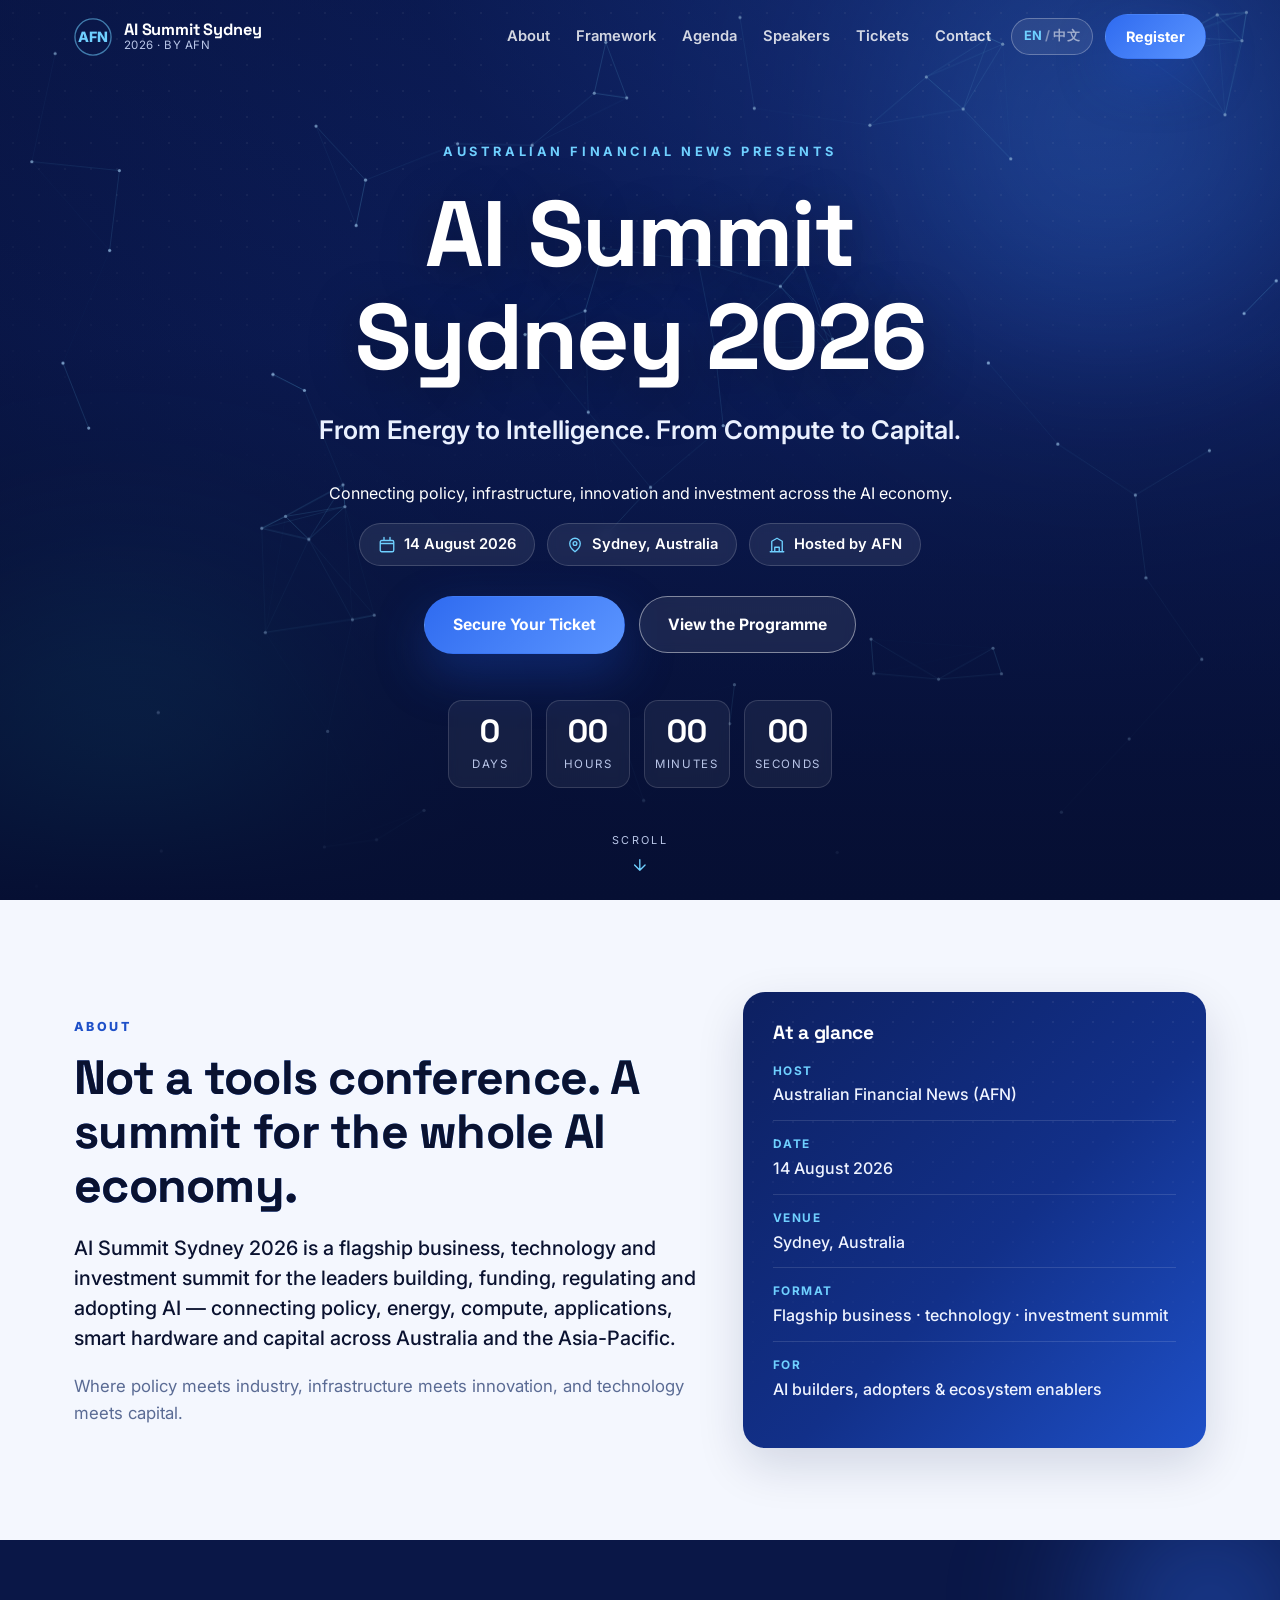
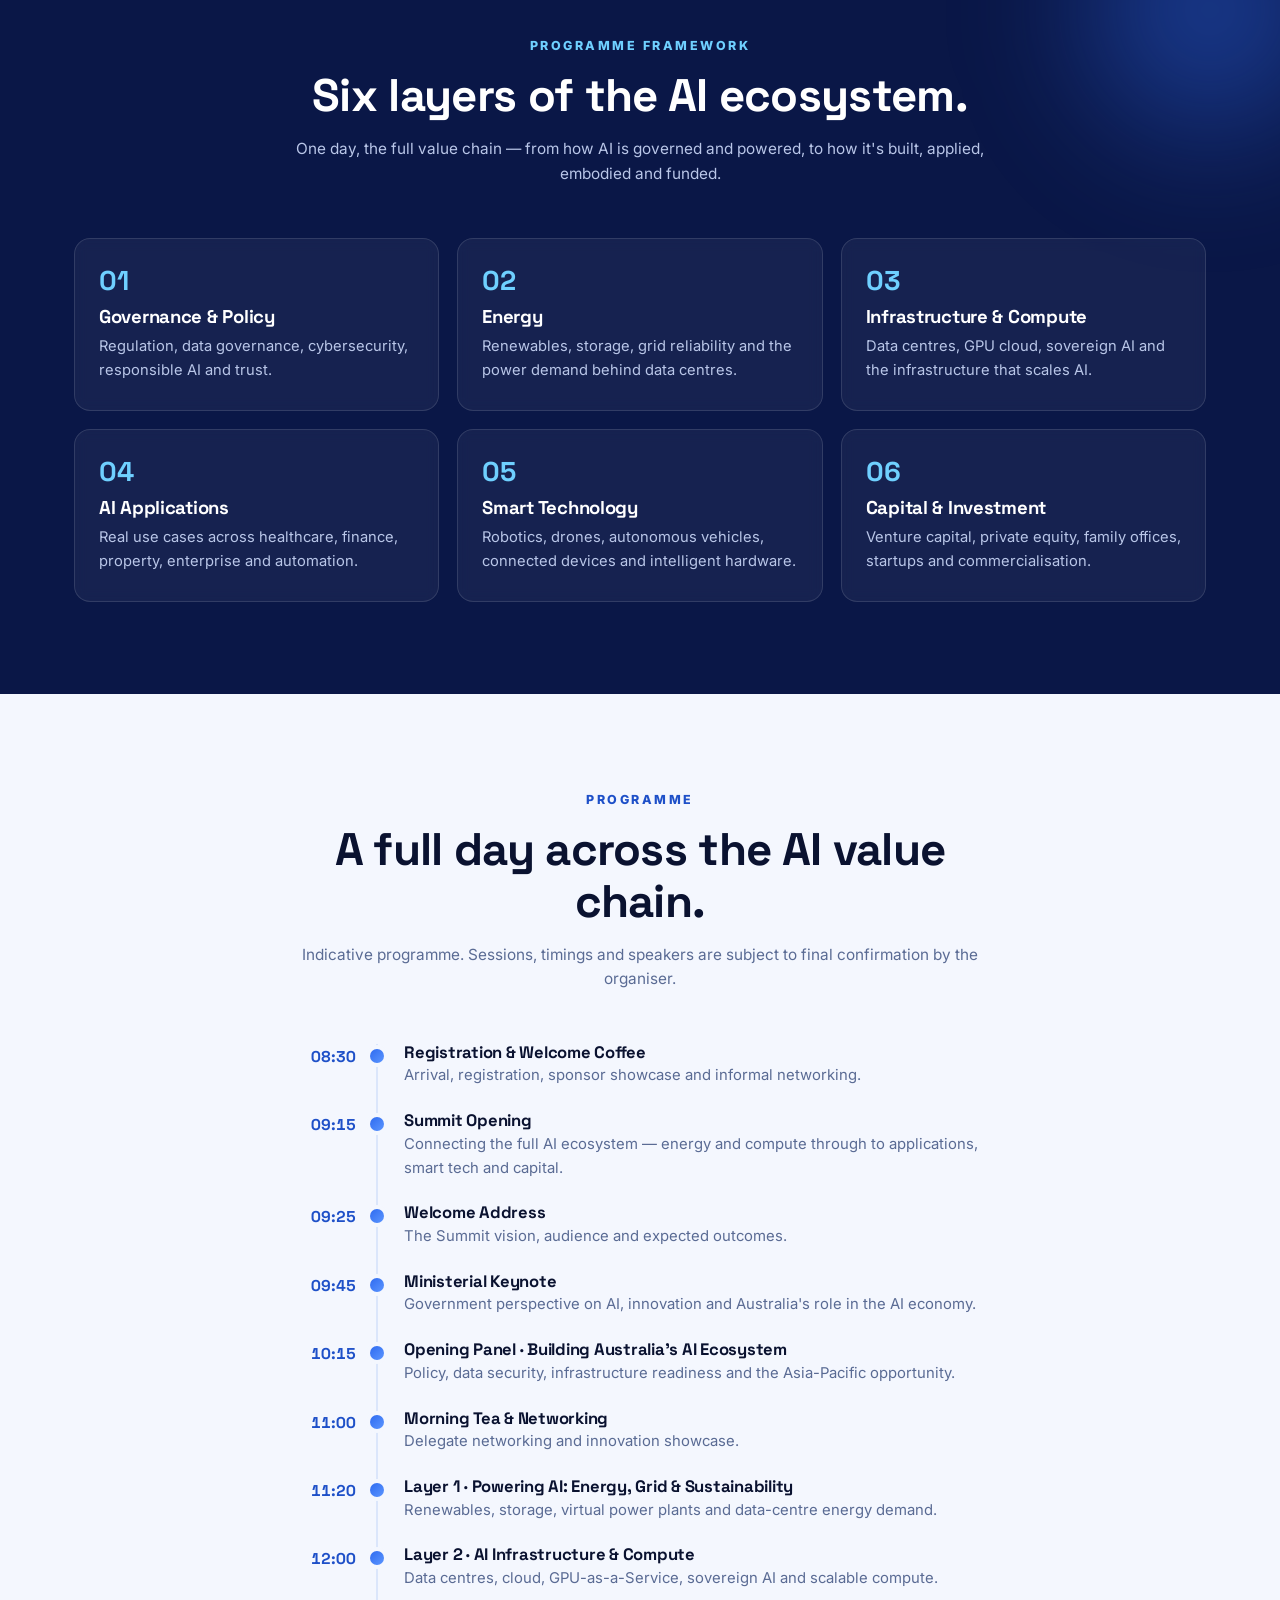
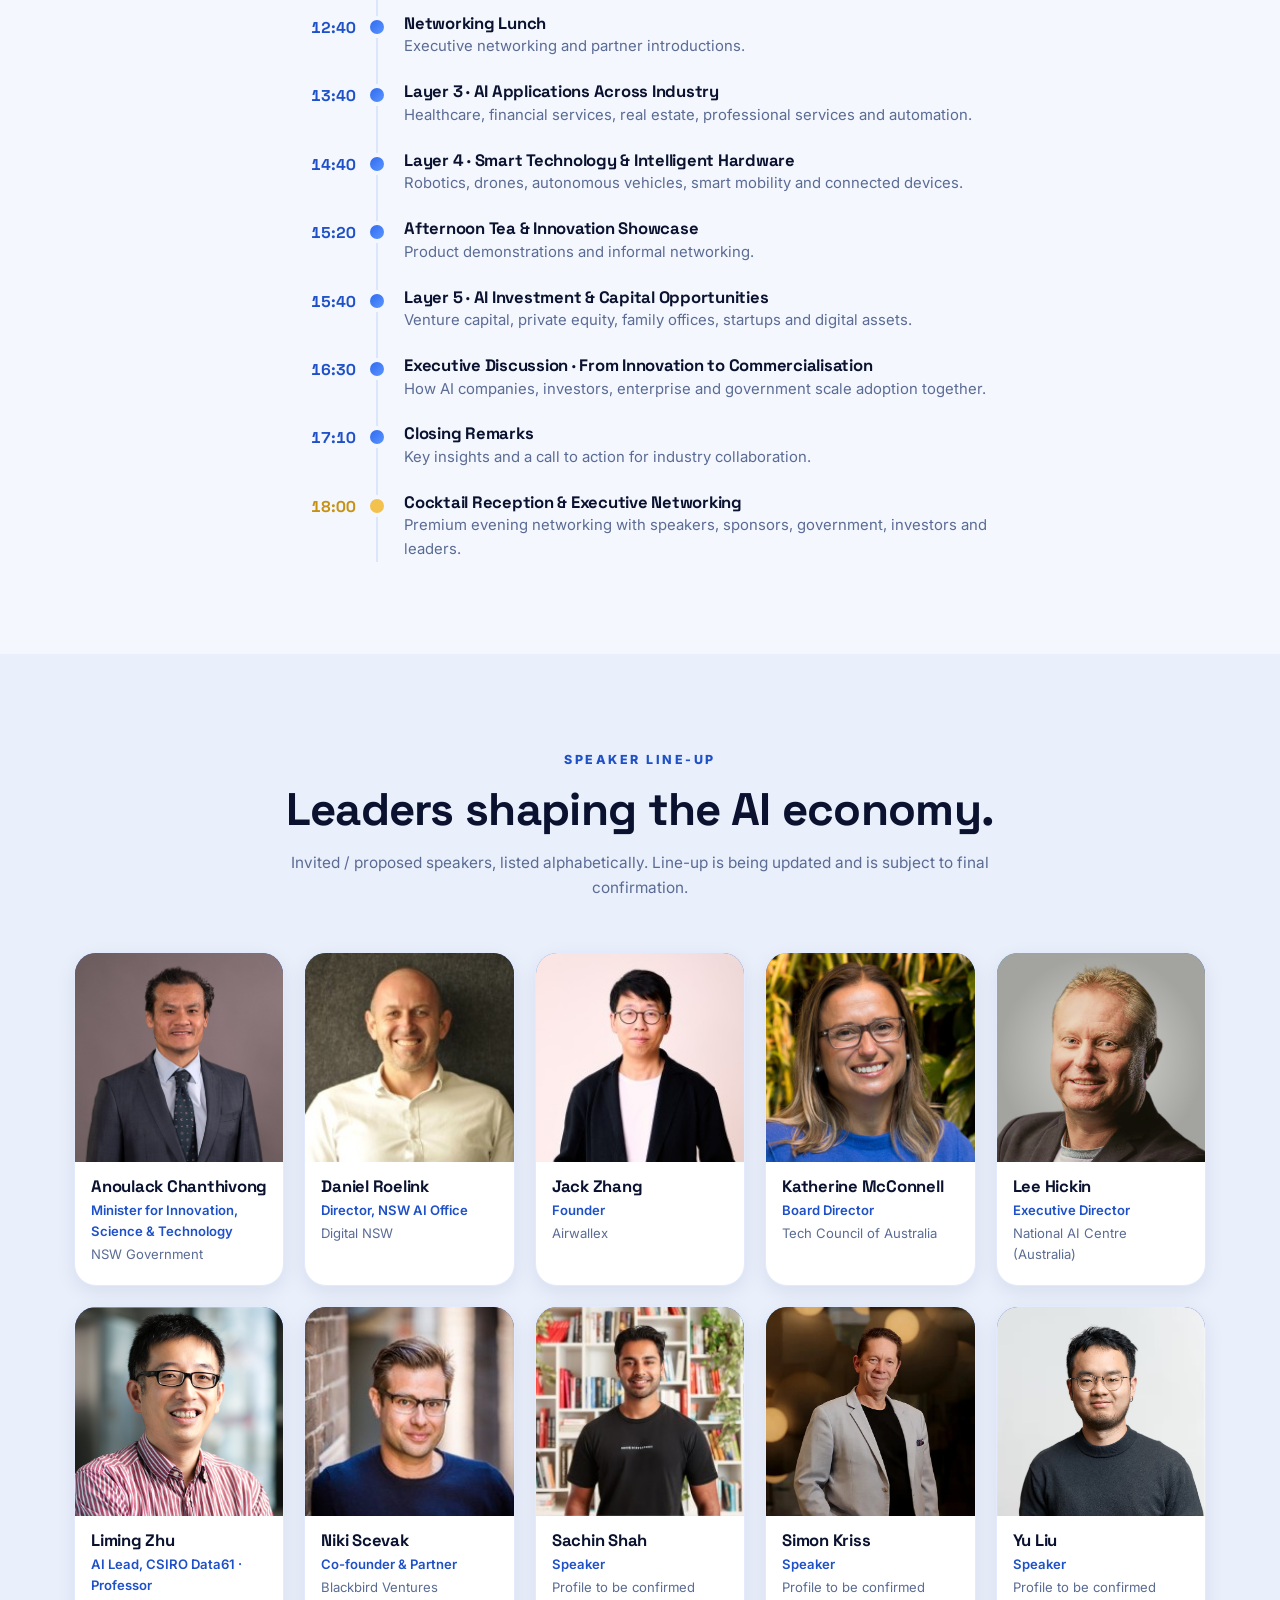
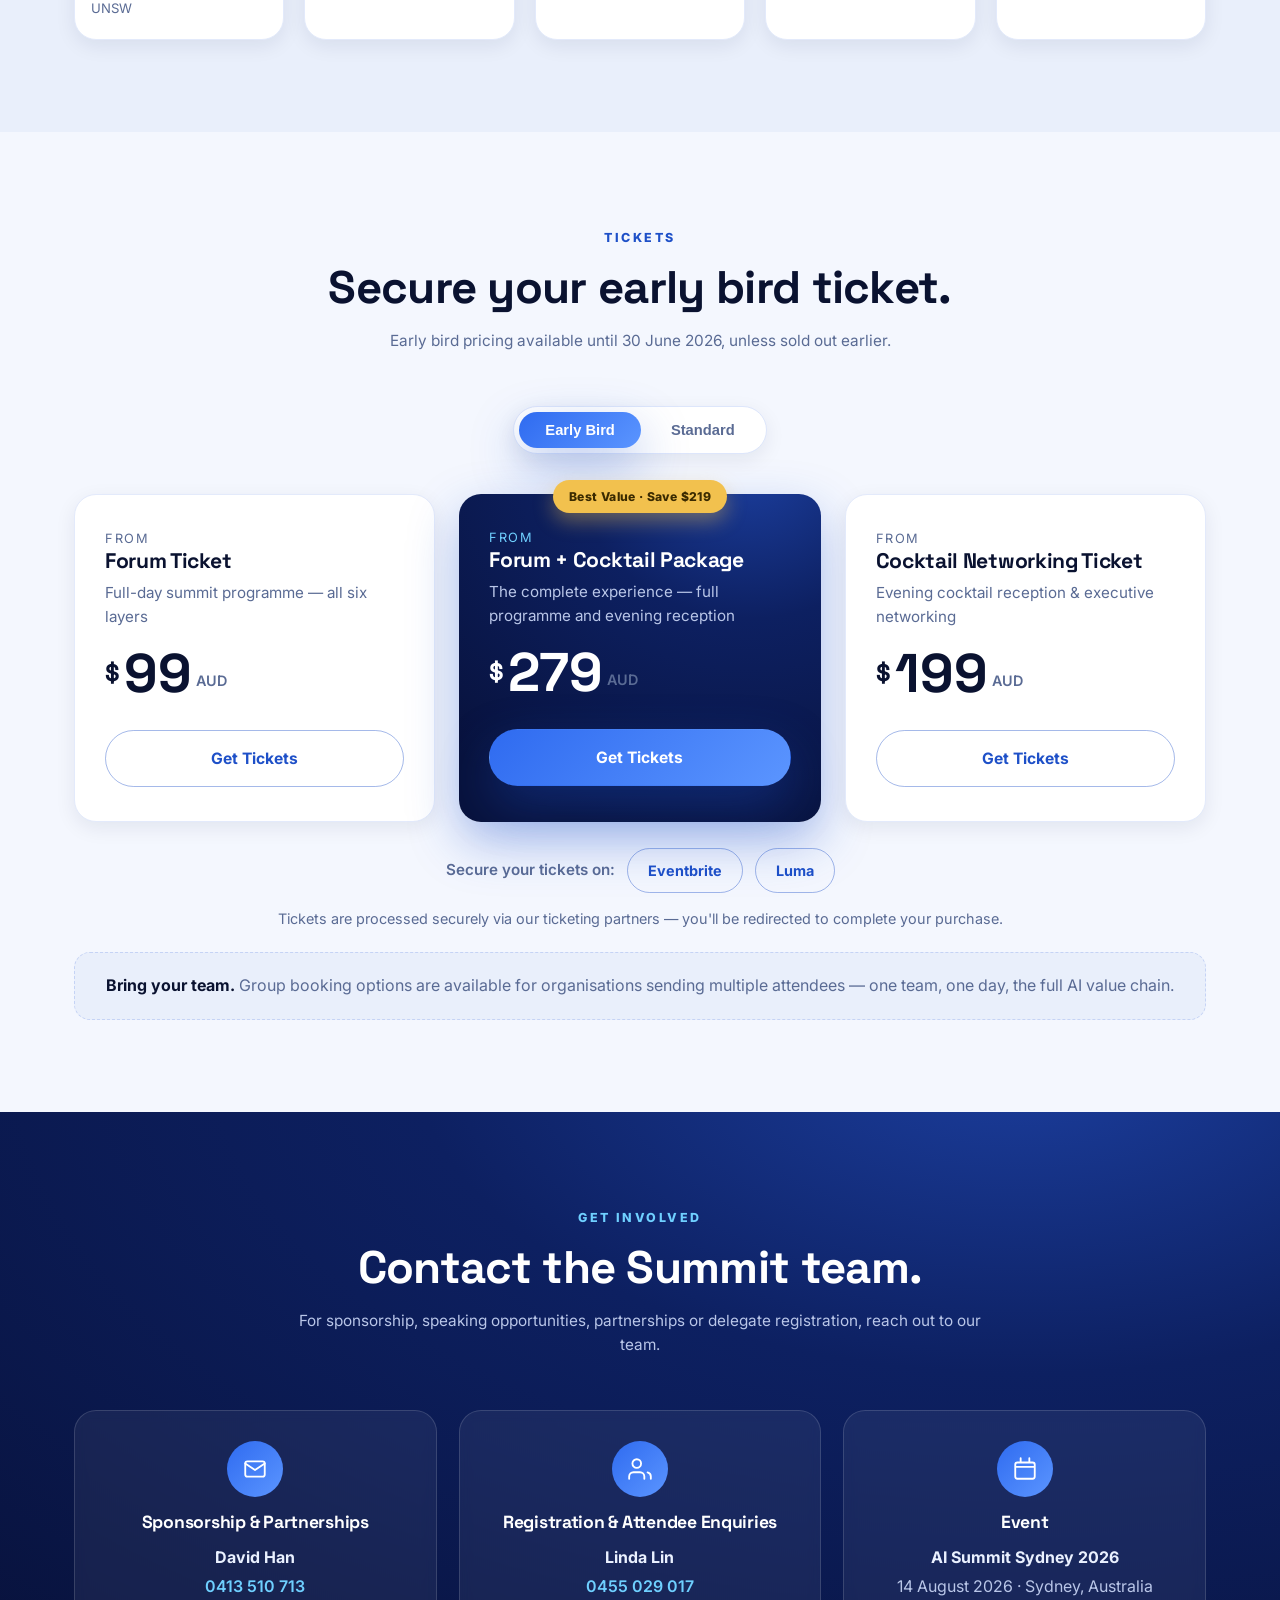
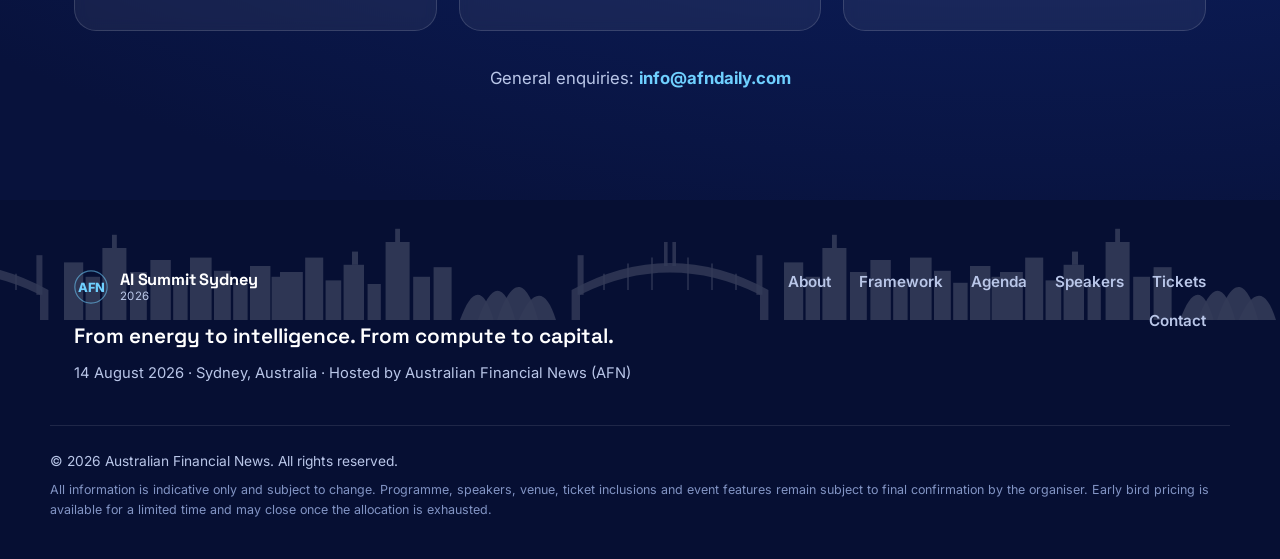
==== commit 898a3195: "Add crawlable Chinese page (/zh.html) for real bilingual SEO Replace client-side text-swapping (invi" ====
--- a/site/index.html
+++ b/site/index.html
@@ -11,7 +11,7 @@
   <meta name="theme-color" content="#060f33" />
   <link rel="canonical" href="https://aisummit-weld.vercel.app/" />
   <link rel="alternate" hreflang="en" href="https://aisummit-weld.vercel.app/" />
-  <link rel="alternate" hreflang="zh-Hans" href="https://aisummit-weld.vercel.app/" />
+  <link rel="alternate" hreflang="zh-Hans" href="https://aisummit-weld.vercel.app/zh.html" />
   <link rel="alternate" hreflang="x-default" href="https://aisummit-weld.vercel.app/" />
 
   <!-- Open Graph -->
@@ -108,9 +108,9 @@
       </nav>
 
       <div class="nav-actions">
-        <button class="lang-toggle" id="langToggle" type="button" aria-label="Switch language">
+        <a class="lang-toggle is-en" id="langToggle" href="zh.html" hreflang="zh-Hans" aria-label="切换到中文 / Switch to Chinese">
           <span class="lang-en">EN</span><span class="lang-sep">/</span><span class="lang-zh">中文</span>
-        </button>
+        </a>
         <a href="#tickets" data-buy class="btn btn-primary btn-sm" data-i18n="nav.register">Register</a>
         <button class="nav-burger" id="navBurger" type="button" aria-label="Toggle menu" aria-expanded="false">
           <span></span><span></span><span></span>
